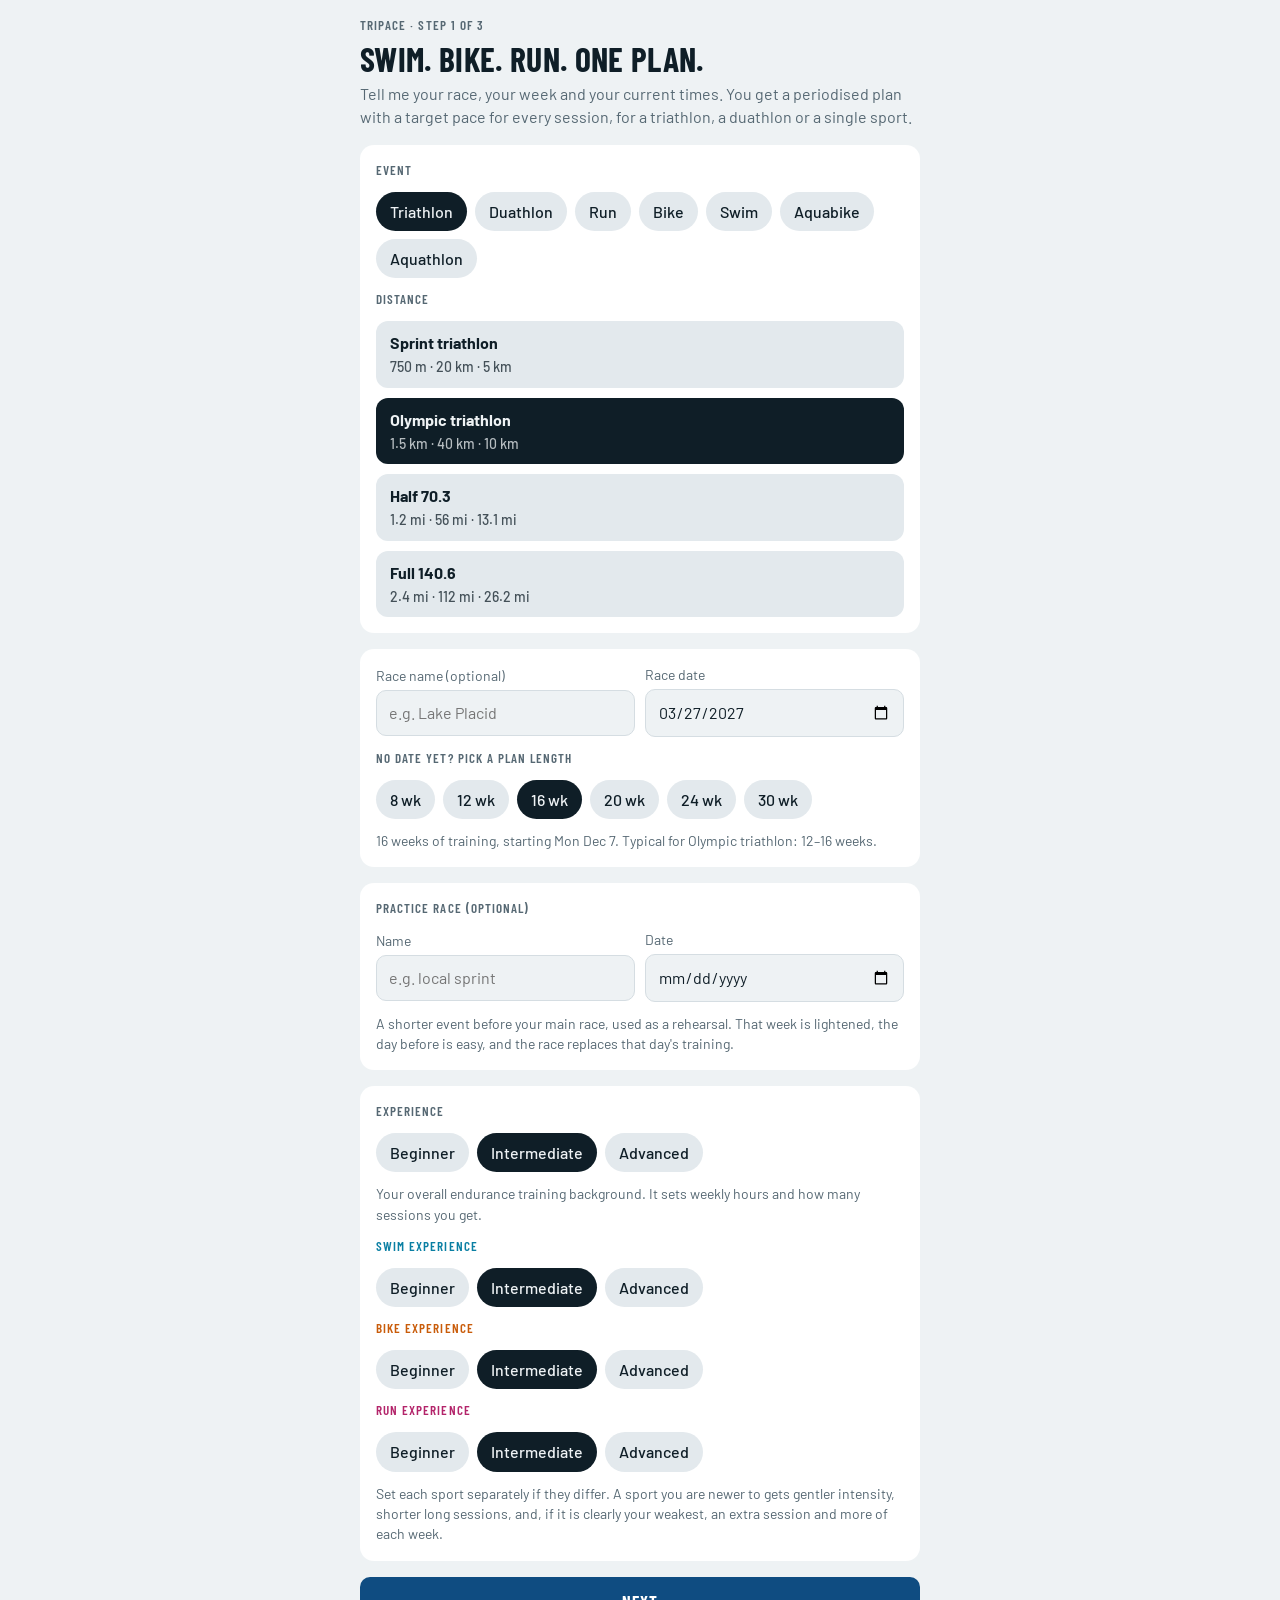
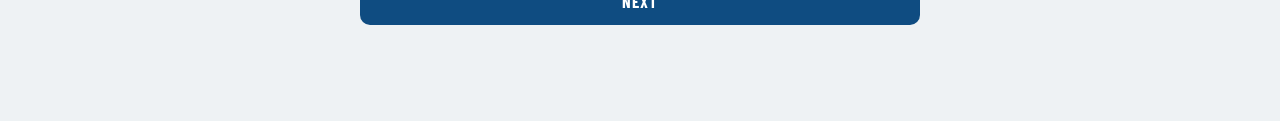
==== index.html @ f2000f36 "Publish 202611152118" ====
<!doctype html><html><head><meta charset="utf-8"><meta name="viewport" content="width=device-width,initial-scale=1,viewport-fit=cover"><style>body{margin:0}img{max-width:100%}[hidden]{display:none!important}</style></head><body><title>Tripace</title>
<meta name="claude:viewport-fit-sides" content="cover">
<link rel="stylesheet" href="https://fonts.googleapis.com/css2?family=Barlow:wght@400;500;600&family=Barlow+Condensed:wght@500;600;700&display=swap">
<style>
/* Layout: single phone-width column, day-first; race-bib numerals in condensed type; one colour per discipline carries all meaning. */
:root{
  --bg:#EEF2F4;--surface:#FFFFFF;--ink:#0F1E27;--muted:#566873;--line:#D5DDE2;--chip:#E3E9ED;
  --accent:#0F4C81;--on-accent:#FFFFFF;
  --swim:#0A7FA3;--bike:#C95C0A;--run:#B3246A;--str:#5A50C4;--ok:#1B8553;--warn:#9C6410;
  --display:"Barlow Condensed","Arial Narrow",Arial,sans-serif;--body:"Barlow",system-ui,"Segoe UI",Roboto,sans-serif;
}
@media (prefers-color-scheme: dark){:root:not([data-theme="light"]){
  --bg:#0C1317;--surface:#151F26;--ink:#E9EFF2;--muted:#93A3AD;--line:#27353E;--chip:#1E2B33;
  --accent:#6DB3F2;--on-accent:#06131C;
  --swim:#3DB9DC;--bike:#F2913F;--run:#EC5F9F;--str:#9C94F5;--ok:#4CC38A;--warn:#E0A84A;color-scheme:dark}}
:root[data-theme="dark"]{
  --bg:#0C1317;--surface:#151F26;--ink:#E9EFF2;--muted:#93A3AD;--line:#27353E;--chip:#1E2B33;
  --accent:#6DB3F2;--on-accent:#06131C;
  --swim:#3DB9DC;--bike:#F2913F;--run:#EC5F9F;--str:#9C94F5;--ok:#4CC38A;--warn:#E0A84A;color-scheme:dark}
*{box-sizing:border-box}
body{background:var(--bg);color:var(--ink);font-family:var(--body);font-size:16px;line-height:1.45;
  padding-left:max(16px,env(safe-area-inset-left,0px));padding-right:max(16px,env(safe-area-inset-right,0px));padding-block:16px 96px}
#app{max-width:560px;margin:0 auto;display:flex;flex-direction:column;gap:16px}
h1,h2,h3{font-family:var(--display);font-weight:700;margin:0;text-wrap:balance;line-height:1.05;letter-spacing:.01em}
h1{font-size:2.1rem;text-transform:uppercase}h2{font-size:1.45rem;text-transform:uppercase}h3{font-size:1.2rem}
p{margin:0}
.muted{color:var(--muted)}.small{font-size:.875rem}
.label{font-family:var(--display);font-weight:600;text-transform:uppercase;letter-spacing:.08em;font-size:.82rem;color:var(--muted)}
.num{font-family:var(--display);font-weight:700;font-variant-numeric:tabular-nums}
.panel{background:var(--surface);border-radius:14px;padding:16px;display:flex;flex-direction:column;gap:12px}
.row{display:flex;gap:10px;align-items:center;flex-wrap:wrap}.row>.grow{flex:1;min-width:0}
.stack{display:flex;flex-direction:column;gap:10px}
button{font:inherit;color:inherit;cursor:pointer;border:0;background:none}
button:focus-visible,input:focus-visible,select:focus-visible,textarea:focus-visible{outline:2px solid var(--accent);outline-offset:2px}
.btn{background:var(--accent);color:var(--on-accent);font-family:var(--display);font-weight:700;text-transform:uppercase;letter-spacing:.06em;font-size:1.05rem;padding:12px 18px;border-radius:10px;min-height:46px}
.btn.ghost{background:var(--chip);color:var(--ink)}
.btn.line{background:none;border:1.5px solid var(--line);color:var(--ink)}
.btn.block{width:100%}
.chips{display:flex;flex-wrap:wrap;gap:8px}
.chip{background:var(--chip);border-radius:999px;padding:8px 14px;font-weight:500;min-height:38px}
.chip[aria-pressed="true"]{background:var(--ink);color:var(--bg)}
input[type=text],input[type=date],input[type=number],select,textarea{font:inherit;color:var(--ink);background:var(--bg);border:1.5px solid var(--line);border-radius:10px;padding:10px 12px;width:100%;min-height:44px}
.field{display:flex;flex-direction:column;gap:4px;flex:1;min-width:130px}
.field>span{font-size:.875rem;color:var(--muted)}
.err{color:var(--run);font-weight:500}
/* header bib */
.bib{background:var(--ink);color:var(--bg);border-radius:14px;padding:16px;display:flex;gap:14px;align-items:flex-end;justify-content:space-between}
.bib .big{font-size:3.4rem;line-height:.85}
.bib .label{color:inherit;opacity:.7}
.pill{display:inline-block;font-family:var(--display);font-weight:600;text-transform:uppercase;letter-spacing:.07em;font-size:.82rem;padding:3px 9px;border-radius:999px;background:var(--chip);color:var(--ink)}
/* week strip */
.strip{display:grid;grid-template-columns:repeat(7,1fr);gap:4px}
.day{display:flex;flex-direction:column;align-items:center;gap:4px;padding:8px 0;border-radius:10px;min-height:70px}
.day[aria-pressed="true"]{background:var(--chip)}
.day.today .dn{background:var(--accent);color:var(--on-accent)}
.dn{font-family:var(--display);font-weight:700;font-size:1.1rem;width:30px;height:30px;border-radius:50%;display:grid;place-items:center}
.dots{display:flex;gap:3px;flex-wrap:wrap;justify-content:center}
.dot{width:8px;height:8px;border-radius:50%;border:2px solid var(--c);background:none}
.dot.done{background:var(--c)}.dot.skip{opacity:.35}
.c-swim{--c:var(--swim)}.c-bike{--c:var(--bike)}.c-run{--c:var(--run)}.c-strength{--c:var(--str)}.c-brick{--c:var(--bike)}.c-race{--c:var(--ink)}
/* workout card */
.wo{display:flex;gap:12px;align-items:stretch;background:var(--surface);border-radius:14px;padding:14px;text-align:left;width:100%}
.wo .bar{width:6px;border-radius:3px;background:var(--c);flex:none}
.c-brick .bar,.bar.c-brick{background:linear-gradient(var(--bike) 60%,var(--run) 60%)}
.wo .body{flex:1;min-width:0;display:flex;flex-direction:column;gap:2px}
.wo .sp{font-family:var(--display);font-weight:700;text-transform:uppercase;letter-spacing:.08em;font-size:.85rem;color:var(--c)}
.wo.c-brick .sp{color:var(--bike)}
.wo .tick{align-self:center;font-family:var(--display);font-weight:700;font-size:.85rem;text-transform:uppercase;letter-spacing:.06em}
.tick.done{color:var(--ok)}.tick.skip{color:var(--muted)}
.wo.is-skip{opacity:.6}
/* meters */
.meter{height:8px;border-radius:4px;background:var(--chip);overflow:hidden}
.meter>i{display:block;height:100%;background:var(--c);border-radius:4px}
.mrow{display:grid;grid-template-columns:64px 1fr auto;gap:10px;align-items:center}
/* volume chart */
.chart{display:flex;align-items:flex-end;gap:2px;height:130px;border-bottom:1.5px solid var(--line);position:relative}
.col{flex:1;min-width:0;display:flex;flex-direction:column-reverse;border-radius:3px 3px 0 0;overflow:hidden;opacity:.55}
.col.cur{opacity:1;outline:2px solid var(--ink);outline-offset:1px}.col.past{opacity:.85}
.col>i{display:block;background:var(--c)}
.phases{display:flex;gap:2px}.phases>span{font-family:var(--display);font-weight:600;text-transform:uppercase;letter-spacing:.06em;font-size:.72rem;color:var(--muted);border-top:3px solid var(--line);padding-top:3px;overflow:hidden;white-space:nowrap;min-width:0}
.legend{display:flex;gap:14px;flex-wrap:wrap}.legend span{display:flex;gap:6px;align-items:center;font-size:.875rem}.legend i{width:10px;height:10px;border-radius:2px;background:var(--c)}
/* week list */
.wk{background:var(--surface);border-radius:14px;overflow:hidden}
.wk>button{width:100%;display:flex;gap:10px;align-items:center;padding:14px;text-align:left}
.wk .wn{font-family:var(--display);font-weight:700;font-size:1.5rem;width:34px;font-variant-numeric:tabular-nums}
.wk .inner{padding:0 14px 14px;display:flex;flex-direction:column;gap:6px}
.wk .dayrow{display:grid;grid-template-columns:44px 1fr;gap:8px;align-items:start;padding-top:8px;border-top:1px solid var(--line)}
.mini{display:flex;gap:8px;align-items:center;text-align:left;padding:5px 0;width:100%}
.mini i{width:10px;height:10px;border-radius:50%;background:var(--c);flex:none}.mini.c-brick i{background:linear-gradient(90deg,var(--bike) 50%,var(--run) 50%)}
.mini .grow{flex:1;min-width:0}
/* tables */
table{width:100%;border-collapse:collapse;font-variant-numeric:tabular-nums}
td,th{padding:8px 4px;text-align:left;border-top:1px solid var(--line);vertical-align:top}
th{font-family:var(--display);text-transform:uppercase;letter-spacing:.07em;font-size:.8rem;color:var(--muted);border-top:0;font-weight:600}
td.r,th.r{text-align:right;white-space:nowrap}
/* steps */
.steps{display:flex;flex-direction:column;gap:8px}
.step{display:grid;grid-template-columns:1fr auto;gap:2px 12px;padding:10px 12px;border-radius:10px;background:var(--bg)}
.step .t{font-weight:600}.step .q{font-family:var(--display);font-weight:700;font-size:1.1rem;font-variant-numeric:tabular-nums;text-align:right}
.step .z{grid-column:1/-1;color:var(--muted);font-size:.9rem}
.repbox{border-left:4px solid var(--c);padding-left:10px;display:flex;flex-direction:column;gap:6px}
.repbox>.x{font-family:var(--display);font-weight:700;font-size:1.15rem}
/* nav */
#nav{position:fixed;left:0;right:0;bottom:0;background:var(--surface);border-top:1px solid var(--line);z-index:5;
  padding-bottom:env(safe-area-inset-bottom,0px);padding-left:max(16px,env(safe-area-inset-left,0px));padding-right:max(16px,env(safe-area-inset-right,0px))}
#nav>div{max-width:560px;margin:0 auto;display:flex}
#nav button{flex:1;padding:16px 2px 14px;font-family:var(--display);font-weight:600;text-transform:uppercase;letter-spacing:.07em;font-size:.92rem;color:var(--muted);border-top:3px solid transparent;margin-top:-1px}
#nav button[aria-current="page"]{color:var(--ink);border-top-color:var(--accent)}
/* sheet */
#sheet{position:fixed;inset:0;z-index:20;background:rgba(0,0,0,.5);display:flex;align-items:flex-end;justify-content:center}
#sheet>.card{background:var(--surface);width:100%;max-width:560px;max-height:92%;overflow:auto;border-radius:18px 18px 0 0;display:flex;flex-direction:column;gap:14px;
  padding:18px max(16px,env(safe-area-inset-right,0px)) calc(20px + env(safe-area-inset-bottom,0px)) max(16px,env(safe-area-inset-left,0px))}
#updbar{position:fixed;left:12px;right:12px;top:calc(10px + env(safe-area-inset-top,0px));display:flex;gap:8px;align-items:center;background:var(--ink);color:var(--bg);padding:8px 8px 8px 16px;border-radius:14px;z-index:31;font-weight:500}
#updbar span{flex:1}#updbar button{font:inherit;border:0;border-radius:999px;padding:8px 14px;background:var(--bg);color:var(--ink);cursor:pointer}#updbar button+button{background:transparent;color:var(--bg)}
#updbar[hidden]{display:none}
#toast{position:fixed;left:50%;transform:translateX(-50%);bottom:calc(84px + env(safe-area-inset-bottom,0px));background:var(--ink);color:var(--bg);padding:10px 16px;border-radius:999px;z-index:30;font-weight:500;max-width:90%}
#live{position:fixed;inset:0;z-index:40;background:var(--bg);overflow:auto}
.lv{min-height:100%;max-width:560px;margin:0 auto;display:flex;flex-direction:column;gap:18px;
  padding:calc(24px + env(safe-area-inset-top,0px)) max(16px,env(safe-area-inset-right,0px)) calc(20px + env(safe-area-inset-bottom,0px)) max(16px,env(safe-area-inset-left,0px))}
.lvbig{display:grid;grid-template-columns:1fr 1fr;gap:10px}.lvbig>div{background:var(--surface);border-radius:14px;padding:14px;display:flex;flex-direction:column;gap:4px;align-items:flex-start}
.lvbig .num{font-size:3.2rem;line-height:1}
.tri{display:grid;grid-template-columns:repeat(7,1fr);gap:4px}
.tri button{border-radius:10px;padding:8px 0;background:var(--chip);display:flex;flex-direction:column;align-items:center;gap:2px;min-height:62px;opacity:.55}
.tri button[data-s="1"]{opacity:1}.tri button[data-s="2"]{opacity:1;background:var(--ink);color:var(--bg)}
.tri b{font-family:var(--display);font-size:1.05rem}.tri span{font-size:.72rem;text-transform:uppercase;letter-spacing:.05em}
.splits{display:grid;grid-template-columns:repeat(5,auto);gap:4px 10px;justify-content:space-between}
.splits div{display:flex;flex-direction:column}
.stats{display:grid;grid-template-columns:repeat(3,1fr);gap:8px}.stats div{background:var(--bg);border-radius:10px;padding:10px}
.stats .num{font-size:1.9rem;line-height:1}
@media (prefers-reduced-motion:no-preference){#sheet>.card{animation:up .18s ease-out}@keyframes up{from{transform:translateY(24px)}to{transform:none}}}
/* route map: a plain drawn line first, street tiles fade in over it when they load */
.route{position:relative;height:220px;flex-shrink:0;border-radius:12px;overflow:hidden;background:var(--chip)}
.route>svg{width:100%;height:100%;display:block}
.rmap{position:absolute;inset:0;z-index:1;opacity:0;transition:opacity .25s;background:var(--chip)}.rmap.on{opacity:1}.route:has(.rmap.on)>svg{visibility:hidden}
.rmap.dark .leaflet-control-attribution{background:rgba(0,0,0,.6);color:#bbb}.rmap.dark .leaflet-control-attribution a{color:#6DB3F2}
.rmap>.m{position:absolute;inset:0}.rmap.dark .leaflet-tile-pane{filter:invert(1) hue-rotate(180deg) brightness(.85) contrast(.9)}
.rmap>.chip{position:absolute;top:10px;right:10px;z-index:1000;box-shadow:0 1px 4px rgba(0,0,0,.25);background:var(--surface)}
#mapfull{position:fixed;inset:0;z-index:25;background:var(--chip)}#mapfull[hidden]{display:none}
#mapfull .rmap>.chip{top:calc(12px + env(safe-area-inset-top,0px));right:max(12px,env(safe-area-inset-right,0px))}
.rkey{display:flex;gap:16px;margin-top:-6px}.rkey i{display:inline-block;width:10px;height:10px;border-radius:50%;margin-right:6px;vertical-align:-1px}
/* the parts of Leaflet's stylesheet this map uses */
.leaflet-pane,.leaflet-tile,.leaflet-marker-icon,.leaflet-tile-container,.leaflet-pane>svg,.leaflet-pane>canvas,.leaflet-zoom-box,.leaflet-layer{position:absolute;left:0;top:0}
.leaflet-container{overflow:hidden;-webkit-tap-highlight-color:transparent;outline:0;font:11px/1.4 var(--body)}
.leaflet-tile{user-select:none;-webkit-user-drag:none;visibility:hidden}.leaflet-tile-loaded{visibility:inherit}
.leaflet-container img.leaflet-tile{max-width:none!important;max-height:none!important;width:auto;padding:0}
.leaflet-container .leaflet-overlay-pane svg{max-width:none!important;max-height:none!important}
.leaflet-pane{z-index:400}.leaflet-tile-pane{z-index:200}.leaflet-overlay-pane{z-index:400}.leaflet-marker-pane{z-index:600}
.leaflet-zoom-box{z-index:800}.leaflet-zoom-hide{visibility:hidden}
.leaflet-zoom-animated{transform-origin:0 0}
.leaflet-zoom-anim .leaflet-zoom-animated{transition:transform .25s cubic-bezier(0,0,.25,1)}
.leaflet-zoom-anim .leaflet-tile,.leaflet-pan-anim .leaflet-tile{transition:none}
.leaflet-container.leaflet-touch-zoom{touch-action:pan-x pan-y}
.leaflet-container.leaflet-touch-drag,.leaflet-container.leaflet-touch-drag.leaflet-touch-zoom{touch-action:none}
.leaflet-control-container .leaflet-bottom{position:absolute;bottom:0;z-index:1000;pointer-events:none}.leaflet-right{right:0}
.leaflet-control{position:relative;pointer-events:auto;float:right;clear:both}
.leaflet-control-attribution{background:rgba(255,255,255,.75);color:#333;padding:0 5px;font-size:10px}.leaflet-control-attribution a{color:#0F4C81}
</style>

<div id="app"></div>
<nav id="nav" hidden></nav>
<div id="sheet" hidden></div>
<div id="live" hidden></div>
<div id="toast" hidden></div>
<div id="updbar" hidden><span>Update downloaded</span><button data-act="updReload">Restart</button><button data-act="updHide" aria-label="Later">Later</button></div>

<script>
"use strict";
/* ---------- helpers ---------- */
const $=s=>document.querySelector(s);
const esc=s=>String(s??'').replace(/[&<>"']/g,c=>({'&':'&amp;','<':'&lt;','>':'&gt;','"':'&quot;',"'":'&#39;'}[c]));
const pad=n=>String(n).padStart(2,'0');
const iso=d=>d.getFullYear()+'-'+pad(d.getMonth()+1)+'-'+pad(d.getDate());
const pd=s=>{const a=s.split('-').map(Number);return new Date(a[0],a[1]-1,a[2],12)};
const addDays=(s,n)=>{const d=pd(s);d.setDate(d.getDate()+n);return iso(d)};
const dow=s=>(pd(s).getDay()+6)%7;
const monday=s=>addDays(s,-dow(s));
const dayDiff=(a,b)=>Math.round((pd(b)-pd(a))/864e5);
const today=()=>iso(new Date());
const DN=['Mon','Tue','Wed','Thu','Fri','Sat','Sun'];
const MN=['Jan','Feb','Mar','Apr','May','Jun','Jul','Aug','Sep','Oct','Nov','Dec'];
const fmtDate=s=>{const d=pd(s);return DN[dow(s)]+' '+MN[d.getMonth()]+' '+d.getDate()};
const r5=m=>Math.max(5,Math.round(m/5)*5);
const clamp=(x,a,b)=>Math.min(b,Math.max(a,x));
/* n training days with the given long days fixed; the rest spread as evenly as possible, keeping the day after a long day off when it can. */
function pickDays(n,longs,allowed){n=Math.max(0,Math.min(7,n));longs=longs.slice(0,n);const free=[0,1,2,3,4,5,6].filter(d=>!longs.includes(d)&&(!allowed||allowed[d])),k=Math.min(free.length,n-longs.length);let best=null,bs=1e9;
  const combo=(st,pick)=>{if(pick.length===k){const on=longs.concat(pick).sort((a,b)=>a-b);let sc=0;
      on.forEach((d,i)=>{const g=(i+1<on.length?on[i+1]:on[0]+7)-d;sc+=g*g*10});
      longs.forEach(l=>{const a=(l+1)%7;if(pick.includes(a))sc+=3});pick.forEach(d=>sc+=d*.01);
      if(sc<bs){bs=sc;best=pick.slice()}return}
    for(let i=st;i<free.length;i++){pick.push(free[i]);combo(i+1,pick);pick.pop()}};
  combo(0,[]);const out=[0,0,0,0,0,0,0];(best||[]).forEach(d=>out[d]=1);longs.forEach(d=>out[d]=2);return out}
/* Availability: avail[d] the athlete can train that day, longOK[d] it has time for a long session.
   Older profiles only have days[] (0 off, 1 train, 2 long), which then doubles as availability. */
const AVL=(p,d)=>p.avail?!!p.avail[d]:p.days[d]>0, LOK=(p,d)=>p.longOK?!!p.longOK[d]:p.days[d]===2;
/* The usual week for the goal: multisport plans with a bike and a run need two long days, others one. */
function weekPattern(p){const av=[0,1,2,3,4,5,6].map(d=>AVL(p,d)),na=av.filter(Boolean).length;
  const n=Math.min(p.nDays||p.days.filter(Boolean).length,na),sp=SPORTS(p),need=sp.includes('bike')&&sp.includes('run')?2:1;
  const lc=[5,6,4,0,1,2,3].filter(d=>av[d]&&LOK(p,d)).slice(0,Math.min(need,n));
  return pickDays(n,lc,av).map((v,d)=>v&&LOK(p,d)?2:v)}
/* Number keypads have no colon: digits fill in like a stopwatch (20800 -> 2:08:00); a typed . , or space counts as a colon. */
function fmtTimeInput(t){let v=t.value;if(!v.trim()){delete t.dataset.manual;return}
  if(/[.,\s]/.test(v)){t.dataset.manual='1';v=v.replace(/[.,\s]/g,':')}
  if(t.dataset.manual){t.value=v.replace(/[^\d:]/g,'');return}
  const d=v.replace(/\D/g,'').replace(/^0+(?=\d)/,'').slice(0,6);let o=d;
  if(d.length>2){const s=d.slice(-2),r=d.slice(0,-2);o=r.length<=2?r+':'+s:r.slice(0,-2)+':'+r.slice(-2)+':'+s}
  t.value=o}
function parseT(str){if(str==null||str==='')return 0;const p=String(str).trim().replace(/[.,]/g,':').split(':').map(Number);if(!p.length||p.some(x=>isNaN(x)))return 0;if(p.length===1)return p[0]*60;return p.reduce((a,b)=>a*60+b,0)}
function fmtT(sec){sec=Math.round(sec);const h=Math.floor(sec/3600),m=Math.floor(sec%3600/60),s=sec%60;return h?h+':'+pad(m)+':'+pad(s):m+':'+pad(s)}
function fmtDur(min){min=Math.round(min);const h=Math.floor(min/60),m=min%60;return h?(h+'h'+(m?' '+m+'m':'')):m+'m'}
function fmtStep(min){return min<1?Math.round(min*60)+'s':(Number.isInteger(min)?min:min.toFixed(1))+' min'}
function setPath(o,path,v){const k=path.split('.');while(k.length>1)o=o[k.shift()];o[k[0]]=v}

/* ---------- sport science ---------- */
/* Every event is a list of legs (swim in metres, bike and run in km). `tier` sets race intensity: how long the effort lasts. */
const sw=d=>({sp:'swim',d}),bk=d=>({sp:'bike',d}),rn=d=>({sp:'run',d});
const RACES={
  sprint:{g:'tri',name:'Sprint triathlon',sub:'750 m · 20 km · 5 km',tier:'sprint',legs:[sw(750),bk(20),rn(5)],taper:1,peakH:[5,7,9],longRun:70,longRide:120,weeks:'8–12'},
  olympic:{g:'tri',name:'Olympic triathlon',sub:'1.5 km · 40 km · 10 km',tier:'olympic',legs:[sw(1500),bk(40),rn(10)],taper:1,peakH:[7,9.5,12],longRun:100,longRide:180,weeks:'12–16'},
  half:{g:'tri',name:'Half 70.3',sub:'1.2 mi · 56 mi · 13.1 mi',tier:'half',legs:[sw(1900),bk(90),rn(21.0975)],taper:2,peakH:[9,12,15],longRun:135,longRide:240,weeks:'16–20'},
  full:{g:'tri',name:'Full 140.6',sub:'2.4 mi · 112 mi · 26.2 mi',tier:'full',legs:[sw(3800),bk(180.2),rn(42.195)],taper:3,peakH:[12,15,18],longRun:160,longRide:360,weeks:'20–30'},
  du_sprint:{g:'du',name:'Sprint duathlon',sub:'5 km run · 20 km bike · 2.5 km run',tier:'sprint',legs:[rn(5),bk(20),rn(2.5)],taper:1,peakH:[4.5,6,8],longRun:70,longRide:120,weeks:'8–12'},
  du_std:{g:'du',name:'Standard duathlon',sub:'10 km run · 40 km bike · 5 km run',tier:'olympic',legs:[rn(10),bk(40),rn(5)],taper:1,peakH:[6,8,10.5],longRun:100,longRide:180,weeks:'10–16'},
  du_mid:{g:'du',name:'Middle-distance duathlon',sub:'10 km run · 60 km bike · 10 km run',tier:'half',legs:[rn(10),bk(60),rn(10)],taper:2,peakH:[7.5,10,13],longRun:120,longRide:210,weeks:'12–18'},
  run_5k:{g:'run',name:'5K run',sub:'3.1 miles',tier:'sprint',legs:[rn(5)],taper:1,peakH:[3,4.5,6],longRun:75,weeks:'6–10'},
  run_10k:{g:'run',name:'10K run',sub:'6.2 miles',tier:'olympic',legs:[rn(10)],taper:1,peakH:[3.5,5,7],longRun:100,weeks:'8–12'},
  run_half:{g:'run',name:'Half marathon',sub:'13.1 miles',tier:'half',legs:[rn(21.0975)],taper:2,peakH:[4.5,6.5,8.5],longRun:135,weeks:'10–16'},
  run_mar:{g:'run',name:'Marathon',sub:'26.2 miles',tier:'full',legs:[rn(42.195)],taper:3,peakH:[5.5,8,10.5],longRun:190,weeks:'16–20'},
  bike_40:{g:'bike',name:'40 km time trial',sub:'About an hour, flat out',tier:'sprint',legs:[bk(40)],taper:1,peakH:[4,6,8],longRide:150,weeks:'8–12'},
  bike_100k:{g:'bike',name:'100 km ride',sub:'Metric century, 62 miles',tier:'half',legs:[bk(100)],taper:1,peakH:[5,7,10],longRide:240,weeks:'10–16'},
  bike_100mi:{g:'bike',name:'100 mile ride',sub:'Century or gran fondo',tier:'full',legs:[bk(160.9)],taper:2,peakH:[7,10,13],longRide:360,weeks:'12–20'},
  swim_1500:{g:'swim',name:'1500 m swim',sub:'Pool mile or open water',tier:'olympic',legs:[sw(1500)],taper:1,peakH:[2.5,3.5,5],swimCap:75,weeks:'8–12'},
  swim_5k:{g:'swim',name:'5 km open water',sub:'3.1 miles',tier:'half',legs:[sw(5000)],taper:1,peakH:[4,5.5,7],swimCap:105,weeks:'12–16'},
  swim_10k:{g:'swim',name:'10 km marathon swim',sub:'6.2 miles',tier:'full',legs:[sw(10000)],taper:2,peakH:[5.5,7.5,9.5],swimCap:150,weeks:'16–24'},
  ab_half:{g:'ab',name:'Aquabike, half',sub:'1.9 km swim · 90 km bike',tier:'half',legs:[sw(1900),bk(90)],taper:2,peakH:[6.5,9,11.5],longRide:240,weeks:'12–18'},
  ab_full:{g:'ab',name:'Aquabike, full',sub:'3.8 km swim · 180 km bike',tier:'full',legs:[sw(3800),bk(180.2)],taper:2,peakH:[9.5,12,14.5],longRide:360,weeks:'18–26'},
  aq:{g:'aq',name:'Aquathlon',sub:'1 km swim · 5 km run',tier:'sprint',legs:[sw(1000),rn(5)],taper:1,peakH:[3.5,5,7],longRun:70,weeks:'8–12'}};
const GROUPS=[['tri','Triathlon'],['du','Duathlon'],['run','Run'],['bike','Bike'],['swim','Swim'],['ab','Aquabike'],['aq','Aquathlon']];
const SPORTS=p=>[...new Set(RACES[p.race].legs.map(l=>l.sp))];
const TIER=p=>RACES[p.race].tier;
const SPN={swim:'Swim',bike:'Bike',run:'Run'};
const LEVELS=['beginner','intermediate','advanced'];
const LV=p=>Math.max(0,LEVELS.indexOf(p.level));
/* experience in one sport; falls back to the overall level */
const SL=(p,sp)=>{const i=LEVELS.indexOf(p.lv&&p.lv[sp]);return i<0?LV(p):i};
const PHASE={base:'Base',build:'Build',peak:'Peak',taper:'Taper',race:'Race week'};
const PHASE_NOTE={
  base:'Build aerobic durability and technique. Most of the work is easy, and that is the point.',
  build:'Race-specific intensity arrives. Protect the key sessions and keep easy days easy.',
  peak:'Your biggest, most race-like weeks. Practise fueling and pacing exactly as you will on race day.',
  taper:'Volume drops, sharpness stays. The goal is to arrive fresh.',
  race:'Short openers only. Sleep, hydrate and check your kit.'};
function vdot(m,sec){const t=sec/60,v=m/t;return(-4.6+0.182258*v+0.000104*v*v)/(0.8+0.1894393*Math.exp(-0.012778*t)+0.2989558*Math.exp(-0.1932605*t))}
function vAt(vd,f){return(-0.182258+Math.sqrt(0.182258**2+4*0.000104*(f*vd+4.6)))/(2*0.000104)}
function predict(vd,m){let lo=m/600*60,hi=m/40*60;for(let i=0;i<50;i++){const mid=(lo+hi)/2;if(vdot(m,mid)>vd)lo=mid;else hi=mid}return(lo+hi)/2}
const SWIM_FAC={100:1.17,200:1.10,400:1.05,500:1.04,1000:1.015,1500:1,1650:1};
function derive(p){const f=p.fit;p.est={};if(!RACES[p.race])p.race='olympic';
  let rt=parseT(f.runT);if(rt>0&&+f.runD/rt>6.5)rt*=60; /* "2:08" for a half means h:mm, not m:ss */
  p.vdot=rt>0?clamp(vdot(+f.runD,rt),18,85):[30,38,48][SL(p,'run')];p.est.run=!(rt>0);p.vdot=clamp(p.vdot+(p.vAdj||0),18,85);
  let st=parseT(f.swimT);if(st>0&&st/(+f.swimD/100)<40)st*=60;
  p.css=st>0?clamp(st/(+f.swimD/100)*(SWIM_FAC[f.swimD]||1.04),55,300):[140,115,95][SL(p,'swim')];p.est.swim=!(st>0);p.css=clamp(p.css+(p.cssAdj||0),55,300);
  const sp=parseFloat(f.bikeSpd);p.kph=sp>0?clamp(sp*(p.units==='mi'?1.609344:1),12,55):[22,27,32][SL(p,'bike')];p.est.bike=!(sp>0);
  p.ftp=parseFloat(f.ftp)||0;
  // threshold heart rate: run and bike differ (running sits about 5 bpm higher); a max HR gives an estimate of both
  const mx=parseFloat(f.maxhr)||0,rl=parseFloat(f.rlthr)||0,bl=parseFloat(f.lthr)||0;
  p.rlthr=rl||(bl?bl+5:mx?Math.round(mx*.89):0);p.lthr=bl||(rl?rl-5:mx?Math.round(mx*.85):0);p.hrEst=!rl||!bl;return p}
const KM=p=>p.units==='mi'?1.609344:1;
const fmtDist=(km,p)=>(km/KM(p)).toFixed(km/KM(p)<10?1:0)+' '+p.units;
/* run step lengths: metres under 1.5 km (track-style reps), otherwise miles or km to two decimals at most */
const trim2=x=>String(+x.toFixed(2));
const fmtRun=(km,p)=>km<1.605?Math.round(km*1000)+' m':trim2(km/KM(p))+' '+p.units;
const sayRun=(km,p)=>{if(km<1.605)return Math.round(km*1000)+' metres';const x=trim2(km/KM(p));return x+' '+(p.units==='mi'?(x==='1'?'mile':'miles'):(x==='1'?'kilometre':'kilometres'))};
const RZ={'r.easy':['Easy',.62,.72],'r.steady':['Steady',.76,.82],'r.thr':['Threshold',.86,.89],'r.int':['Interval',.96,1.0],'r.rep':['Fast strides',1.05,1.10]};
const RUN_FAT={sprint:1.04,olympic:1.06,half:1.10,full:1.18};
const BZ={'b.rec':['Recovery',.40,.55,65,80,'RPE 2, very easy'],'b.end':['Endurance Z2',.56,.75,81,89,'RPE 3–4, can talk'],'b.tempo':['Tempo Z3',.76,.87,90,93,'RPE 5–6'],
  'b.ss':['Sweet spot',.88,.94,92,96,'RPE 6–7'],'b.thr':['Threshold Z4',.95,1.05,96,102,'RPE 7–8'],'b.vo2':['VO2 max Z5',1.06,1.20,102,106,'RPE 9, very hard']};
const BRACE={sprint:[.90,1.0,96,102,'RPE 8'],olympic:[.85,.92,93,98,'RPE 7'],half:[.76,.83,87,92,'RPE 5–6'],full:[.66,.74,80,86,'RPE 4']};
const SZ={'s.easy':['Easy',12,18],'s.steady':['Steady',5,9],'s.css':['CSS threshold',0,0],'s.fast':['Fast',-5,-3]};
const SRACE={sprint:1,olympic:3,half:5,full:8};
/* flat-road speed for a fraction of FTP: power rises with roughly the cube of speed; the steady 1-hour ride sits near 70% */
const bikeMs=(p,f)=>p.kph/3.6*Math.cbrt(f/.7);
const bzone=(z,p)=>z==='b.race'?['Race effort',...BRACE[TIER(p)]]:BZ[z];
/* race run pace: total run distance of the event, slowed by bike fatigue only when a bike leg comes first */
function runSecPerKm(p,z){if(z==='r.race'){const R=RACES[p.race],km=R.legs.filter(l=>l.sp==='run').reduce((a,l)=>a+l.d,0)||5;
    return predict(p.vdot,km*1000)*(R.legs.some(l=>l.sp==='bike')?RUN_FAT[R.tier]:1)/km}
  if(z==='r.tt')return 1000/vAt(p.vdot,.98)*60;const a=RZ[z]||RZ['r.easy'];return 1000/vAt(p.vdot,(a[1]+a[2])/2)*60}
/* Heart-rate zones as fractions of threshold HR (run: Friel-style; bike: the BZ table's own % columns). */
const RHZ={'r.easy':[.80,.89],'r.steady':[.90,.94],'r.thr':[.95,.99],'r.int':[1.0,1.04]};
const RHRACE={sprint:[.97,1.02],olympic:[.93,.98],half:[.88,.93],full:[.83,.88]};
const EASYZ=new Set(['r.easy','r.steady','b.rec','b.end']);
/* A step is run by heart rate in Heart rate mode, or in Mixed mode when it is easy or steady. Strides and all-out tests never are. */
function useHr(z,p){if(!z||z==='r.tt'||z==='b.tt'||z==='r.rep'||(z[0]!=='r'&&z[0]!=='b'))return false;
  const m=z[0]==='r'?p.runMode:p.bikeMode;if(!(z[0]==='r'?p.rlthr:p.lthr))return false;return m==='hr'||(m==='mix'&&EASYZ.has(z))}
function hrRange(z,p){if(z[0]==='r'){const a=z==='r.race'?RHRACE[TIER(p)]:RHZ[z];return a?[Math.round(a[0]*p.rlthr),Math.round(a[1]*p.rlthr)]:null}
  const a=bzone(z,p);return a?[Math.round(a[3]*p.lthr/100),Math.round(a[4]*p.lthr/100)]:null}
function target(z,p){
  if(!z)return null;
  if(useHr(z,p)){const r=hrRange(z,p);if(r)return{name:z[0]==='r'?(z==='r.race'?'Race effort':RZ[z][0]):bzone(z,p)[0],text:r[0]+'–'+r[1]+' bpm'}}
  if(z[0]==='r'&&p.runMode==='rpe'&&z!=='r.tt'){const e={'r.easy':'RPE 3–4, conversational','r.steady':'RPE 5, steady','r.thr':'RPE 7, comfortably hard','r.int':'RPE 8–9, hard','r.rep':'RPE 9, fast and relaxed',
      'r.race':{sprint:'RPE 8',olympic:'RPE 7–8',half:'RPE 6–7',full:'RPE 5–6'}[TIER(p)]};return{name:z==='r.race'?'Race pace':RZ[z][0],text:e[z]}}
  if(z[0]==='r'){const u=KM(p),un='/'+p.units;
    if(z==='r.race'){const s=runSecPerKm(p,z)*u;return{name:'Race pace',text:fmtT(s*.985)+'–'+fmtT(s*1.015)+' '+un}}
    if(z==='r.tt')return{name:'All out',text:'Even effort, finish empty'};
    const a=RZ[z];return{name:a[0],text:fmtT(1000/vAt(p.vdot,a[2])*60*u)+'–'+fmtT(1000/vAt(p.vdot,a[1])*60*u)+' '+un}}
  if(z[0]==='b'){let a;if(z==='b.race'){const r=BRACE[TIER(p)];a=['Race effort',...r]}else if(z==='b.tt')return{name:'All out',text:'Highest power you can hold evenly'};else a=BZ[z];
    let mode=p.bikeMode;if(mode==='mix')mode=p.ftp?'power':'speed';if(mode==='power'&&!p.ftp)mode='rpe';if(mode==='hr'&&!p.lthr)mode='rpe';
    const text=mode==='power'?Math.round(a[1]*p.ftp)+'–'+Math.round(a[2]*p.ftp)+' W':mode==='hr'?Math.round(a[3]*p.lthr/100)+'–'+Math.round(a[4]*p.lthr/100)+' bpm':mode==='speed'?(bikeMs(p,a[1])*3.6/KM(p)).toFixed(1)+'–'+(bikeMs(p,a[2])*3.6/KM(p)).toFixed(1)+' '+p.units+'/h':a[5];
    return{name:a[0],text}}
  if(z[0]==='s'){const un='/100'+p.pool;
    if(z==='s.race'){const s=p.css+SRACE[TIER(p)];return{name:'Race pace',text:fmtT(s)+' '+un}}
    if(z==='s.tt')return{name:'All out',text:'Even pace, strong finish'};
    const a=SZ[z];return{name:a[0],text:a[1]===a[2]?fmtT(p.css)+' '+un:fmtT(p.css+a[1])+'–'+fmtT(p.css+a[2])+' '+un}}
  return null}
/* predicted time for each leg and transition of the event, in race order */
function racePred(p){const R=RACES[p.race],k=R.tier,legs=[];let total=0;
  const cssM=p.css/(p.pool==='yd'?0.9144:1),tr={sprint:150,olympic:180,half:240,full:360}[k];
  const kph=bikeMs(p,(BRACE[k][0]+BRACE[k][1])/2)*3.6*.97,runPace=runSecPerKm(p,'r.race');
  R.legs.forEach((l,i)=>{if(i>0){const t=Math.round(tr*(i===1?1:.75));legs.push({label:'T'+i,t});total+=t}
    const t=l.sp==='swim'?l.d/100*(cssM+{sprint:2,olympic:4,half:6,full:9}[k]):l.sp==='bike'?l.d/kph*3600:l.d*runPace;
    legs.push({label:SPN[l.sp],sp:l.sp,d:l.d,t});total+=t});
  return{legs,total,kph,runPace,swim100:(cssM+{sprint:2,olympic:4,half:6,full:9}[k])*(p.pool==='yd'?0.9144:1)}}

/* ---------- plan engine ---------- */
function buildPlan(p){
  const start=p.startDate,R=RACES[p.race],L=LV(p);
  const n=Math.max(1,Math.floor(dayDiff(start,monday(p.raceDate))/7)+1);
  const taper=Math.max(1,Math.min(R.taper,Math.floor(n/4)||1)),peak=n>=10?2:n>=6?1:0;
  const rest=Math.max(0,n-taper-peak),base=Math.round(rest*.45);
  const avail=[0,1,2,3,4,5,6].filter(d=>p.days[d]>0),longs=avail.filter(d=>p.days[d]===2);
  // every day the athlete could train; the usual pattern (avail) is a subset, and a week may swap days within this
  const AV=[0,1,2,3,4,5,6].filter(d=>AVL(p,d)||p.days[d]>0),LO=d=>LOK(p,d)||p.days[d]===2;
  const pref=(list,order)=>order.find(d=>list.includes(d));
  const circ=(a,b)=>Math.min(Math.abs(a-b),7-Math.abs(a-b));
  let rideDay=pref(longs,[5,6,4,0,1,2,3]);if(rideDay==null)rideDay=pref(avail,[5,6,4,0,1,2,3]);
  let runDay=pref(longs.filter(d=>d!==rideDay),[6,5,0,4,3,2,1]);
  if(runDay==null)runDay=avail.filter(d=>d!==rideDay).sort((a,b)=>circ(b,rideDay)-circ(a,rideDay))[0];
  const sports=SPORTS(p),has=s=>sports.includes(s),single=sports.length===1;
  if(!has('bike'))runDay=rideDay; // no long ride: the long run takes the best long day
  // one session a day for single-sport plans; doubles only where there are sports to combine
  const N=avail.length,extra=!single&&p.doubles?Math.max(0,Math.min(Math.max(N-2,0),[1,2,3][L]-(sports.length===2?1:0))):0,count=Math.min(10,N+extra);
  let order;
  if(single)order={run:['long','q','easy','easy','q','easy','easy'],bike:['long','q','easy','q','easy','easy','easy'],swim:['key','end','tech','key','end','tech','end']}[sports[0]].map(k=>[sports[0],k]);
  else{order=[['bike','long'],['run','long'],['swim','key'],['bike','q'],['run','q'],['swim','end'],['bike','easy'],['run','easy'],['swim','tech'],['run','easy']].filter(o=>has(o[0]));
    const fill=has('bike')&&has('run')?[['bike','easy'],['run','easy']]:has('bike')?[['swim','end'],['bike','easy']]:[['swim','end'],['run','easy']];
    while(order.length<10)order.push(fill[order.length%2])}
  // the sport with the least experience gets its extra session earlier and a larger share of the week
  const lvls=sports.map(s=>SL(p,s)),minL=Math.min(...lvls),weak=!single&&lvls.filter(x=>x===minL).length===1?sports[lvls.indexOf(minL)]:null;
  if(weak&&sports.length===3){const third={swim:8,bike:6,run:7}[weak];order.splice(5,0,order.splice(third,1)[0])}
  const base0={swim:.2,bike:.47,run:.33},share={};let tsum=0;sports.forEach(s=>tsum+=base0[s]);sports.forEach(s=>share[s]=base0[s]/tsum);
  if(weak){sports.forEach(s=>share[s]-=.075/sports.length);share[weak]+=.075}
  // start from what the athlete does now, so week 1 is not a jump in load
  const f0=parseFloat(p.curH)>0?clamp(parseFloat(p.curH)*1.1/p.peakH,.35,.85):.6;
  const testSports=['swim','run'].concat(p.bikeMode==='power'?['bike']:[]).filter(has);
  const weeks=[];let recCount=0;
  for(let i=0;i<n;i++){
    const last=i===n-1;let ph,f,rec=false;
    if(i<rest){ph=i<base?'base':'build';const ramp=f0+(1-f0)*(rest>1?i/(rest-1):1);rec=i%4===3&&i<rest-1;f=rec?ramp*.7:ramp}
    else if(i<rest+peak){ph='peak';f=[1,.92][i-rest]}
    else{ph='taper';f=[.4,.6,.78][n-1-i]??.78}
    if(last)ph='race';
    // a practice race in this week: lighter week, easy day before, the race replaces that day's training
    const wsI=addDays(start,7*i),pk=p.prac&&p.prac.date&&!last&&dayDiff(wsI,p.prac.date)>=0&&dayDiff(wsI,p.prac.date)<7?dow(p.prac.date):-1;
    const tot=p.peakH*60*f*(pk>=0?.8:1);let ss=[];
    if(last){
      // race week: the available days closest before the race, as many as a normal week less the race day
      const rd=dow(p.raceDate),pre=AV.filter(d=>d<rd).reverse().slice(0,Math.max(1,N-1));
      const seq=[['run','open',20],['bike','open',40],['swim','open',30],['run','easy',30],['bike','easy',45],['swim','tech',30]].filter(o=>has(o[0]));
      pre.forEach((d,j)=>{if(seq[j])ss.push({sp:seq[j][0],k:seq[j][1],min:seq[j][2],d})});
      ss.push({sp:'race',k:'race',min:Math.round(racePred(p).total/60),d:rd});
    }else{
      ss=order.slice(0,count).map(([sp,k],j)=>({sp,k,vo:order.slice(0,j).some(o=>o[0]===sp&&o[1]===k)?1:0}));
      // a second hard session in one sport is for athletes with experience in it
      ss.forEach(s=>{if(s.vo&&SL(p,s.sp)===0){if(s.k==='q')s.k='easy';if(s.k==='key')s.k='tech'}});
      if(rec){ss.forEach(s=>{if(s.k==='q')s.k='easy';if(s.k==='key')s.k='tech'});
        if(testSports.length){const ts=testSports[recCount%testSports.length];recCount++;
          const cand=ss.find(s=>s.sp===ts&&s.k!=='long');if(cand){cand.k='test';cand.min={swim:45,run:45,bike:60}[ts]}}}
      // new runners build durability first: no hard running until the build phase
      if(SL(p,'run')===0&&ph==='base')ss.forEach(s=>{if(s.sp==='run'&&s.k==='q')s.k='easy'});
      // new swimmers spend more of the base phase on technique
      if(SL(p,'swim')===0&&ph==='base'&&i%2===1)ss.forEach(s=>{if(s.sp==='swim'&&s.k==='key')s.k='tech'});
      // brick off the long ride
      const lr=has('run')?ss.find(s=>s.sp==='bike'&&s.k==='long'):null;
      const big=R.tier==='half'||R.tier==='full';
      if(lr&&!rec&&(ph==='build'||ph==='peak'||ph==='taper'||(ph==='base'&&i%2===1))){lr.sp='brick';lr.x=ph==='base'?10:ph==='build'?(big?20:15):ph==='peak'?(big?30:20):10}
      // strength
      if(p.strength){const ns=ph==='base'?(N>=4&&!rec?2:1):ph==='build'?1:0;for(let j=0;j<ns;j++)ss.push({sp:'strength',k:'str',min:30})}
      if(p.mobility)for(let j=0;j<2;j++)ss.push({sp:'strength',k:'mob',min:15});
      // placement
      const hard=s=>s.k==='q'||s.k==='key'||s.k==='test';const sportOf=s=>s.sp==='brick'?'bike':s.sp;
      const byDay=d=>ss.filter(s=>s.d===d);
      // places the week's sessions on the given days and scores the result (lower is better)
      const place=days=>{let score=0;ss.forEach(s=>{delete s.d});
      ss.forEach(s=>{if(s.k==='long'){s.d=sportOf(s)==='bike'?rideDay:runDay}});
      const queue=ss.filter(s=>s.d==null).sort((a,b)=>(hard(b)?2:b.sp==='strength'?0:1)-(hard(a)?2:a.sp==='strength'?0:1));
      queue.forEach(s=>{let best=null,bs=1e9;
        days.forEach(d=>{const on=byDay(d),cnt=on.filter(o=>o.sp!=='strength').length;let sc=0;
          const adj=[(d+6)%7,(d+1)%7].flatMap(byDay);
          if(s.sp==='strength'){sc=on.length*20+(LO(d)?30:0)+(on.some(o=>o.k==='long')?40:0)+(on.some(o=>o.sp==='strength')?200:0)+(adj.some(o=>o.sp==='strength')?30:0)+(on.length>=2?500:0)}
          else{if(cnt>=2)sc+=1000;if(cnt>=1&&!p.doubles)sc+=1000;sc+=cnt*20;
            if(on.some(o=>sportOf(o)===s.sp))sc+=60;
            if(s.sp==='run'&&on.some(o=>o.sp==='brick'))sc+=60; // the brick already includes a run
            if(hard(s)){if(on.some(hard))sc+=40;if(adj.some(hard))sc+=10;if(on.some(o=>o.k==='long'))sc+=25;if(s.sp==='run'&&(d+1)%7===runDay)sc+=15}
            if(s.sp==='swim'&&cnt>0)sc-=8;
            if(adj.some(o=>sportOf(o)===s.sp))sc+=6}
          if(sc<bs){bs=sc;best=d}});
        s.d=best});
        return rate(days)};
      // rates a finished week (lower is better), independent of the order sessions were placed in
      const rate=days=>{let sc=0;const tough=o=>hard(o)||o.k==='long';
        days.forEach(d=>{const on=byDay(d),tr=on.filter(o=>o.sp!=='strength'),prev=byDay((d+6)%7);
          if(tr.length>2)sc+=1000;if(tr.length>1&&!p.doubles)sc+=1000;sc+=Math.max(0,tr.length-1)*15;
          const nh=tr.filter(hard).length;if(nh>1)sc+=40*(nh-1);if(nh&&tr.some(o=>o.k==='long'))sc+=40;
          if(tr.some(tough)&&prev.some(tough))sc+=12;
          const sp=tr.map(sportOf);if(new Set(sp).size<sp.length)sc+=60;
          if(tr.some(o=>o.sp==='brick')&&tr.some(o=>o.sp==='run'))sc+=60;
          if(tr.some(o=>o.sp==='run'&&o.k==='q')&&(d+1)%7===runDay)sc+=15;
          if(tr.some(o=>o.k==='test')&&prev.some(tough))sc+=25;
          const stn=on.filter(o=>o.sp==='strength'&&o.k==='str').length;if(stn>1)sc+=200;
          if(stn){if(tr.some(o=>o.k==='long'))sc+=15;if(nh)sc+=10;if(prev.some(o=>o.k==='str'))sc+=30}});
        // spread: rest days between sessions rather than bunched together
        const on=days.slice().sort((a,b)=>a-b);on.forEach((d,j)=>{const g=(j+1<on.length?on[j+1]:on[0]+7)-d;sc+=g*g*3});
        return sc};
      // try the usual days first, then every other set of the same size from the available days that keeps
      // the long days (and a practice race day); a different set must earn its place by a clearly better week
      const must=[...new Set([rideDay,runDay].concat(pk>=0&&AV.includes(pk)?[pk]:[]))];
      const cands=must.every(d=>avail.includes(d))?[avail]:[];
      if(AV.length>N){const free=AV.filter(d=>!must.includes(d)),k=N-must.length;
        const rc=(st,pick)=>{if(pick.length===k){const c=must.concat(pick).sort((a,b)=>a-b);if(c.join()!==avail.join())cands.push(c);return}
          for(let j=st;j<free.length;j++){pick.push(free[j]);rc(j+1,pick);pick.pop()}};
        if(k>=0)rc(0,[])}
      if(!cands.length)cands.push(avail);
      let bestSet=cands[0],bestSc=1e9;
      cands.forEach(c=>{const sc=place(c)+c.filter(d=>!avail.includes(d)).length*20;if(sc<bestSc){bestSc=sc;bestSet=c}});
      place(bestSet);
      // durations
      const W={long:{bike:2.4,run:1.7},q:1,easy:.85,key:1,end:1.1,tech:.9};
      // swim-only plans have no "long" session type, so swims on long days carry the distance
      const wt=s=>s.k==='long'?W.long[sportOf(s)]:(W[s.k]||1)*(single&&s.sp==='swim'&&LO(s.d)?2.2:1);
      // long sessions follow their own progression toward the race-specific longest ride and run;
      // the other sessions of that sport split what is left of the sport's weekly time
      const prog=i<rest?(rest>1?i/(rest-1):1):1;
      const lf=ph==='peak'?[1,.9][i-rest]:ph==='taper'?([.45,.6,.75][n-1-i]??.75):(.5+.5*prog)*(rec?.75:1);
      sports.forEach(sp=>{const list=ss.filter(s=>sportOf(s)===sp&&s.k!=='test');let pool=tot*share[sp];
        const lg=list.find(s=>s.k==='long'),others=list.filter(s=>s!==lg);
        if(lg){const capL=sp==='bike'?R.longRide*[.85,.95,1][SL(p,'bike')]:R.longRun*[.9,1,1][SL(p,'run')];
          let m=Math.min(capL*lf,tot*(sp==='bike'?(single?.5:.45):single?.35:sports.length===2?.3:.25));
          if(!LO(lg.d))m=Math.min(m,p.wkMax);lg.min=r5(Math.max(m,sp==='bike'?45:30));pool-=lg.min}
        const sumW=others.reduce((a,s)=>a+wt(s),0);
        others.forEach(s=>{const onLong=LO(s.d),min=(s.k==='q'?{swim:30,bike:40,run:35}:{swim:25,bike:30,run:20})[sp];
          let cap=sp==='swim'?(R.swimCap||(R.tier==='full'?90:75)):sp==='run'?75:90;if(!onLong)cap=Math.min(cap,p.wkMax);
          s.min=r5(clamp(pool*wt(s)/sumW,min,cap))})});
      if(pk>=0){ss=ss.filter(s=>s.d!==pk);
        ss.forEach(s=>{if(s.sp==='strength')return;const before=pk>0&&s.d===pk-1,after=pk<6&&s.d===pk+1;if(!before&&!after)return;
          if(s.sp==='brick'){s.sp='bike';s.x=0}s.k=s.sp==='swim'?'tech':'easy';s.min=Math.min(s.min,before?30:s.sp==='bike'?60:45)});
        ss.push({sp:'race',k:'prac',d:pk,min:60})}
    }
    ss.sort((a,b)=>a.d-b.d||(a.sp==='strength')-(b.sp==='strength'));
    weeks.push({ph,rec,w:ss.map((s,j)=>({id:i+'-'+j,d:s.d,sp:s.sp,k:s.k,min:s.min,x:s.x||0,v:i+(s.vo||0)}))});
  }
  return{start,weeks,rideDay,runDay};
}

/* ---------- workout descriptions ---------- */
const st=(n,min,z,note)=>({n,min,z,note});
function intervals(min,wu,cd,work,rec,zW,zE,name){const main=Math.max(work+rec,min-wu-cd);const reps=clamp(Math.floor(main/(work+rec)),2,10);const extra=Math.max(0,main-reps*(work+rec));
  return[st('Warm up',wu,zE,'Finish with 3 short pick-ups'),{rep:reps,of:[st(name,work,zW),st('Easy recovery',rec,zE)]},st('Cool down',cd+extra,zE)]}
function swimSet(w,ph,p){const pace=p.css+20;let T=clamp(Math.floor(w.min*60/pace)*100,600,5000);
  const WU=T>=2000?400:T>=1000?300:200,CD=T>=1500?200:100,DR=T>=1200?200:100;const M=Math.max(200,T-WU-CD-DR);
  const s=(n,reps,dist,z,rest,note)=>({n,reps,dist,z,rest,note});
  const out=[s('Warm up',1,WU,'s.easy',0,'Mix freestyle with a little backstroke or kick')];
  const fill=(used)=>{const rem=M-used;if(rem>=50)out.push(s('Easy aerobic',1,Math.round(rem/50)*50,'s.easy',0,'Pull buoy optional'))};
  if(w.k==='tech'){out.push(s('Drills',DR/50*2>8?8:DR/50*2,50,'s.easy',15,'Odd: catch-up or fingertip drag. Even: swim, holding the feel'));
    const n=Math.max(2,Math.floor((M-(Math.min(8,DR/50*2)*50-DR))/100));out.push(s('Smooth 100s',n,100,'s.steady',15,'Count strokes and keep the count steady'))}
  else if(w.k==='open'){out.push(s('Race-pace 50s',4,50,'s.race',20));out.push(s('Easy swim',1,Math.max(100,M-200),'s.easy',0))}
  else if(w.k==='test'){out.length=0;out.push(s('Warm up',1,400,'s.easy',0));out.push(s('Build 50s',4,50,'s.steady',20,'Each one a little faster'));out.push(s('400 time trial',1,400,'s.tt',0,'Record your time when you log this workout'));out.push(s('Cool down',1,200,'s.easy',0))}
  else{out.push(s('Drills',DR/50,50,'s.easy',15,'Catch-up, single-arm or sculling'));
    if(w.k==='key'){
      if(ph==='base'){const n=Math.floor(M/100);out.push(s('CSS 100s',n,100,'s.css',15,'Hold the same time on every rep'));fill(n*100)}
      else if(ph==='build'&&w.v%2){const half=Math.floor(M/2/100);out.push(s('CSS 100s',half,100,'s.css',15));const f=Math.min(12,Math.floor((M-half*100)/50));out.push(s('Fast 50s',f,50,'s.fast',20,'Faster than threshold, full control'));fill(half*100+f*50)}
      else if(ph==='build'){const n=Math.max(2,Math.floor(M/200));out.push(s('CSS 200s',n,200,'s.css',20,'Even split, first and second 100 the same'));fill(n*200)}
      else{const size=M>=1600?400:300,n=Math.max(2,Math.floor(M/size));out.push(s('Race-pace '+size+'s',n,size,'s.race',30,'Sight every 6–8 strokes as you would in open water'));fill(n*size)}}
    else{ // endurance
      if((ph==='peak'||ph==='taper')&&M>=800){out.push(s('Continuous swim',1,Math.floor(M/100)*100,'s.race',0,'Open water if you can. No wall rests, sight regularly'))}
      else{const size=M>=2400?800:M>=1200?400:200,n=Math.max(2,Math.floor(M/size));out.push(s('Steady '+size+'s',n,size,'s.steady',size>=400?30:20,'Long strokes, relaxed breathing'));fill(n*size)}}}
  out.push(s('Cool down',1,CD,'s.easy',0));return out}
const STRENGTH={
  base:[['Goblet squat','3 × 10'],['Single-leg Romanian deadlift','3 × 8 each side'],['Split squat','3 × 8 each side'],['Bent-over row or band pull','3 × 10'],['Push-up','3 × 8–12'],['Plank','3 × 40 s'],['Side plank','2 × 30 s each side'],['Calf raise','3 × 12']],
  build:[['Single-leg squat to box','2 × 8 each side'],['Hip thrust','2 × 10'],['Pull-up or lat pull-down','2 × 8'],['Dead bug','2 × 10 each side'],['Side plank with leg lift','2 × 8 each side'],['Calf raise, slow lowering','2 × 12']]};
const BODY={
  base:[['Bodyweight squat','3 × 15'],['Single-leg hip hinge','3 × 8 each side'],['Reverse lunge','3 × 10 each side'],['Push-up','3 × 8–12'],['Glute bridge, single leg','3 × 10 each side'],['Plank','3 × 40 s'],['Side plank','2 × 30 s each side'],['Calf raise on a step','3 × 15']],
  build:[['Split squat, slow lowering','2 × 8 each side'],['Single-leg glute bridge','2 × 12 each side'],['Push-up','2 × 10'],['Dead bug','2 × 10 each side'],['Side plank with leg lift','2 × 8 each side'],['Single-leg calf raise','2 × 12 each side']]};
/* a hot day slows run targets for that one workout */
const heatP=w=>w.heat?Object.assign({},S.profile,{vdot:S.profile.vdot*(1-w.heat)}):S.profile;
function describe(w,wk,p){
  if(w.q){const r=quickPlan(w.q,p);return{title:r.title||'Workout',why:r.why||'',steps:r.steps||[]}}
  const ph=wk.ph==='race'?'taper':wk.ph,v=w.v||0,R=RACES[p.race],big=R.tier==='half'||R.tier==='full',runOnly=R.g==='run',m=w.min;let title='',why='',steps=[];
  if(w.sp==='run'){
    if(w.k==='easy'){title='Easy run';why='Aerobic mileage that lets you absorb the harder days. Keep it conversational the whole way.';
      if(ph!=='base'&&v%2===0&&m>=30)steps=[st('Easy run',m-4,'r.easy'),{rep:4,of:[st('Stride',1/3,'r.rep','Fast but relaxed'),st('Walk or jog',2/3,'r.easy')]}];else steps=[st('Easy run',m,'r.easy')]}
    else if(w.k==='long'){title='Long run';
      if(ph==='base'||v%2===0||wk.rec||SL(p,'run')===0){why='The long run builds the durability the back half of your race depends on. Easy pace throughout.';steps=[st('Easy run',m,'r.easy','Take fluids, and carbs if over 75 min')]}
      else{const a=r5(m*.7);why='Finishing at race pace on tired legs teaches the pacing and control you need late in the race.';steps=[st('Easy run',a,'r.easy'),st('Race-pace finish',Math.max(5,m-a),big?'r.race':'r.steady')]}}
    else if(w.k==='q'){const wu=m<40?10:12,cd=m<40?5:8;
      if(ph==='base'&&v%2){title='Hill repeats';why='Short hills build strength and running economy with less impact than flat speed work.';steps=intervals(m,wu,cd,1.5,2,'r.int','r.easy','Uphill, strong')}
      else if(ph==='build'&&v%2){title='VO2 intervals';why='Three-minute efforts raise your aerobic ceiling, so race pace becomes a smaller fraction of your max.';steps=intervals(m,wu,cd,3,2.5,'r.int','r.easy','Hard interval')}
      else if((ph==='peak'||ph==='taper')&&v%2===0){title='Race-pace run';why='Locks in the feel of goal pace so it is automatic on race day.';steps=intervals(m,wu,cd,big?10:5,2,big||runOnly?'r.race':'r.thr','r.easy','Race pace')}
      else{title='Tempo intervals';why='Threshold running is the best single predictor of endurance race performance. Comfortably hard, never a sprint.';steps=intervals(m,wu,cd,8,2,'r.thr','r.easy','Threshold')}}
    else if(w.k==='open'){title='Run openers';why='Wakes the legs up without adding fatigue.';steps=[st('Easy run',Math.max(10,m-5),'r.easy'),{rep:4,of:[st('Stride',1/3,'r.rep'),st('Walk',2/3,'r.easy')]}]}
    else if(w.k==='test'){title='5K time trial';why='A fresh benchmark so your run paces match your current fitness. Your zones update when you log the result.';steps=[st('Warm up',15,'r.easy','Include 4 strides'),{n:'5K time trial',z:'r.tt',note:'Flat course or track. Record your time when you log this workout',km:5},st('Cool down',10,'r.easy')]}
  }else if(w.sp==='bike'||w.sp==='brick'){
    if(w.k==='easy'){title='Endurance ride';why='Steady Z2 riding builds the aerobic engine that carries the whole race.';steps=[st('Steady ride',m,'b.end','Cadence 85–95 rpm')]}
    else if(w.k==='long'){title=w.sp==='brick'?'Long ride + brick run':'Long ride';
      if(ph==='base'||wk.rec){why='Time in the saddle at an easy effort. Practise eating and drinking on the bike.';steps=[st('Steady ride',m,'b.end','60–90 g carbs per hour once rides pass 90 min')]}
      else{const reps=clamp(Math.floor(m*.4/25),1,5),wu=20,work=reps*25;why='Race-effort blocks inside a long ride rehearse your pacing and fueling for the bike leg.';
        steps=[st('Warm up',wu,'b.end'),{rep:reps,of:[st('Race effort',20,'b.race','In your race position'),st('Easy spin',5,'b.end')]}];if(m-wu-work>0)steps.push(st('Steady ride',m-wu-work,'b.end'))}
      if(w.sp==='brick'){steps.push({n:'Transition',note:'Rack the bike, shoes on, out the door in under 3 minutes'});steps.push(st('Run off the bike',w.x,ph==='base'?'r.easy':'r.race','Short quick steps for the first 5 minutes'));
        why+=' The run straight off the bike trains your legs for the change of sport.'}}
    else if(w.k==='q'){const wu=12,cd=8;
      if(ph==='base'&&v%2){title='Tempo ride';why='Sustained Z3 builds muscular endurance for long, steady bike legs.';steps=intervals(m,wu,cd,12,4,'b.tempo','b.end','Tempo')}
      else if(ph==='base'){title='Sweet spot';why='Just under threshold gives a large fitness gain for a modest recovery cost.';steps=intervals(m,wu,cd,10,4,'b.ss','b.end','Sweet spot')}
      else if(ph==='build'&&v%2){title='VO2 max bike';why='Short, very hard efforts lift your top end so threshold and race power rise underneath it.';steps=intervals(m,wu,cd,3,3,'b.vo2','b.rec','VO2 effort')}
      else if((ph==='peak'||ph==='taper')&&v%2){title='Race-pace ride';why='Dial in race power and position so the effort feels familiar.';steps=intervals(m,wu,cd,12,3,R.tier==='full'?'b.tempo':'b.race','b.end','Race effort')}
      else{title='Threshold intervals';why='Raising threshold power lifts every pace below it, including race pace.';steps=intervals(m,wu,cd,8,4,'b.thr','b.end','Threshold')}}
    else if(w.k==='open'){title='Bike openers';why='A short spin with a few race-effort minutes. Also your final check of the bike.';steps=[st('Easy spin',Math.max(15,m-12),'b.end'),{rep:3,of:[st('Race effort',1,'b.race'),st('Easy spin',2,'b.rec')]},st('Easy spin',3,'b.rec')]}
    else if(w.k==='test'){title='FTP test';why='A 20-minute test to reset your power zones. FTP is set to 95% of your average power when you log it.';steps=[st('Warm up',20,'b.end','Include 3 × 1 min hard'),st('20-minute test',20,'b.tt','Record your average power when you log this workout'),st('Cool down',m-40>0?m-40:10,'b.rec')]}
  }else if(w.sp==='swim'){
    steps=swimSet(w,ph,p);
    const T={tech:['Technique swim','Efficiency is free speed. Slow down and make every stroke better.'],key:[ph==='base'?'CSS 100s':ph==='build'?'Threshold swim':'Race-pace swim','Threshold-pace repeats with short rest are the fastest way to a quicker swim split.'],
      end:['Endurance swim','Longer steady repeats build the stamina to exit the water fresh.'],open:['Swim openers','A short swim to stay loose and feel race pace.'],test:['400 time trial','A fresh benchmark so your swim paces match your current fitness.']}[w.k]||['Swim',''];
    title=T[0];why=T[1];
  }else if(w.k==='mob'){title='Mobility';why='Fifteen minutes that keep hips, ankles and shoulders moving freely, so your form holds as the training load rises.';
    steps=[['Cat-cow','10 slow reps'],['World\'s greatest stretch','5 each side'],['Hip flexor stretch','45 s each side'],['90/90 hip switches','8 each side'],['Thread the needle','8 each side'],['Ankle rocks against a wall','10 each side'],['Hamstring floss','10 each side'],['Child\'s pose with side reach','30 s each side']].map(e=>({n:e[0],note:e[1]}))
  }else if(w.sp==='strength'){title=ph==='base'?'Strength: foundation':'Strength: maintain';why='Stronger hips, core and shoulders hold your form late in the race and lower injury risk.';
    steps=[{n:'Warm up',note:'5 min easy movement and mobility'}].concat((p.equip==='body'?BODY:STRENGTH)[ph==='base'?'base':'build'].map(e=>({n:e[0],note:e[1]})))
  }else if(w.sp==='race'&&w.k==='prac'){title=(p.prac&&p.prac.name)||'Practice race';why='A rehearsal, not a peak. Race it honestly, but the real goal is to test your pacing, fueling and kit under race conditions while there is still time to fix what goes wrong.';
    steps=[{n:'Before the start',note:'Eat the breakfast you plan for race day, at the same time before the gun.'},{n:'Pacing',note:'Start at the effort you plan for your main race, then build only if it feels controlled.'},
      {n:'Fueling and kit',note:'Use the exact drinks, gels, shoes and clothing you intend to race in.'}].concat(SPORTS(p).length>1?[{n:'Transitions',note:'Time them. Lay your kit out the way you will on the day.'}]:[],[{n:'Afterwards',note:'Log it with notes on what worked and what did not. Take the next day easy.'}])
  }else if(w.sp==='race'){const r=racePred(p),u=KM(p);title=(p.raceName||R.name);why='Estimated from your current paces. Start easier than feels necessary; the race is decided in its final third.';
    steps=r.legs.map(l=>l.sp==='swim'?{n:'Swim '+l.d+' m',q:fmtT(l.t),note:fmtT(r.swim100)+' /100'+p.pool+'. Start controlled and settle into your stroke early.'}
      :l.sp==='bike'?{n:'Bike '+fmtDist(l.d,p),q:fmtT(l.t),note:(r.kph/u).toFixed(1)+' '+p.units+'/h. '+target('b.race',p).text+'. '+(big?'Take 60–90 g of carbs per hour and drink to a schedule.':'Sip sports drink; one gel late in the ride.')}
      :l.sp==='run'?{n:'Run '+fmtDist(l.d,p),q:fmtT(l.t),note:fmtT(r.runPace*u)+' /'+p.units+'. Hold back for the first '+(l.d>12?'5 km':'kilometre')+', then build.'}
      :{n:l.label,q:fmtT(l.t),note:'Quick and calm. Lay your kit out the same way you practised.'})}
  if(w.sp==='run'||w.sp==='brick')steps=runByDistance(steps,p);
  return{title,why,steps}}
/* Run steps go by distance: each length comes from the step's target pace, rounded to something you can run
   (100 m under 1.5 km, otherwise quarter miles or half kilometres). Strides and hill repeats stay timed:
   they are by feel, and hills differ in length. min is re-estimated from the rounded distance. */
function runByDistance(steps,p){
  const one=s=>{if(!s.min||!s.z||s.z[0]!=='r'||s.km||s.z==='r.rep')return s;
    const sec=runSecPerKm(p,s.z),raw=s.min*60/sec,u=p.units==='mi'?KM(p)/4:.5;
    const km=raw<1.5?Math.max(.1,Math.round(raw*10)/10):Math.max(u,Math.round(raw/u)*u);
    return Object.assign({},s,{km,min:km*sec/60})};
  return steps.map(s=>s.rep?(s.of.some(o=>o.z==='r.rep'||o.n.startsWith('Uphill'))?s:Object.assign({},s,{of:s.of.map(one)})):one(s))}

/* ---------- just do a workout: one session built from sport, type, and how far or how long ---------- */
const QK={run:[['easy','Easy'],['long','Long'],['tempo','Tempo'],['int','Intervals'],['hills','Hills'],['race','Race pace'],['rec','Recovery']],
  bike:[['end','Endurance'],['long','Long'],['rec','Recovery'],['tempo','Tempo'],['ss','Sweet spot'],['thr','Threshold'],['vo2','VO2 max'],['race','Race pace']],
  swim:[['easy','Easy'],['tech','Technique'],['end','Endurance'],['css','Threshold (CSS)'],['fast','Speed'],['race','Race pace']],
  strength:[['str','Strength'],['mob','Mobility']]};
const QT={run:{easy:'Easy run',long:'Long run',tempo:'Tempo run',int:'Intervals',hills:'Hill repeats',race:'Race-pace run',rec:'Recovery run'},
  bike:{end:'Endurance ride',long:'Long ride',rec:'Recovery ride',tempo:'Tempo ride',ss:'Sweet spot',thr:'Threshold intervals',vo2:'VO2 max bike',race:'Race-pace ride'},
  swim:{easy:'Easy swim',tech:'Technique swim',end:'Endurance swim',css:'Threshold swim',fast:'Speed swim',race:'Race-pace swim'},
  strength:{str:'Strength',mob:'Mobility'}};
const qByT=q=>q.by==='time'||q.sp==='strength';
function qDefault(sp,kind,by,p){const mi=p.units==='mi';
  if(by==='time'||sp==='strength')return kind==='mob'?15:sp==='strength'?30:kind==='long'?(sp==='bike'?150:90):sp==='bike'?60:45;
  if(sp==='swim')return p.pool==='yd'?2000:1800;
  if(sp==='bike')return kind==='long'?(mi?40:60):(mi?20:30);
  return kind==='long'?(mi?10:16):kind==='rec'?(mi?3:5):(mi?5:8)}
const qRepChoices=(q,p)=>q.kind==='int'?[200,300,400,600,800,1000,1200,1600]:p.units==='mi'?[1000,1609,2414,3219]:[1000,1500,2000,3000];
/* Distance runs: warm-up and cool-down in quarter miles (or half km), reps sized from what is left;
   whatever does not divide evenly goes on the cool-down. Hill reps stay timed because hills differ in length. */
function qRunDist(q,D,p){const u=p.units==='mi'?KM(p)/4:.5,ru=x=>Math.max(u,Math.round(x/u)*u),K=(n,km,z,note)=>({n,km,z,note,min:km*runSecPerKm(p,z)/60});
  if(['easy','long','rec'].includes(q.kind))return{steps:[K(QT.run[q.kind],D,'r.easy',{easy:'Conversational the whole way',long:'Take fluids, and carbs if over 75 min',rec:'Slower than feels necessary. Just loosen up'}[q.kind])]};
  if(D<3)return{err:'Structured runs need at least '+(p.units==='mi'?'2 mi':'3 km')+' to fit a warm-up and cool-down.'};
  const wu=ru(D>=10?2.4:D>=6?1.6:1.2),cd=ru(D>=8?1.6:1),main=D-wu-cd,W=K('Warm up',wu,'r.easy','Finish with 3 short pick-ups');
  if(q.kind==='hills'){const hk=90/runSecPerKm(p,'r.int')+120/runSecPerKm(p,'r.easy'),reps=q.reps||clamp(Math.floor(main/hk),4,12);
    return{reps,steps:[W,{rep:reps,of:[st('Uphill, strong',1.5,'r.int','Find a steady hill'),st('Jog back down',2,'r.easy')]},K('Cool down',ru(cd+Math.max(0,main-reps*hk)),'r.easy')]}}
  if(q.kind==='int'){const repM=q.repM||(main<3.5?400:main<6?800:1000),rec=Math.max(200,Math.round(repM/200)*100),reps=q.reps||clamp(Math.floor(main*1000/(repM+rec)),2,16);
    return{reps,repM,steps:[W,{rep:reps,of:[K('Hard interval',repM/1000,'r.int'),K('Easy recovery',rec/1000,'r.easy','Jog or walk')]},K('Cool down',ru(cd+Math.max(0,main-reps*(repM+rec)/1000)),'r.easy')]}}
  // tempo and race pace: longer reps with a short jog, or one continuous block when the run is short
  const z=q.kind==='race'?'r.race':'r.thr',name=q.kind==='race'?'Race pace':'Tempo',note=q.kind==='race'?'Settle into goal pace early':'Comfortably hard, never a sprint';
  const mi=p.units==='mi',def=main<6.5?(mi?1609:1500):(mi?3219:3000),recK=.4;
  if(!q.reps&&!q.repM&&main<def*1.8/1000){const k=ru(main);return{reps:1,repM:Math.round(k*1000),steps:[W,K(name,k,z,note),K('Cool down',ru(cd+main-k),'r.easy')]}}
  const repM=q.repM||def,repK=repM/1000,reps=q.reps||clamp(Math.floor((main+recK)/(repK+recK)),1,10);
  const mid=reps>1?{rep:reps,of:[K(name,repK,z,note),K('Easy jog',recK,'r.easy')]}:K(name,repK,z,note);
  return{reps,repM,steps:[W,mid,K('Cool down',ru(cd+Math.max(0,main-reps*(repK+recK))),'r.easy')]}}
function qRunTime(q,T,p){const wu=T<40?10:12,cd=T<40?5:8;
  switch(q.kind){case'tempo':return intervals(T,wu,cd,8,2,'r.thr','r.easy','Threshold');
    case'int':return intervals(T,wu,cd,3,2.5,'r.int','r.easy','Hard interval');
    case'hills':return intervals(T,wu,cd,1.5,2,'r.int','r.easy','Uphill, strong');
    case'race':return intervals(T,wu,cd,RACES[p.race].tier==='full'||RACES[p.race].tier==='half'?10:5,2,'r.race','r.easy','Race pace');
    case'long':return[st('Long run',T,'r.easy','Take fluids, and carbs if over 75 min')];
    case'rec':return[st('Recovery run',T,'r.easy','Slower than feels necessary. Just loosen up')];
    default:return[st('Easy run',T,'r.easy','Conversational the whole way')]}}
/* Rides: steady rides can end on distance; structured rides are built on time (from your usual speed when you give a distance) */
function qBike(q,A,byT,p){const D=A*KM(p),T=byT?A:Math.max(20,Math.round(D/(p.kph*.95)*60/5)*5);
  const steady={end:['Steady ride','b.end','Cadence 85–95 rpm'],long:['Steady ride','b.end','60–90 g carbs per hour once rides pass 90 min'],rec:['Easy spin','b.rec','Very light, high cadence']}[q.kind];
  if(steady){if(byT)return[st(steady[0],T,steady[1],steady[2])];const a=bzone(steady[1],p),v=bikeMs(p,(a[1]+a[2])/2);return[{n:steady[0],km:D,z:steady[1],note:steady[2],min:D*1000/v/60}]}
  const I={tempo:[12,4,'b.tempo','b.end','Tempo'],ss:[10,4,'b.ss','b.end','Sweet spot'],thr:[8,4,'b.thr','b.end','Threshold'],vo2:[3,3,'b.vo2','b.rec','VO2 effort'],race:[12,3,RACES[p.race].tier==='full'?'b.tempo':'b.race','b.end','Race effort']}[q.kind];
  return intervals(T,12,8,I[0],I[1],I[2],I[3],I[4])}
function qSwim(q,A,byT,p){const pace=p.css+20,min=byT?A:(A/100+.01)*pace/60;
  if(q.kind==='easy'){const T=clamp(Math.floor(min*60/pace)*100,300,10000),WU=T>=2000?400:T>=1000?300:200,CD=T>=1500?200:100,s=(n,dist,note)=>({n,reps:1,dist,z:'s.easy',rest:0,note});
    return{min,steps:[s('Warm up',WU,'Mix freestyle with a little backstroke or kick'),s('Easy swim',Math.max(100,T-WU-CD),'Relaxed, long strokes. Pull buoy optional'),s('Cool down',CD)]}}
  const m={tech:['tech','base',0],end:['end','build',0],css:['key','base',0],fast:['key','build',1],race:['key','peak',0]}[q.kind];
  return{min,steps:swimSet({min,k:m[0],v:m[2]},m[1],p)}}
function quickPlan(q,p){const A=parseFloat(String(q.amt).replace(',','.')),byT=qByT(q),title=(QT[q.sp]||{})[q.kind]||'Workout',why='Your own workout, set up just for this day.';
  const unit=byT?'minutes':q.sp==='swim'?p.pool:p.units;
  if(!(A>0))return{title,err:'Enter how '+(byT?'long':'far')+'.'};
  const lim=byT?[5,600]:q.sp==='swim'?[200,10000]:q.sp==='bike'?[1,250]:[.5,60];
  if(A<lim[0]||A>lim[1])return{title,err:'Choose between '+lim[0]+' and '+lim[1]+' '+unit+'.'};
  let steps,min=0,extra={};
  if(q.sp==='run'){if(byT)steps=qRunTime(q,A,p);else{const r=qRunDist(q,A*KM(p),p);if(r.err)return{title,err:r.err};steps=r.steps;extra={reps:r.reps,repM:r.repM}}}
  else if(q.sp==='bike')steps=qBike(q,A,byT,p);
  else if(q.sp==='swim'){const r=qSwim(q,A,byT,p);steps=r.steps;min=r.min}
  else{steps=describe({sp:'strength',k:q.kind==='mob'?'mob':'str',min:A},{ph:'base'},p).steps;min=A}
  if(!min){const walk=(s,k)=>s.rep?s.of.reduce((a,o)=>a+walk(o,s.rep),0):(s.min||0)*k;min=steps.reduce((a,s)=>a+walk(s,1),0)}
  return Object.assign({title,why,steps,min},extra)}
function estDist(w,d,p){
  if(w.sp==='strength'||w.sp==='race')return'';
  if(w.sp==='swim')return d.steps.reduce((a,s)=>a+(s.dist||0)*(s.reps||1),0)+' '+p.pool;
  let rk=0,bm=0,bk=0;const walk=(s,mult)=>{if(s.rep)return s.of.forEach(o=>walk(o,s.rep));if(s.km){if(s.z&&s.z[0]==='b')bk+=s.km*mult;else rk+=s.km*mult;return}if(!s.min||!s.z)return;if(s.z[0]==='r')rk+=s.min*mult*60/runSecPerKm(p,s.z);else bm+=s.min*mult};
  d.steps.forEach(s=>walk(s,1));const parts=[];if(bm||bk)parts.push(fmtDist(bk+bm/60*p.kph*.95,p)+(rk?' ride':''));if(rk)parts.push(fmtDist(rk,p)+(bm?' run':''));return parts.length?'≈ '+parts.join(' + '):''}

/* ---------- state ---------- */
const KEY='tripace.v1';let S={v:1,profile:null,plan:null,log:{},updatedAt:0};
try{const raw=localStorage.getItem(KEY);if(raw){const o=JSON.parse(raw);if(o&&o.v===1)S=o}}catch(e){}
const ui={tab:'today',day:null,draft:null,wiz:0,wizMode:null,sheet:null,logging:null,openWeek:null,confirm:false,err:''};
let syncState='local',dbDoc=null,saving=false,dirty=false,pushTimer=0;
function save(){S.updatedAt=Date.now();try{localStorage.setItem(KEY,JSON.stringify(S))}catch(e){}if(dbDoc){dirty=true;clearTimeout(pushTimer);pushTimer=setTimeout(flush,1200)}}
async function flush(){if(saving||!dirty||!dbDoc)return;saving=true;dirty=false;try{await dbDoc.set({json:JSON.stringify(S),updatedAt:S.updatedAt});syncState='synced'}catch(e){syncState='local'}saving=false;if(dirty)flush()}
async function initSync(){try{if(!window.claude||!window.claude.use)return;const[db,user]=await Promise.all([window.claude.use('db'),window.claude.use('user')]);if(!db||!user)return;const id=await user.id();if(!id)return;
  const ref=db.doc('data/users/'+id+'/state');const snap=await ref.get();dbDoc=ref;syncState='synced';
  if(snap.exists){const r=snap.data();if(r.json&&(r.updatedAt||0)>(S.updatedAt||0)){const o=JSON.parse(r.json);if(o&&o.v===1){S=o;try{localStorage.setItem(KEY,r.json)}catch(e){}if(S.profile){ui.draft=null}}}else if((S.updatedAt||0)>(r.updatedAt||0)){dirty=true;flush()}}
  else if(S.profile){dirty=true;flush()}
  render()}catch(e){syncState='local'}}
function toast(t){const el=$('#toast');el.textContent=t;el.hidden=false;clearTimeout(toast.t);toast.t=setTimeout(()=>el.hidden=true,2400)}
const curWeek=()=>S.plan?Math.floor(dayDiff(S.plan.start,today())/7):0;
const wkStart=i=>addDays(S.plan.start,7*i);
/* workouts set up for a day outside the plan (before it starts, after race day) live in S.solo with their own date */
const SOLO_WK={ph:'base',solo:true};
function findW(id){if(id[0]==='s'){const L=S.solo||[];return{wk:Object.assign({w:L},SOLO_WK),i:-1,w:L.find(x=>x.id===id)}}
  const i=+id.split('-')[0];const wk=S.plan.weeks[i];return{wk,i,w:wk.w.find(x=>x.id===id)}}
function sportMins(wk,doneOnly){const o={swim:0,bike:0,run:0,strength:0};wk.w.forEach(w=>{if(w.sp==='race')return;const lg=S.log[w.id];if(doneOnly&&!(lg&&lg.s==='done'))return;const m=doneOnly&&lg.min?+lg.min:w.min+(w.x||0);
  if(w.sp==='brick'){const tot=w.min+w.x;o.bike+=m*w.min/tot;o.run+=m*w.x/tot}else o[w.sp]+=m});return o}
const sum=o=>Object.values(o).reduce((a,b)=>a+b,0);
function newDraft(){const t=today(),start=dow(t)===0?t:addDays(monday(t),7);
  return{race:'olympic',raceName:'',raceDate:addDays(start,7*15+5),level:'intermediate',startDate:start,days:[1,1,1,1,0,2,2],avail:[true,true,true,true,true,true,true],longOK:[false,false,false,false,false,true,true],nDays:5,wkMax:60,doubles:true,strength:true,peakH:9.5,peakAuto:true,curH:'',lv:{},prac:{date:'',name:''},
    units:'mi',pool:'yd',bikeMode:'power',fit:{runD:'5000',runT:'',swimD:'400',swimT:'',bikeSpd:'',ftp:'',lthr:'',rlthr:'',maxhr:''}}}

/* ---------- views ---------- */
const chip=(label,act,attrs,on)=>`<button class="chip" data-act="${act}" ${attrs} aria-pressed="${on}">${label}</button>`;
function woCard(w,wk){const p=S.profile,d=describe(w,wk,p),lg=S.log[w.id],dist=estDist(w,d,p);
  const label=w.sp==='brick'?'Brick':w.sp==='race'?(w.k==='prac'?'Practice race':'Race day'):w.sp[0].toUpperCase()+w.sp.slice(1);
  return`<button class="wo c-${w.sp}${lg&&lg.s==='skip'?' is-skip':''}" data-act="open" data-id="${w.id}"><span class="bar c-${w.sp}"></span><span class="body"><span class="sp">${label} · ${fmtDur(w.min+(w.x||0))}${dist?' · '+dist:''}</span><h3>${esc(d.title)}</h3><span class="muted small">${esc(summary(d,p))}</span></span>${lg?`<span class="tick ${lg.s}">${lg.s==='done'?'Done':'Skipped'}</span>`:''}</button>`}
function summary(d,p){const rep=d.steps.find(s=>s.rep);if(rep){const a=rep.of[0],t=target(a.z,p);return rep.rep+' × '+(a.km?fmtRun(a.km,p):fmtStep(a.min))+' '+a.n.toLowerCase()+(t?' @ '+t.text:'')}
  const main=d.steps.find(s=>s.reps>1&&s.z&&s.z!=='s.easy')||d.steps.find(s=>s.z&&s.n!=='Warm up')||d.steps[1]||d.steps[0];if(!main)return'';
  if(main.dist){const t=target(main.z,p);return(main.reps>1?main.reps+' × ':'')+main.dist+' '+p.pool+(t?' @ '+t.text:'')}
  const t=target(main.z,p);return t?t.name+' · '+t.text:(main.note||'')}
function viewToday(){const p=S.profile,pl=S.plan,n=pl.weeks.length,t=today();let cw=curWeek();
  const toRace=dayDiff(t,p.raceDate),R=RACES[p.race];
  // always open on the real today, even before the plan starts or after race day, so a workout can be added for it
  const day=ui.day||t;const wi=clamp(Math.floor(dayDiff(pl.start,day)/7),0,n-1),wk=pl.weeks[wi],ws=wkStart(wi);
  const dd=dayDiff(ws,day);const list=wk.w.filter(w=>w.d===dd),solo=(S.solo||[]).filter(w=>w.date===day);
  const bigNum=toRace<0?'Done':toRace===0?'Go':toRace<21?toRace:Math.ceil(toRace/7),bigLab=toRace<0?'Race complete':toRace===0?'Race day':toRace<21?'days to race':'weeks to race';
  let h=`<div class="bib"><div class="stack" style="gap:4px;min-width:0"><span class="label">${esc(R.name)} · ${fmtDate(p.raceDate)}</span><h1>${esc(p.raceName||R.name)}</h1><span class="small" style="opacity:.8">Week ${clamp(cw+1,1,n)} of ${n} · ${PHASE[pl.weeks[clamp(cw,0,n-1)].ph]}${pl.weeks[clamp(cw,0,n-1)].rec?' · recovery':''}</span></div><div style="text-align:right"><div class="num big">${bigNum}</div><span class="label">${bigLab}</span></div></div>`;
  const miss=missed();
  if(miss.length>=3)h+=`<div class="panel" style="border:2px solid var(--warn)"><h3>You have missed ${miss.length} workouts this week</h3><p class="muted">Do not try to make them up. Ease back in turns the next five days into easy sessions so you rejoin the plan safely. Carry on leaves the plan as it is.</p><div class="row"><button class="btn grow" data-act="realign" data-v="ease">Ease back in</button><button class="btn ghost grow" data-act="realign" data-v="carry">Carry on</button></div></div>`;
  if(cw<0)h+=`<div class="panel"><p><strong>Your plan starts ${fmtDate(pl.start)}.</strong> Here is your first week. Tap any workout to see the full session.</p></div>`;
  h+=`<div class="panel"><div class="row"><button class="chip" data-act="week" data-n="-1" aria-label="Previous week">‹</button><span class="grow label" style="text-align:center">Week ${wi+1} · ${PHASE[wk.ph]}${wk.rec?' · recovery':''}</span><button class="chip" data-act="week" data-n="1" aria-label="Next week">›</button></div><div class="strip">`;
  for(let d=0;d<7;d++){const ds=addDays(ws,d);h+=`<button class="day${ds===t?' today':''}" data-act="day" data-d="${ds}" aria-pressed="${ds===day}"><span class="label">${DN[d][0]}</span><span class="dn">${pd(ds).getDate()}</span><span class="dots">${wk.w.filter(w=>w.d===d).map(w=>`<i class="dot c-${w.sp} ${S.log[w.id]?S.log[w.id].s:''}"></i>`).join('')}</span></button>`}
  h+=`</div></div>`;
  h+=`<div class="stack"><div class="row"><h2 class="grow">${day===t?'Today':fmtDate(day)}</h2>${day!==t?`<button class="chip" data-act="day" data-d="${t}">Back to today</button>`:''}</div>`;
  h+=list.length||solo.length?list.map(w=>woCard(w,wk)).join('')+solo.map(w=>woCard(w,SOLO_WK)).join(''):`<div class="panel"><h3>Rest day</h3><p class="muted">No training planned. Recovery is when the fitness is built: sleep well, eat well, move a little.</p></div>`;
  h+=`</div>`;
  h+=ui.quick?viewQuick():`<button class="btn line block" data-act="qOpen" data-d="${day}">Workout</button>`;
  const pm=sportMins(wk),dm=sportMins(wk,true);
  h+=`<div class="panel"><div class="row"><h2 class="grow">This week</h2><span class="num" style="font-size:1.3rem">${fmtDur(sum(dm))} / ${fmtDur(sum(pm))}</span></div><p class="muted small">${wk.rec?'Recovery week: about 30% less load so the last three weeks can sink in. ':''}${PHASE_NOTE[wk.ph]}</p>`;
  [['swim','Swim'],['bike','Bike'],['run','Run'],['strength','Strength']].forEach(([k,l])=>{if(pm[k])h+=`<div class="mrow c-${k}"><span class="label">${l}</span><div class="meter"><i style="width:${Math.min(100,dm[k]/pm[k]*100)}%"></i></div><span class="small num">${fmtDur(dm[k])} / ${fmtDur(pm[k])}</span></div>`});
  return h+`</div>`}
/* planned workouts on a day that a quick workout could replace */
function qPlanned(day){const pl=S.plan,wi=Math.floor(dayDiff(pl.start,day)/7);if(wi<0||wi>=pl.weeks.length)return[];
  const wk=pl.weeks[wi],dd=dayDiff(wkStart(wi),day);return wk.w.filter(w=>w.d===dd&&!S.log[w.id]&&w.sp!=='race'&&!w.q)}
function viewQuick(){const Q=ui.quick,p=S.profile,byT=qByT(Q),plan=qPlanned(Q.day);
  let h=`<div class="panel" id="quick"><div class="row"><h3 class="grow">Workout · ${Q.day===today()?'today':fmtDate(Q.day)}</h3><button class="chip" data-act="qCancel" aria-label="Close">✕</button></div>
    <span class="label">Sport</span><div class="chips">${['run','bike','swim','strength'].map(s=>chip(s==='strength'?'Strength':SPN[s],'qSet','data-k="sp" data-v="'+s+'"',Q.sp===s)).join('')}</div>
    <span class="label">Type</span><div class="chips">${QK[Q.sp].map(([k,l])=>chip(l,'qSet','data-k="kind" data-v="'+k+'"',Q.kind===k)).join('')}</div>
    ${Q.sp==='strength'?'':`<div class="chips">${chip('How far','qSet','data-k="by" data-v="dist"',!byT)}${chip('How long','qSet','data-k="by" data-v="time"',byT)}</div>`}
    <label class="field"><span>${byT?'Minutes':'Distance in '+(Q.sp==='swim'?(p.pool==='yd'?'yards':'metres'):p.units==='mi'?'miles':'km')}</span><input type="text" inputmode="decimal" id="q-amt" data-q="amt" value="${esc(Q.amt)}"></label>
    <div id="q-prev" class="stack">${quickPrev()}</div>`;
  if(plan.length)h+=`<span class="label">Already planned that day</span><div class="chips">${plan.map(w=>chip('Replace '+esc(describe(w,findW(w.id).wk,p).title.toLowerCase()),'qSet','data-k="rep" data-v="'+w.id+'"',Q.rep===w.id)).join('')}${chip('Do both','qSet','data-k="rep" data-v="none"',Q.rep==='none')}</div><span class="muted small">Replace takes the planned workout off that day. Remove this workout later and the planned one comes back.</span>`;
  return h+`${Q.err?`<p class="err">${esc(Q.err)}</p>`:''}<div class="row"><button class="btn ghost" data-act="qCancel">Cancel</button><button class="btn grow" data-act="qGo">Set it up</button></div></div>`}
function quickPrev(){const Q=ui.quick,p=S.profile,r=quickPlan(Q,p);if(r.err)return`<p class="muted small">${esc(r.err)}</p>`;
  const dist=estDist({sp:Q.sp},{steps:r.steps},p);
  let h=`<div class="row"><strong class="grow">${esc(r.title)}</strong><span class="muted small">≈ ${fmtDur(Math.max(5,Math.round(r.min)))}${dist?' · '+dist.replace('≈ ',''):''}</span></div><div class="steps">${r.steps.map(s=>stepHtml(s,p,Q.sp)).join('')}</div>`;
  if(r.reps&&Q.kind!=='easy'){h+=`<div class="row"><span class="label grow">Reps</span><button class="chip" data-act="qReps" data-n="-1" aria-label="Fewer reps">−</button><span class="num" style="min-width:2ch;text-align:center">${r.reps}</span><button class="chip" data-act="qReps" data-n="1" aria-label="More reps">+</button></div>`;
    if(Q.kind!=='hills')h+=`<span class="label">Rep distance</span><div class="chips">${qRepChoices(Q,p).map(m=>chip(fmtRun(m/1000,p),'qSet','data-k="repM" data-v="'+m+'"',r.repM===m)).join('')}${Q.reps||Q.repM?chip('Auto','qSet','data-k="auto" data-v="1"',false):''}</div>`}
  return h}
function viewPlan(){const p=S.profile,pl=S.plan,n=pl.weeks.length,cw=curWeek();const mins=pl.weeks.map(w=>sportMins(w)),max=Math.max(...mins.map(sum));
  let h=`<div class="panel"><div class="row"><h2 class="grow">Training load</h2><span class="label">Peak ${fmtDur(max)} / week</span></div><div class="chart">`;
  mins.forEach((m,i)=>{h+=`<div class="col${i===cw?' cur':i<cw?' past':''}" style="height:${Math.max(4,sum(m)/max*100)}%" title="Week ${i+1}: ${fmtDur(sum(m))}">${['swim','bike','run','strength'].map(k=>m[k]?`<i class="c-${k}" style="flex:${m[k]}"></i>`:'').join('')}</div>`});
  h+=`</div><div class="phases">`;let i=0;while(i<n){let j=i;while(j<n&&pl.weeks[j].ph===pl.weeks[i].ph)j++;h+=`<span style="flex:${j-i}">${PHASE[pl.weeks[i].ph].split(' ')[0]}</span>`;i=j}
  h+=`</div><div class="legend">${[['swim','Swim'],['bike','Bike'],['run','Run'],['strength','Strength']].map(([k,l])=>`<span class="c-${k}"><i></i>${l}</span>`).join('')}</div><p class="muted small">Three building weeks, then a lighter recovery week. Volume peaks two to three weeks out, then tapers into race day.</p></div>`;
  const open=ui.openWeek??clamp(cw,0,n-1);
  pl.weeks.forEach((wk,i)=>{const m=sum(mins[i]),done=wk.w.filter(w=>S.log[w.id]&&S.log[w.id].s==='done').length;
    h+=`<div class="wk"><button data-act="toggleWeek" data-i="${i}" aria-expanded="${open===i}"><span class="wn">${i+1}</span><span class="grow" style="min-width:0"><strong>${fmtDate(wkStart(i)).slice(4)} – ${fmtDate(addDays(wkStart(i),6)).slice(4)}</strong>${i===cw?' <span class="pill">Now</span>':''}<br><span class="muted small">${PHASE[wk.ph]}${wk.rec?' · recovery':''} · ${fmtDur(m)} · ${done}/${wk.w.length} done</span></span><span class="muted">${open===i?'–':'+'}</span></button>`;
    if(open===i){h+=`<div class="inner">`;for(let d=0;d<7;d++){const l=wk.w.filter(w=>w.d===d);if(!l.length)continue;h+=`<div class="dayrow"><span class="label" style="padding-top:7px">${DN[d]}</span><div>${l.map(w=>{const ds=describe(w,wk,p),lg=S.log[w.id];return`<button class="mini c-${w.sp}" data-act="open" data-id="${w.id}"><i></i><span class="grow">${esc(ds.title)}</span><span class="muted small num">${lg?(lg.s==='done'?'✓ ':'– '):''}${fmtDur(w.min+(w.x||0))}</span></button>`}).join('')}</div></div>`}h+=`</div>`}
    h+=`</div>`});
  return h}
function viewPaces(){const p=S.profile,u=KM(p),R=RACES[p.race],r=racePred(p);
  let h=`<div class="panel"><div class="row"><h2 class="grow">Race prediction</h2><span class="num" style="font-size:2rem">${fmtT(r.total)}</span></div>${r.legs.length>1?`<div class="splits">${r.legs.map(l=>`<div><span class="label" style="color:${l.sp?`var(--${l.sp})`:''}">${l.label}</span><span class="num" style="font-size:1.2rem">${fmtT(l.t)}</span></div>`).join('')}</div>`:''}<p class="muted small">${esc(R.name)} estimate from your current paces on a flat course in mild conditions. It moves as your fitness updates.</p></div>`;
  const SP=SPORTS(p);
  if(SP.includes('swim'))h+=`<div class="panel"><div class="row"><h2 class="grow" style="color:var(--swim)">Swim</h2>${p.est.swim?'<span class="pill">Estimated from level</span>':''}</div><table><tr><th>Zone</th><th class="r">Pace /100 ${p.pool}</th></tr>${['s.easy','s.steady','s.css','s.fast','s.race'].map(z=>{const t=target(z,p);return`<tr><td>${t.name}</td><td class="r">${t.text.replace(/ \/.*/,'')}</td></tr>`}).join('')}</table>
    <p class="muted small">Equivalent times: ${[100,400,p.pool==='yd'?1650:1500].map(d=>d+' '+p.pool+' '+fmtT(p.css/(SWIM_FAC[d])*d/100)).join(' · ')}</p></div>`;
  let mode=p.bikeMode;const note=mode==='power'&&!p.ftp?'Add your FTP to see watt targets. Showing effort for now.':(mode==='hr'||mode==='mix')&&!p.lthr?'Add your threshold or max heart rate to see bpm targets. Showing '+(mode==='mix'?'effort for easy rides':'effort')+' for now.':mode==='speed'?'Flat-road speeds in calm air, scaled from your steady 1-hour speed. On hills or in wind, hold the effort, not the number.':'';
  if(SP.includes('bike'))h+=`<div class="panel"><div class="row"><h2 class="grow" style="color:var(--bike)">Bike</h2>${p.est.bike?'<span class="pill">Speed estimated</span>':''}</div><div class="chips">${chip('Power','mode','data-v="power"',mode==='power')}${chip('Heart rate','mode','data-v="hr"',mode==='hr')}${chip('Speed','mode','data-v="speed"',mode==='speed')}${chip('Mixed','mode','data-v="mix"',mode==='mix')}${chip('Feel','mode','data-v="rpe"',mode==='rpe')}</div>${mode==='mix'?`<p class="muted small">Recovery and endurance rides by heart rate; tempo and harder by ${p.ftp?'power':'speed'}.</p>`:''}${note?`<p class="small" style="color:var(--warn)">${note}</p>`:''}<table><tr><th>Zone</th><th class="r">Target</th></tr>${['b.rec','b.end','b.tempo','b.ss','b.thr','b.vo2','b.race'].map(z=>{const t=target(z,p);return`<tr><td>${t.name}</td><td class="r">${t.text}</td></tr>`}).join('')}</table>
    <p class="muted small">${p.ftp?'FTP '+p.ftp+' W · ':''}${p.lthr?'Threshold HR '+p.lthr+' bpm · ':''}Steady speed ${(p.kph/u).toFixed(1)} ${p.units}/h</p></div>`;
  if(SP.includes('run'))h+=`<div class="panel"><div class="row"><h2 class="grow" style="color:var(--run)">Run</h2>${p.est.run?'<span class="pill">Estimated from level</span>':''}</div><table><tr><th>Zone</th><th class="r">${p.runMode==='hr'||p.runMode==='mix'?'Target':'Pace /'+p.units}</th></tr>${['r.easy','r.steady','r.thr','r.int','r.race'].map(z=>{const t=target(z,p);return`<tr><td>${t.name}${z==='r.race'&&SP.includes('bike')?' (off the bike)':''}</td><td class="r">${t.text.replace(/ \/.*/,'')}</td></tr>`}).join('')}</table>
    <p class="muted small">Stand-alone race equivalents: ${[[1609.344,'1 mile'],[5000,'5K'],[10000,'10K'],[21097.5,'Half'],[42195,'Marathon']].map(a=>a[1]+' '+fmtT(predict(p.vdot,a[0]))).join(' · ')}</p></div>`;
  if(SP.includes('run')){const pi=paceInsight();
    h+=`<div class="panel"><h2>Pace insights</h2><p><strong>${pi.title}</strong><br><span class="muted">${pi.text}</span></p>${pi.adj?`<button class="btn block" data-act="piAccept">Update my run paces</button>`:''}${p.vAdjPrev!=null?`<button class="btn line block" data-act="piRevert">Undo the last pace change</button>`:''}
      <span class="label">Fine-tune by hand</span><div class="row"><span class="grow">Run paces</span><button class="chip" data-act="tune" data-k="run" data-n="-0.5">Slower</button><button class="chip" data-act="tune" data-k="run" data-n="0.5">Faster</button></div>${SP.includes('swim')?`<div class="row"><span class="grow">Swim paces</span><button class="chip" data-act="tune" data-k="swim" data-n="1">Slower</button><button class="chip" data-act="tune" data-k="swim" data-n="-1">Faster</button></div>`:''}</div>`}
  h+=`<button class="btn block" data-act="editFit">Update my fitness</button><p class="muted small">Enter a new race result or test at any time. Every future workout re-targets instantly. Recovery weeks also include a time trial that updates these for you.</p>`;
  return h}
function viewProgress(){const pl=S.plan,cw=curWeek(),n=pl.weeks.length,t=today();let due=0,done=0,skip=0,mins=0;const by={swim:0,bike:0,run:0,strength:0},plan={swim:0,bike:0,run:0,strength:0};
  pl.weeks.forEach((wk,i)=>{const ws=wkStart(i);wk.w.forEach(w=>{const lg=S.log[w.id],isDue=addDays(ws,w.d)<=t;if(isDue||lg)due++;if(lg&&lg.s==='done')done++;if(lg&&lg.s==='skip')skip++});
    const d=sportMins(wk,true);for(const k in by)by[k]+=d[k];mins+=sum(d);if(i<=cw){const pm=sportMins(wk);for(const k in plan)plan[k]+=pm[k]}});
  let h=`<div class="panel"><h2>Progress</h2><div class="stats"><div><div class="num">${done}</div><span class="label">Workouts done</span></div><div><div class="num">${(mins/60).toFixed(1)}</div><span class="label">Hours trained</span></div><div><div class="num">${due?Math.round(done/due*100):0}%</div><span class="label">Completion</span></div></div>`;
  if(!done)h+=`<p class="muted">Nothing logged yet. Open a workout and tap <strong>Mark done</strong> to start filling this in.</p>`;
  h+=`</div><div class="panel"><h2>By discipline, plan to date</h2>${[['swim','Swim'],['bike','Bike'],['run','Run'],['strength','Strength']].map(([k,l])=>plan[k]?`<div class="mrow c-${k}"><span class="label">${l}</span><div class="meter"><i style="width:${Math.min(100,by[k]/plan[k]*100)}%"></i></div><span class="small num">${fmtDur(by[k])} / ${fmtDur(plan[k])}</span></div>`:'').join('')}</div>`;
  h+=`<div class="panel"><h2>Week by week</h2>`;const upto=clamp(cw,0,n-1);
  for(let i=upto;i>=Math.max(0,upto-7);i--){const wk=pl.weeks[i],pm=sum(sportMins(wk)),dm=sum(sportMins(wk,true));h+=`<div class="mrow" style="--c:var(--accent)"><span class="label">Wk ${i+1}</span><div class="meter"><i style="width:${pm?Math.min(100,dm/pm*100):0}%"></i></div><span class="small num">${fmtDur(dm)} / ${fmtDur(pm)}</span></div>`}
  if(skip)h+=`<p class="muted small">${skip} skipped. One missed session never matters; do not try to make it up. If you miss a week or more, rebuild the plan from Settings.</p>`;
  h+=`</div>`;
  const hist=Object.entries(S.log).filter(e=>e[1].s==='done').sort((a,b)=>(b[1].at||'').localeCompare(a[1].at||'')).slice(0,20);
  if(hist.length)h+=`<div class="panel"><h2>History</h2>${hist.map(([id,l])=>{const f=findW(id);if(!f.w)return'';return`<button class="mini c-${f.w.sp}" data-act="open" data-id="${id}"><i></i><span class="grow">${esc(describe(f.w,f.wk,S.profile).title)}<br><span class="muted small">${l.at?fmtDate(l.at):''}${l.dist?' · '+esc(l.dist):''}${l.rpe?' · effort '+l.rpe+'/10':''}</span></span><span class="muted small num">${l.min?fmtDur(l.min):''}</span></button>`}).join('')}</div>`;
  return h}
/* Over-the-air updates (Android app only): the native side fetches new versions of this page from the update site. */
function appVer(){try{return window.Android&&Android.version?JSON.parse(Android.version()):null}catch(e){return null}}
function fmtVer(v){v=String(v);if(v.length!==12)return v;const d=new Date(Date.UTC(+v.slice(0,4),+v.slice(4,6)-1,+v.slice(6,8),+v.slice(8,10),+v.slice(10)));
  return d.toLocaleDateString(undefined,{month:'short',day:'numeric',year:'numeric'})+', '+d.toLocaleTimeString(undefined,{hour:'numeric',minute:'2-digit'})}
window.onAppUpdate=(state,v)=>{
  if(state==='ready'){ui.updReady=true;ui.upd='A new version ('+fmtVer(v)+') is downloaded.';if(!ui.live){const b=$('#updbar');if(b)b.hidden=false}}
  else if(state==='apk'){ui.updApk=true;ui.upd='A new version needs the app itself reinstalled. Download it, open it, and tap Update. Your plan is kept.';if(ui.manual)toast('App reinstall needed: see Settings')}
  else if(state==='none'){ui.upd=ui.manual?'You have the latest version.':ui.upd}
  else if(state==='error'){ui.upd=ui.manual?'Could not reach the update site. Check your connection.':ui.upd}
  ui.manual=false;if(ui.tab==='settings'&&!ui.sheet&&!ui.live&&!ui.draft)render()};
function viewSettings(){const p=S.profile,pl=S.plan;
  let h=`<div class="panel"><h2>Your plan</h2><p>${esc(RACES[p.race].name)} on ${fmtDate(p.raceDate)} · ${pl.weeks.length} weeks · peak ${p.peakH} h/week<br><span class="muted small">${p.avail&&p.avail.filter(Boolean).length>p.days.filter(Boolean).length?'Usually training':'Training'} ${p.days.map((d,i)=>d?DN[i]+(d===2?' (long)':''):null).filter(Boolean).join(', ')}.${SPORTS(p).includes('bike')?' Long ride '+DN[pl.rideDay]+'.':''}${SPORTS(p).includes('run')?' Long run '+DN[pl.runDay]+'.':''}</span></p>
    <button class="btn block" data-act="editPlan">Change race, days or hours</button><p class="muted small">Rebuilds from next week onward. Completed weeks and your log are kept.</p></div>`;
  h+=`<div class="panel"><h2>Units</h2><div class="stack"><span class="label">Run and bike</span><div class="chips">${chip('Miles','unit','data-k="units" data-v="mi"',p.units==='mi')}${chip('Kilometres','unit','data-k="units" data-v="km"',p.units==='km')}</div><span class="label">Pool</span><div class="chips">${chip('Yards','unit','data-k="pool" data-v="yd"',p.pool==='yd')}${chip('Metres','unit','data-k="pool" data-v="m"',p.pool==='m')}</div><span class="label">Bike targets</span><div class="chips">${chip('Power','mode','data-v="power"',p.bikeMode==='power')}${chip('Heart rate','mode','data-v="hr"',p.bikeMode==='hr')}${chip('Speed','mode','data-v="speed"',p.bikeMode==='speed')}${chip('Mixed','mode','data-v="mix"',p.bikeMode==='mix')}${chip('Feel','mode','data-v="rpe"',p.bikeMode==='rpe')}</div></div></div>`;
  const A=ui.adapt||(ui.adapt={days:7,mode:'pause',ask:false});
  h+=`<div class="panel"><h2>Unwell, injured or away</h2><p class="muted small">Adjusts the plan from today, then eases you back in over the following days. Logged workouts and your race are left alone.</p>
    <span class="label">For how long</span><div class="chips">${[3,5,7,10,14].map(n=>chip(n+' days','adaptSet','data-k="days" data-v="'+n+'"',A.days===n)).join('')}</div>
    <span class="label">What to do</span><div class="chips">${chip('Pause training','adaptSet','data-k="mode" data-v="pause"',A.mode==='pause')}${chip('Easy sessions only','adaptSet','data-k="mode" data-v="easy"',A.mode==='easy')}${chip('Short easy only','adaptSet','data-k="mode" data-v="short"',A.mode==='short')}</div>
    ${A.ask?`<p class="err">This changes your plan for the next ${A.days} days and cannot be undone, except by rebuilding the plan.</p><div class="row"><button class="btn grow" data-act="adaptApply">Adjust my plan</button><button class="btn ghost grow" data-act="adaptSet" data-k="ask" data-v="">Cancel</button></div>`:`<button class="btn line block" data-act="adaptSet" data-k="ask" data-v="1">Adjust my plan</button>`}</div>`;
  const V=appVer();if(V)h+=`<div class="panel"><h2>App updates</h2><p class="small">Version ${esc(fmtVer(V.v))}${V.src==='update'?' (updated over the air)':''}</p><p class="muted small">The app checks for updates each time it opens. New screens and plan changes download by themselves; you just restart the app to use them.</p>
    ${ui.upd?`<p class="small">${esc(ui.upd)}</p>`:''}${ui.updApk?`<button class="btn block" data-act="updApk">Download the new app</button>`:''}${ui.updReady?`<button class="btn block" data-act="updReload">Restart to update</button>`:`<button class="btn line block" data-act="updCheck">Check for updates</button>`}</div>`;
  const rm=p.runMode||'pace',noHr='Add your threshold or max heart rate under Paces → Update my fitness to see bpm targets.';
  if(SPORTS(p).includes('run'))h+=`<div class="panel"><h2>Run targets</h2><div class="chips">${chip('Pace','runMode','data-v="pace"',rm==='pace')}${chip('Heart rate','runMode','data-v="hr"',rm==='hr')}${chip('Mixed','runMode','data-v="mix"',rm==='mix')}${chip('Effort (RPE)','runMode','data-v="rpe"',rm==='rpe')}</div>
    <p class="muted small">${{pace:'Pace zones from your recent race or test.',hr:'Every run by heart-rate zone. Strides and time trials stay by feel.',mix:'Easy, steady and long runs by heart rate; tempo, intervals and race pace by pace.',rpe:'Effort suits trails, hills and treadmills, where pace means less.'}[rm]}</p>
    ${(rm==='hr'||rm==='mix')&&!p.rlthr?`<p class="small" style="color:var(--warn)">${noHr}</p>`:''}</div>`;
  if(NATIVE){const dev=(()=>{try{return Android.hrDevice?Android.hrDevice():''}catch(e){return''}})();
    h+=`<div class="panel"><h2>Heart rate</h2><span class="label">During workouts</span><div class="chips">${chip('Connect my watch or strap','hrm','data-v="1"',!!cfg.hrm)}${chip('Off','hrm','data-v="0"',!cfg.hrm)}</div>
    ${cfg.hrm?`<p class="muted small"><strong>Garmin watch:</strong> turn on <em>Broadcast Heart Rate</em> before you start (in the watch's controls menu or heart-rate settings; the name varies a little by model).<br><strong>Whoop:</strong> in the Whoop app, open your device settings and turn on <em>Heart Rate Broadcast</em>.<br>Then start the workout here. The app finds it within a few seconds and remembers it for next time.</p>`:''}
    <p class="small">${p.rlthr||p.lthr?`Threshold heart rate: ${SPORTS(p).includes('run')&&p.rlthr?'run '+p.rlthr+' bpm':''}${SPORTS(p).includes('run')&&SPORTS(p).includes('bike')&&p.rlthr&&p.lthr?' · ':''}${SPORTS(p).includes('bike')&&p.lthr?'bike '+p.lthr+' bpm':''}${p.hrEst?' (partly estimated)':''}`:'<span style="color:var(--warn)">No threshold or max heart rate yet. Add one under Paces → Update my fitness.</span>'}</p>
    ${dev?`<div class="row"><span class="grow small">Remembered: ${esc(dev)}</span><button class="chip" data-act="hrForget">Forget</button></div>`:''}</div>`}
  if(NATIVE)h+=`<div class="panel"><h2>GPS workouts</h2><span class="label">Prompts during a run or ride</span><div class="chips">${chip('Voice and vibration','voice','data-v="1"',cfg.voice)}${chip('Vibration only','voice','data-v="0"',!cfg.voice)}</div></div>
    <div class="panel"><h2>Coach: your own LLM</h2><p class="muted small">Any OpenAI-compatible server works: Ollama, LM Studio, vLLM, llama.cpp. Your phone must be able to reach the address.</p>
    <label class="field"><span>Server address</span><input type="text" id="c-url" data-c="url" value="${esc(cfg.url)}" placeholder="http://192.168.1.20:11434/v1" autocapitalize="off"></label>
    <label class="field"><span>Model name</span><input type="text" id="c-model" data-c="model" value="${esc(cfg.model)}" placeholder="llama3.1" autocapitalize="off"></label>
    <label class="field"><span>API key (only if your server needs one)</span><input type="password" id="c-key" data-c="key" value="${esc(cfg.key)}"></label></div>`;
  h+=`<div class="panel"><h2>Your data</h2><p class="muted">${syncState==='synced'?'Saved to your Claude account, so your plan follows you between phone and computer.':'Saved in this browser on this device.'}</p>${ui.confirm?`<p class="err">Delete your plan, log and paces? This cannot be undone.</p><div class="row"><button class="btn grow" style="background:var(--run);color:#fff" data-act="resetYes">Delete everything</button><button class="btn ghost grow" data-act="resetNo">Keep my plan</button></div>`:`<button class="btn line block" data-act="reset">Start over</button>`}</div>`;
  return h}

/* ---------- wizard ---------- */
function viewWizard(){const D=ui.draft,R=RACES[D.race],mode=ui.wizMode,step=ui.wiz;let h='';
  const weeks=Math.max(0,Math.floor(dayDiff(D.startDate,monday(D.raceDate))/7)+1);
  if(step===0){
    h+=`<div class="stack" style="gap:6px"><span class="label">Tripace · step 1 of 3</span><h1>${mode==='edit'?'Your race':'Swim. Bike. Run. One plan.'}</h1>${mode==='edit'?'':'<p class="muted">Tell me your race, your week and your current times. You get a periodised plan with a target pace for every session, for a triathlon, a duathlon or a single sport.</p>'}</div>`;
    h+=`<div class="panel"><span class="label">Event</span><div class="chips">${GROUPS.map(([g,l])=>chip(l,'group','data-v="'+g+'"',R.g===g)).join('')}</div><span class="label">Distance</span><div class="stack">${Object.entries(RACES).filter(e=>e[1].g===R.g).map(([k,r])=>`<button class="chip" style="border-radius:12px;text-align:left;padding:10px 14px" data-act="set" data-k="race" data-v="${k}" aria-pressed="${D.race===k}"><strong>${r.name}</strong><br><span class="small" style="opacity:.75">${r.sub}</span></button>`).join('')}</div></div>`;
    h+=`<div class="panel"><div class="row"><label class="field"><span>Race name (optional)</span><input type="text" id="f-name" data-f="raceName" value="${esc(D.raceName)}" placeholder="e.g. Lake Placid"></label><label class="field"><span>Race date</span><input type="date" id="f-date" data-f="raceDate" data-re="1" value="${D.raceDate}"></label></div>
      <span class="label">No date yet? Pick a plan length</span><div class="chips">${[8,12,16,20,24,30].map(w=>chip(w+' wk','weeks','data-v="'+w+'"',weeks===w)).join('')}</div>
      <p class="small ${weeks<4?'err':'muted'}">${weeks} weeks of training, starting ${fmtDate(D.startDate)}. Typical for ${R.name}: ${R.weeks} weeks.</p></div>`;
    if(!D.prac)D.prac={date:'',name:''};
    h+=`<div class="panel"><span class="label">Practice race (optional)</span><div class="row"><label class="field"><span>Name</span><input type="text" id="f-pname" data-f="prac.name" value="${esc(D.prac.name)}" placeholder="e.g. local sprint"></label><label class="field"><span>Date</span><input type="date" id="f-pdate" data-f="prac.date" value="${esc(D.prac.date)}"></label></div><p class="muted small">A shorter event before your main race, used as a rehearsal. That week is lightened, the day before is easy, and the race replaces that day's training.</p></div>`;
    h+=`<div class="panel"><span class="label">Experience</span><div class="chips">${chip('Beginner','set','data-k="level" data-v="beginner"',D.level==='beginner')}${chip('Intermediate','set','data-k="level" data-v="intermediate"',D.level==='intermediate')}${chip('Advanced','set','data-k="level" data-v="advanced"',D.level==='advanced')}</div><p class="muted small">Your overall endurance training background. It sets weekly hours and how many sessions you get.</p>
      ${SPORTS(D).length>1?SPORTS(D).map(s=>`<span class="label" style="color:var(--${s})">${SPN[s]} experience</span><div class="chips">${LEVELS.map((l,i)=>chip(['Beginner','Intermediate','Advanced'][i],'setlv','data-k="'+s+'" data-v="'+l+'"',SL(D,s)===i)).join('')}</div>`).join('')+'<p class="muted small">Set each sport separately if they differ. A sport you are newer to gets gentler intensity, shorter long sessions, and, if it is clearly your weakest, an extra session and more of each week.</p>':''}</div>`;
  }else if(step===1){
    if(!D.avail){D.avail=D.days.map(x=>x>0);D.longOK=D.days.map(x=>x===2);D.nDays=D.days.filter(Boolean).length}
    D.days=weekPattern(D);const N=D.nDays,NA=D.avail.filter(Boolean).length,usual=D.days.map((s,i)=>s?DN[i]+(s===2?' (long)':''):null).filter(Boolean);
    h+=`<div class="stack" style="gap:6px"><span class="label">Step 2 of 3</span><h1>Your week</h1><p class="muted">Tell me how often you want to train and when you can. I choose the best days for your goal, and move them in weeks that need it.</p></div>`;
    h+=`<div class="panel"><span class="label">Days a week</span><div class="chips">${[3,4,5,6,7].map(n=>chip(String(n),'nDays','data-v="'+n+'"',N===n)).join('')}</div>
      <span class="label">Days you can train</span><div class="chips">${DN.map((d,i)=>chip(d,'availTog','data-d="'+i+'"',!!D.avail[i])).join('')}</div>
      <span class="label">Days with time for a long session</span><div class="chips">${DN.map((d,i)=>D.avail[i]?chip(d,'longTog','data-d="'+i+'"',!!D.longOK[i]):'').join('')}</div>
      <p class="muted small">Long days get your long ride and long run, usually the weekend.</p></div>`;
    h+=`<div class="panel"><span class="label">Your usual week</span><p style="margin:4px 0"><strong>${usual.join(', ')||'No days yet'}</strong></p>
      ${NA<N?`<p class="small err">You can train on ${NA} day${NA===1?'':'s'} but asked for ${N}. Mark more days or train fewer.</p>`:NA>N?`<p class="muted small">Some weeks use a different ${NA-N===1?'day':'mix'} of your ${NA} available days: race week, a practice race, or a week whose workouts fit better that way, so hard sessions don't land back to back.</p>`:'<p class="muted small">Mark more days you could train and I can move sessions around in weeks that need it.</p>'}
      ${D.days.some(d=>d===2)?'':'<p class="muted small">No long days set, so long sessions are capped at your weekday limit.</p>'}</div>`;
    h+=`<div class="panel"><span class="label">Longest session on a normal day</span><div class="chips">${[45,60,75,90].map(m=>chip(m+' min','setn','data-k="wkMax" data-v="'+m+'"',D.wkMax===m)).join('')}</div>
      <span class="label">Two sessions on some days</span><div class="chips">${chip('Yes, when needed','setb','data-k="doubles" data-v="1"',D.doubles)}${chip('One a day only','setb','data-k="doubles" data-v="0"',!D.doubles)}</div>
      <span class="label">Strength work</span><div class="chips">${chip('Include it','setb','data-k="strength" data-v="1"',D.strength)}${chip('Leave it out','setb','data-k="strength" data-v="0"',!D.strength)}</div>
      ${D.strength?`<span class="label">Strength equipment</span><div class="chips">${chip('Gym or weights','set','data-k="equip" data-v="gym"',D.equip!=='body')}${chip('Bodyweight only','set','data-k="equip" data-v="body"',D.equip==='body')}</div>`:''}
      <span class="label">Mobility</span><div class="chips">${chip('Two 15-minute sessions a week','setb','data-k="mobility" data-v="1"',!!D.mobility)}${chip('None','setb','data-k="mobility" data-v="0"',!D.mobility)}</div></div>`;
    h+=`<div class="panel"><span class="label">Biggest training week</span><div class="row"><button class="btn ghost" data-act="hours" data-n="-0.5" aria-label="Fewer hours">−</button><span class="num grow" style="font-size:2rem;text-align:center">${D.peakH} h</span><button class="btn ghost" data-act="hours" data-n="0.5" aria-label="More hours">+</button></div><p class="muted small">Suggested for a ${D.level} ${R.name} athlete: ${R.peakH[LV(D)]} h.</p>
      <label class="field"><span>Hours you train in a typical week now (optional)</span><input type="text" inputmode="decimal" id="f-cur" data-f="curH" value="${esc(D.curH||'')}" placeholder="e.g. 5"></label><p class="muted small">Week 1 starts just above what you do now, so the load never jumps. Left blank, it starts at ${(D.peakH*.6).toFixed(1)} h.</p></div>`;
  }else{
    const pu=D.pool,du=D.units;
    h+=`<div class="stack" style="gap:6px"><span class="label">${mode==='fit'?'Update fitness':'Step 3 of 3'}</span><h1>Current fitness</h1><p class="muted">Use a recent race or hard solo effort for each sport. Leave anything blank and I will estimate from your experience level until you test.</p></div>`;
    if(mode!=='fit')h+=`<div class="panel"><span class="label">Units</span><div class="chips">${chip('Miles','set','data-k="units" data-v="mi"',du==='mi')}${chip('Kilometres','set','data-k="units" data-v="km"',du==='km')}<span style="width:8px"></span>${chip('Yard pool','set','data-k="pool" data-v="yd"',pu==='yd')}${chip('Metre pool','set','data-k="pool" data-v="m"',pu==='m')}</div></div>`;
    const SPD=SPORTS(D);
    if(SPD.includes('swim'))h+=`<div class="panel"><h2 style="color:var(--swim)">Swim</h2><div class="row"><label class="field"><span>Distance (${pu})</span><select id="f-swimD" data-f="fit.swimD">${[100,200,400,500,1000,pu==='yd'?1650:1500].map(d=>`<option value="${d}"${+D.fit.swimD===d?' selected':''}>${d} ${pu}</option>`).join('')}</select></label><label class="field"><span>Best recent time</span><input type="text" inputmode="numeric" id="f-swimT" data-time="1" data-f="fit.swimT" value="${esc(D.fit.swimT)}" placeholder="e.g. 7:20"></label></div></div>`;
    if(SPD.includes('bike'))h+=`<div class="panel"><h2 style="color:var(--bike)">Bike</h2><span class="label">How you measure effort</span><div class="chips">${chip('Power','set','data-k="bikeMode" data-v="power"',D.bikeMode==='power')}${chip('Heart rate','set','data-k="bikeMode" data-v="hr"',D.bikeMode==='hr')}${chip('Speed','set','data-k="bikeMode" data-v="speed"',D.bikeMode==='speed')}${chip('Mixed','set','data-k="bikeMode" data-v="mix"',D.bikeMode==='mix')}${chip('Feel','set','data-k="bikeMode" data-v="rpe"',D.bikeMode==='rpe')}</div><div class="row"><label class="field"><span>Avg speed, steady 1-hour ride (${du}/h)</span><input type="text" inputmode="decimal" id="f-spd" data-f="fit.bikeSpd" value="${esc(D.fit.bikeSpd)}" placeholder="e.g. ${du==='mi'?'17.5':'28'}"></label>
      ${D.bikeMode==='power'?`<label class="field"><span>FTP (watts)</span><input type="text" inputmode="numeric" id="f-ftp" data-f="fit.ftp" value="${esc(D.fit.ftp)}" placeholder="e.g. 220"></label>`:''}</div>${D.bikeMode==='power'?'<p class="muted small">No FTP yet? Leave it blank. Rides use effort level until your first FTP test, which the plan schedules for you.</p>':''}</div>`;
    if(SPD.includes('run'))h+=`<div class="panel"><h2 style="color:var(--run)">Run</h2><div class="row"><label class="field"><span>Distance</span><select id="f-runD" data-f="fit.runD">${[[1609.344,'1 mile'],[5000,'5K'],[10000,'10K'],[21097.5,'Half marathon'],[42195,'Marathon']].map(a=>`<option value="${a[0]}"${+D.fit.runD===a[0]?' selected':''}>${a[1]}</option>`).join('')}</select></label><label class="field"><span>Best recent time</span><input type="text" inputmode="numeric" id="f-runT" data-time="1" data-f="fit.runT" value="${esc(D.fit.runT)}" placeholder="25:30 or 2:08:00"></label></div><p class="muted small">Type the digits only and the colons fill in: 2 0 8 0 0 becomes 2:08:00.</p></div>`;
    if(SPD.includes('run')||SPD.includes('bike')){const hf=(id,k,l,ph)=>`<label class="field"><span>${l}</span><input type="text" inputmode="numeric" id="${id}" data-f="fit.${k}" value="${esc(D.fit[k]||'')}" placeholder="${ph}"></label>`;
      h+=`<div class="panel"><h2>Heart rate (optional)</h2><div class="row">${SPD.includes('run')?hf('f-rlthr','rlthr','Run threshold HR','e.g. 168'):''}${SPD.includes('bike')?hf('f-lthr','lthr','Bike threshold HR','e.g. 162'):''}</div>${hf('f-maxhr','maxhr',"Max heart rate, if you don't know your thresholds",'e.g. 188')}
      <p class="muted small">Threshold HR is about your average over the last 20 minutes of a hard 30-minute solo effort. Garmin and Whoop show an estimate of it, or of your max, in their apps. Used when you choose heart-rate targets.</p></div>`}
  }
  if(ui.err)h+=`<p class="err">${esc(ui.err)}</p>`;
  const lastStep=step===2;
  h+=`<div class="row">${(step>0&&mode!=='fit')||mode?`<button class="btn ghost" data-act="${step>0&&mode!=='fit'?'wizBack':'wizCancel'}">${step>0&&mode!=='fit'?'Back':'Cancel'}</button>`:''}<button class="btn grow" data-act="wizNext">${lastStep?(mode==='fit'?'Save paces':mode==='edit'?'Rebuild plan':'Build my plan'):'Next'}</button></div>`;
  return h}

/* ---------- sheet ---------- */
function stepHtml(s,p,sp){
  if(s.rep)return`<div class="repbox c-${sp==='brick'?'bike':sp}"><span class="x">${s.rep} ×</span>${s.of.map(o=>stepHtml(o,p,sp)).join('')}</div>`;
  const t=target(s.z,p);let q=s.q||'';if(s.dist)q=(s.reps>1?s.reps+' × ':'')+s.dist+' '+p.pool;else if(s.km)q=s.z==='r.tt'?'5K':fmtRun(s.km,p)+(s.min?' · ≈ '+fmtStep(Math.round(s.min)||1):'');else if(s.min)q=fmtStep(s.min);
  const z=[t?`${t.name}: ${t.text}`:'',s.rest?s.rest+'s rest':'',s.note||''].filter(Boolean).join(' · ');
  return`<div class="step"><span class="t">${esc(s.n)}</span><span class="q">${esc(q)}</span>${z?`<span class="z">${esc(z)}</span>`:''}</div>`}
function viewSheet(){const{wk,i,w}=findW(ui.sheet),p=heatP(w),d=describe(w,wk,p),lg=S.log[w.id],date=w.date||addDays(wkStart(i),w.d),dist=estDist(w,d,p);
  const route=(ui.logging&&ui.logging.route)||(lg&&lg.route)||null;curRoute=route;
  const label=w.sp==='brick'?'Brick':w.sp==='race'?(w.k==='prac'?'Practice race':'Race day'):w.sp[0].toUpperCase()+w.sp.slice(1);
  let h=`<div class="card c-${w.sp}"><div class="row"><div class="grow stack" style="gap:2px"><span class="label" style="color:var(--c)">${label} · ${fmtDate(date)}${w.date?'':' · Week '+(i+1)}</span><h2>${esc(d.title)}</h2></div><button class="chip" data-act="close" aria-label="Close">✕</button></div>
    <div class="row"><span class="num" style="font-size:1.6rem">${w.k==='prac'?'Rehearsal':w.sp==='race'?fmtT(racePred(p).total):fmtDur(w.min+(w.x||0))}</span>${dist?`<span class="muted">${dist}</span>`:''}${lg?`<span class="pill">${lg.s==='done'?'Done':'Skipped'}</span>`:''}</div>${route?routeBlock(route):''}<p class="muted">${esc(d.why)}</p><div class="steps">${d.steps.map(s=>stepHtml(s,p,w.sp)).join('')}</div>`;
  if(ui.logging){const L=ui.logging,test=w.k==='test';
    h+=`<div class="stack" style="border-top:1px solid var(--line);padding-top:14px"><h3>Log this workout</h3>${test?`<label class="field"><span>${w.sp==='swim'?'400 time (m:ss)':w.sp==='run'?'5K time (m:ss)':'20-minute average power (watts)'}</span><input type="text" inputmode="numeric" ${w.sp!=='bike'?'data-time="1"':''} id="l-res" data-l="result" value="${esc(L.result)}" placeholder="${w.sp==='bike'?'e.g. 232':'e.g. '+(w.sp==='swim'?'7:10':'24:50')}"></label>`:''}
      <div class="row"><label class="field"><span>Minutes</span><input type="text" inputmode="numeric" id="l-min" data-l="min" value="${esc(L.min)}"></label><label class="field"><span>Distance (optional)</span><input type="text" id="l-dist" data-l="dist" value="${esc(L.dist)}" placeholder="${w.sp==='swim'?'2000 '+p.pool:'6.2 '+p.units}"></label></div>
      <span class="label">How hard did it feel? (1 easy – 10 max)</span><div class="chips">${[1,2,3,4,5,6,7,8,9,10].map(n=>chip(n,'rpe','data-v="'+n+'"',L.rpe===n)).join('')}</div>
      <label class="field"><span>Notes</span><textarea id="l-note" data-l="note" rows="2">${esc(L.note)}</textarea></label>
      <div class="row"><button class="btn ghost" data-act="logCancel">Cancel</button><button class="btn grow" data-act="logSave">Save</button></div></div>`}
  else{
    if(lg&&lg.s==='done')h+=`<p class="small muted">Logged ${lg.min?lg.min+' min':''}${lg.dist?' · '+esc(lg.dist):''}${lg.rpe?' · effort '+lg.rpe+'/10':''}${lg.note?' · '+esc(lg.note):''}</p>`;
    const hasRun=(w.sp==='run'||w.sp==='brick')&&!(lg&&lg.s==='done');
    if(hasRun&&p.runMode!=='rpe')h+=`<div class="stack"><span class="label">Conditions today</span><div class="chips">${chip('Normal','heat','data-v="0"',!w.heat)}${chip(p.units==='mi'?'Warm, 75–84°F':'Warm, 24–29°C','heat','data-v="0.03"',w.heat===0.03)}${chip(p.units==='mi'?'Hot, 85°F+':'Hot, 30°C+','heat','data-v="0.06"',w.heat===0.06)}</div>${w.heat?'<span class="muted small">Run pace targets above are slowed for the heat. Drink early and often.</span>':''}</div>`;
    if(NATIVE&&['run','bike','brick'].includes(w.sp)&&!(lg&&lg.s==='done'))h+=w.sp==='run'?`<button class="btn block" data-act="liveStart">Start with GPS</button><button class="btn line block" data-act="liveStartIndoor">Start indoors, timer only</button>`
      :`<div class="stack"><span class="label">Where are you riding?</span><div class="row"><button class="btn grow" data-act="liveStart">Outdoors</button><button class="btn grow" data-act="liveStartTrainer">On the trainer</button></div><span class="muted small">Outdoors tracks with GPS. On the trainer connects to your smart trainer over Bluetooth and sets its resistance to each step's target watts${S.profile.ftp?'':'. Add your FTP under Paces first, or the trainer is read but not controlled'}.</span></div>`;
    if(w.extra&&!lg)h+=`<button class="btn line block" data-act="delExtra">${w.was?'Remove this and bring back '+esc(describe(w.was,wk,p).title.toLowerCase()):w.q?'Remove this workout':'Remove this extra workout'}</button>`;
    h+=`<div class="row"><button class="btn ${NATIVE&&['run','bike','brick'].includes(w.sp)&&!(lg&&lg.s==='done')?'ghost ':''}grow" data-act="logStart">${lg&&lg.s==='done'?'Edit log':'Mark done'}</button>${lg?`<button class="btn ghost" data-act="unlog">Clear</button>`:`<button class="btn ghost" data-act="skip">Skip</button>`}</div>`;
    if(w.sp!=='race'&&!w.date&&!(lg&&lg.s==='done'))h+=`<div class="stack"><span class="label">Move to another day this week</span><div class="chips">${DN.map((n,dI)=>chip(n,'move','data-d="'+dI+'"',w.d===dI)).join('')}</div></div>`}
  return h+`</div>`}

/* ---------- render + events ---------- */
function render(){const app=$('#app'),nav=$('#nav'),sheet=$('#sheet');
  const wiz=!S.profile||ui.draft;
  if(wiz){if(!ui.draft){ui.draft=newDraft();ui.wiz=0;ui.wizMode=null}app.innerHTML=viewWizard();nav.hidden=true;sheet.hidden=true;return}
  const tabs=[['today','Today'],['plan','Plan'],['paces','Paces']].concat(NATIVE?[['coach','Coach']]:[],[['progress',NATIVE?'Stats':'Progress'],['settings','Settings']]);
  nav.hidden=false;nav.innerHTML='<div>'+tabs.map(([k,l])=>`<button data-act="tab" data-v="${k}" ${NATIVE?'style="font-size:.84rem"':''} ${ui.tab===k?'aria-current="page"':''}>${l}</button>`).join('')+'</div>';
  app.innerHTML={today:viewToday,plan:viewPlan,paces:viewPaces,progress:viewProgress,settings:viewSettings,coach:viewCoach}[ui.tab]();
  if(ui.tab==='today'||ui.tab==='settings'){const V=appVer();app.insertAdjacentHTML('beforeend',`<p class="muted small" style="text-align:center;margin:20px 0 4px">Tripace ${V?'version '+esc(fmtVer(V.v))+(V.src==='update'?' · updated over the air':''):'web version'}</p>`)}
  if(ui.sheet){sheet.innerHTML=viewSheet();sheet.hidden=false}else{sheet.hidden=true;curRoute=null}
  mountRoute();renderLive()}
function finishWizard(){const D=ui.draft,mode=ui.wizMode;delete D.peakAuto;
  if(mode==='fit'){const o=S.profile;if(D.fit.runT!==o.fit.runT||D.fit.runD!==o.fit.runD){o.vAdj=0;o.vAdjPrev=null}if(D.fit.swimT!==o.fit.swimT||D.fit.swimD!==o.fit.swimD)o.cssAdj=0;S.profile.fit=D.fit;S.profile.bikeMode=D.bikeMode;derive(S.profile);ui.draft=null;save();toast('Paces updated');ui.tab='paces';return}
  const p=derive(JSON.parse(JSON.stringify(D)));
  if(mode==='edit'&&S.plan){p.startDate=S.plan.start;const np=buildPlan(p),cw=curWeek();
    for(let i=0;i<=cw&&i<np.weeks.length&&i<S.plan.weeks.length;i++)np.weeks[i]=S.plan.weeks[i];
    Object.keys(S.log).forEach(id=>{if(+id.split('-')[0]>cw)delete S.log[id]});S.profile=p;S.plan=np;toast('Plan rebuilt from next week')}
  else{S.profile=p;S.plan=buildPlan(p);S.log={};toast('Plan built')}
  ui.draft=null;ui.tab='today';ui.day=null;ui.openWeek=null;save()}
function act(a,el){const D=ui.draft,v=el.dataset.v;
  switch(a){
    case'tab':ui.tab=v;ui.day=null;ui.confirm=false;window.scrollTo(0,0);break;
    case'day':ui.day=el.dataset.d;break;
    case'week':{const n=S.plan.weeks.length,cur=ui.day||today(),nd=addDays(cur,7*+el.dataset.n);if(dayDiff(S.plan.start,nd)>=0&&dayDiff(S.plan.start,nd)<n*7)ui.day=nd;break}
    case'toggleWeek':{const i=+el.dataset.i,open=ui.openWeek??clamp(curWeek(),0,S.plan.weeks.length-1);ui.openWeek=open===i?-1:i;break}
    case'open':ui.sheet=el.dataset.id;ui.logging=null;break;
    case'close':ui.sheet=null;ui.logging=null;break;
    case'logStart':{const{w}=findW(ui.sheet),lg=S.log[w.id]||{};ui.logging={min:lg.min||String(w.min+(w.x||0)),dist:lg.dist||'',rpe:lg.rpe||0,note:lg.note||'',result:lg.result||'',route:lg.route};break}
    case'logCancel':ui.logging=null;break;
    case'rpe':ui.logging.rpe=+v;break;
    case'logSave':{const{w}=findW(ui.sheet),L=ui.logging;S.log[w.id]={s:'done',min:parseFloat(L.min)||w.min,dist:L.dist,rpe:L.rpe,note:L.note,result:L.result,at:today()};if(L.pr)S.log[w.id].pr=L.pr;if(L.route)S.log[w.id].route=L.route;
      let msg='Workout logged';
      if(w.k==='test'&&L.result){const f=S.profile.fit;if(w.sp==='swim'&&parseT(L.result)){f.swimD='400';f.swimT=L.result;S.profile.cssAdj=0;msg='Swim paces updated'}if(w.sp==='run'&&parseT(L.result)){f.runD='5000';f.runT=L.result;S.profile.vAdj=0;S.profile.vAdjPrev=null;msg='Run paces updated'}if(w.sp==='bike'&&parseFloat(L.result)){f.ftp=String(Math.round(parseFloat(L.result)*.95));msg='FTP set to '+f.ftp+' W'}derive(S.profile)}
      ui.logging=null;save();toast(msg);break}
    case'skip':S.log[ui.sheet]={s:'skip',at:today()};save();break;
    case'unlog':delete S.log[ui.sheet];save();break;
    case'move':{const{wk,w}=findW(ui.sheet);w.d=+el.dataset.d;wk.w.sort((x,y)=>x.d-y.d);save();toast('Moved to '+DN[w.d]);break}
    case'mode':S.profile.bikeMode=v;save();break;
    case'liveStart':startLive(false);break;
    case'liveStartIndoor':startLive('indoor');break;
    case'liveStartTrainer':startLive('trainer');break;
    case'liveBias':try{Android.bias(el.dataset.n)}catch(e){}break;
    case'adaptSet':{const k=el.dataset.k;ui.adapt[k]=k==='days'?+v:k==='ask'?!!v:v;break}
    case'adaptApply':applyAdapt();break;
    case'realign':{const ids=missed();ids.forEach(id=>S.log[id]={s:'skip',at:today()});if(v==='ease')eachPlanned(today(),addDays(today(),4),w=>{soften(w,60,.7)});save();toast(v==='ease'?'Next five days eased':'Missed workouts cleared');break}
    case'qOpen':ui.quick={sp:'run',kind:'easy',by:'dist',amt:String(qDefault('run','easy','dist',S.profile)),auto:true,day:el.dataset.d||today(),rep:null,reps:null,repM:null,err:''};break;
    case'qCancel':ui.quick=null;break;
    case'qSet':{const Q=ui.quick,k=el.dataset.k;Q.err='';
      if(k==='sp'){Q.sp=v;Q.kind=QK[v][0][0];Q.reps=Q.repM=null;Q.auto=true}
      else if(k==='kind'){Q.kind=v;Q.reps=Q.repM=null}
      else if(k==='by'){Q.by=v;Q.reps=Q.repM=null;Q.auto=true}
      else if(k==='repM'){Q.repM=+v}
      else if(k==='auto'){Q.reps=Q.repM=null}
      else if(k==='rep'){Q.rep=v}
      if(Q.auto&&k!=='rep')Q.amt=String(qDefault(Q.sp,Q.kind,Q.by,S.profile));break}
    case'qReps':{const Q=ui.quick,r=quickPlan(Q,S.profile);if(r.reps)Q.reps=clamp(r.reps+ +el.dataset.n,1,20);break}
    case'qGo':{const Q=ui.quick,p=S.profile,pl=S.plan,dy=Q.day,wi=Math.floor(dayDiff(pl.start,dy)/7),r=quickPlan(Q,p);
      if(r.err){Q.err=r.err;break}
      if(qPlanned(dy).length&&!Q.rep){Q.err='Choose whether to replace the planned workout or do both.';break}
      const q={sp:Q.sp,kind:Q.kind,by:qByT(Q)?'time':'dist',amt:Q.amt,reps:Q.reps||null,repM:Q.repM||null};
      // a day outside the plan (before it starts or after race day) gets a dated workout of its own
      if(wi<0||wi>=pl.weeks.length){const w={id:'s-'+Date.now().toString(36),date:dy,d:dow(dy),sp:Q.sp,k:'quick',min:Math.max(5,Math.round(r.min)),x:0,v:0,extra:true,q};
        S.solo=(S.solo||[]).concat(w);ui.quick=null;ui.sheet=w.id;ui.logging=null;save();toast('Workout ready');break}
      const wk=pl.weeks[wi];
      const w={id:wi+'-q'+Date.now().toString(36),d:dayDiff(wkStart(wi),dy),sp:Q.sp,k:'quick',min:Math.max(5,Math.round(r.min)),x:0,v:wi,extra:true,q};
      if(Q.rep&&Q.rep!=='none'){const old=wk.w.find(x=>x.id===Q.rep);if(old){wk.w=wk.w.filter(x=>x!==old);w.was=old}}
      wk.w.push(w);wk.w.sort((a,b)=>a.d-b.d);ui.quick=null;ui.sheet=w.id;ui.logging=null;save();toast('Workout ready');break}
    case'delExtra':{const{wk,w}=findW(ui.sheet);if(w.date){S.solo=(S.solo||[]).filter(x=>x!==w);delete S.log[w.id];ui.sheet=null;save();break}wk.w=wk.w.filter(x=>x!==w);if(w.was){wk.w.push(w.was);wk.w.sort((a,b)=>a.d-b.d)}ui.sheet=null;save();if(w.was)toast('Planned workout is back');break}
    case'heat':{const{w}=findW(ui.sheet);w.heat=+v||0;save();break}
    case'tune':{const p=S.profile;if(el.dataset.k==='run')p.vAdj=Math.round(((p.vAdj||0)+ +el.dataset.n)*10)/10;else p.cssAdj=(p.cssAdj||0)+ +el.dataset.n;derive(p);save();break}
    case'piAccept':{const p=S.profile,pi=paceInsight();if(pi.adj){p.vAdjPrev=p.vAdj||0;p.vAdj=Math.round(((p.vAdj||0)+pi.adj)*10)/10;Object.values(S.log).forEach(l=>{if(l.pr)l.prUsed=true});derive(p);save();toast('Run paces updated')}break}
    case'piRevert':{const p=S.profile;p.vAdj=p.vAdjPrev||0;p.vAdjPrev=null;derive(p);save();toast('Pace change undone');break}
    case'runMode':S.profile.runMode=v;save();break;
    case'livePause':Android.pause();break;
    case'liveSkip':Android.skip();break;
    case'mapFull':ui.mapFull=true;break;
    case'mapClose':ui.mapFull=false;break;
    case'liveFinish':ui.live.confirm=true;break;
    case'liveFinishNo':ui.live.confirm=false;break;
    case'liveFinishYes':finishLive();break;
    case'voice':cfg.voice=v==='1';lsSet('tripace.coach',cfg);break;
    case'hrm':cfg.hrm=v==='1';lsSet('tripace.coach',cfg);break;
    case'hrForget':try{Android.hrForget()}catch(e){}toast('Forgotten. The next workout connects to whichever monitor is broadcasting.');break;
    case'chatSend':chatSend();break;
    case'chatClear':chat=[];lsSet('tripace.chat',chat);break;
    case'unit':{const p=S.profile,k=el.dataset.k;if(p[k]!==v){if(k==='units'&&parseFloat(p.fit.bikeSpd))p.fit.bikeSpd=(parseFloat(p.fit.bikeSpd)*(v==='km'?1.609344:1/1.609344)).toFixed(1);p[k]=v;derive(p);save()}break}
    case'editFit':ui.draft=JSON.parse(JSON.stringify(S.profile));ui.wiz=2;ui.wizMode='fit';ui.err='';window.scrollTo(0,0);break;
    case'editPlan':ui.draft=JSON.parse(JSON.stringify(S.profile));ui.wiz=0;ui.wizMode='edit';ui.err='';window.scrollTo(0,0);break;
    case'reset':ui.confirm=true;break;case'resetNo':ui.confirm=false;break;
    case'resetYes':S={v:1,profile:null,plan:null,log:{},updatedAt:0};ui.confirm=false;ui.draft=null;ui.tab='today';save();break;
    case'set':{const k=el.dataset.k;if(k==='units'&&D.units!==v&&parseFloat(D.fit.bikeSpd))D.fit.bikeSpd=(parseFloat(D.fit.bikeSpd)*(v==='km'?1.609344:1/1.609344)).toFixed(1);D[k]=v;if((k==='race'||k==='level')&&D.peakAuto)D.peakH=RACES[D.race].peakH[LV(D)];break}
    case'group':if(RACES[D.race].g!==v){D.race=Object.keys(RACES).find(k=>RACES[k].g===v);if(D.peakAuto)D.peakH=RACES[D.race].peakH[LV(D)]}break;
    case'setlv':D.lv=D.lv||{};D.lv[el.dataset.k]=v;break;
    case'setn':D[el.dataset.k]=+v;break;case'setb':D[el.dataset.k]=v==='1';break;
    case'weeks':D.raceDate=addDays(D.startDate,7*(+v-1)+5);break;
    case'nDays':D.nDays=+v;D.days=weekPattern(D);break;
    case'availTog':{const i=+el.dataset.d;D.avail[i]=!D.avail[i];if(!D.avail[i])D.longOK[i]=false;D.days=weekPattern(D);break}
    case'longTog':{const i=+el.dataset.d;D.longOK[i]=!D.longOK[i];D.days=weekPattern(D);break}
    case'updCheck':ui.manual=true;ui.upd='Checking…';try{Android.checkUpdate()}catch(e){ui.upd='Could not check for updates.'}break;
    case'updReload':try{Android.reload()}catch(e){}return;
    case'updHide':$('#updbar').hidden=true;return;
    case'updApk':try{Android.openApk()}catch(e){}return;
    case'dayCycle':{const i=+el.dataset.d;D.days[i]=(D.days[i]+1)%3;break}
    case'hours':D.peakH=clamp(Math.round((D.peakH+ +el.dataset.n)*2)/2,3,25);D.peakAuto=false;break;
    case'wizBack':ui.wiz--;ui.err='';window.scrollTo(0,0);break;
    case'wizCancel':ui.draft=null;ui.err='';break;
    case'wizNext':{ui.err='';
      if(ui.wiz===0){const wks=Math.floor(dayDiff(D.startDate,monday(D.raceDate||'1970-01-01'))/7)+1;if(!D.raceDate||wks<2){ui.err='Pick a race date at least two weeks after your start date.';break}}
      if(ui.wiz===1&&D.avail&&D.avail.filter(Boolean).length<D.nDays){ui.err='Mark at least '+D.nDays+' days you can train, or choose fewer days a week.';break}
      if(ui.wiz===1&&D.days.filter(Boolean).length<3){ui.err='Choose at least 3 training days.';break}
      if(ui.wiz===2){finishWizard();window.scrollTo(0,0);break}
      ui.wiz++;window.scrollTo(0,0);break}
  }
  render()}
document.addEventListener('click',e=>{const el=e.target.closest('[data-act]');if(el){act(el.dataset.act,el);return}if(e.target.id==='sheet'){ui.sheet=null;ui.logging=null;render()}});
document.addEventListener('input',e=>{const t=e.target;
  // quick workout amount: refresh only the preview so the keyboard stays open
  if(t.dataset.q&&ui.quick){const Q=ui.quick;Q.amt=t.value;Q.auto=false;Q.reps=null;Q.err='';const pv=$('#q-prev');if(pv)pv.innerHTML=quickPrev();return}
  if(t.dataset.time)fmtTimeInput(t);if(t.dataset.c){cfg[t.dataset.c]=t.value.trim();lsSet('tripace.coach',cfg);return}if(t.dataset.f&&ui.draft){setPath(ui.draft,t.dataset.f,t.value);if(t.dataset.re&&t.value)render()}else if(t.dataset.l&&ui.logging)ui.logging[t.dataset.l]=t.value});
/* ---------- Android app only: GPS-guided workouts and a coach on your own LLM ---------- */
const NATIVE=!!window.Android;
const lsGet=(k,d)=>{try{const v=localStorage.getItem(k);return v?(JSON.parse(v)??d):d}catch(e){return d}};
const lsSet=(k,v)=>{try{localStorage.setItem(k,JSON.stringify(v))}catch(e){}};
const cfg=Object.assign({url:'',model:'',key:'',voice:true},lsGet('tripace.coach',{}));
let chat=lsGet('tripace.chat',[]),chatBusy=false,pollT=0,liveKey='';
const speakDur=min=>{const s=Math.round(min*60);if(s<60)return s+' seconds';const h=Math.floor(s/3600),m=Math.round(s%3600/60);return((h?h+(h>1?' hours ':' hour '):'')+(m?m+(m>1?' minutes':' minute'):'')).trim()};
const speakTarget=t=>t.replace(/–/g,' to ').replace('/mi','per mile').replace('/km','per kilometre').replace('mi/h','miles per hour').replace('km/h','kilometres per hour').replace(' W',' watts').replace('RPE','effort');
/* indoors (treadmill, trainer) there is no GPS distance, so distance steps run on their estimated time instead */
function flatSteps(d,p,indoor){const out=[];
  const add=(s,i,n)=>{if(s.rep){for(let r=1;r<=s.rep;r++)s.of.forEach(o=>add(o,r,s.rep));return}
    if(!s.min&&!s.km){if(s.n==='Transition')out.push({name:'Transition',sp:'r',sec:180,m:0,lo:0,hi:0,target:s.note,say:'Transition. Rack the bike and get your run shoes on.'});return}
    const t=target(s.z,p),sp=s.z[0]==='r'?'r':'b';let lo=0,hi=0;
    if(s.z==='r.race'){const v=1000/runSecPerKm(p,s.z);lo=v*.985;hi=v*1.015}
    else if(RZ[s.z]){lo=vAt(p.vdot,RZ[s.z][1])/60;hi=vAt(p.vdot,RZ[s.z][2])/60;if(s.z==='r.easy')lo=0;if(s.z==='r.rep'){lo=0;hi=0}}
    else if(sp==='b'&&(p.bikeMode==='speed'||(p.bikeMode==='mix'&&!p.ftp))&&s.z!=='b.tt'){const a=bzone(s.z,p);lo=s.z==='b.rec'?0:bikeMs(p,a[1]);hi=bikeMs(p,a[2])}
    if(s.n.startsWith('Uphill')){lo=0;hi=0} // pace means little on a hill: run these by effort
    // heart-rate steps: alerts use bpm instead of pace or speed; easy steps have no lower bound
    // steps under 4 minutes (interval recoveries, short reps) are too short for heart rate to settle, so they get no bpm alerts
    let hrLo=0,hrHi=0;if(useHr(s.z,p)){const r=hrRange(s.z,p);if(r&&!(s.min&&s.min<4)){hrHi=r[1];hrLo=s.z==='r.easy'||s.z==='b.rec'||s.z==='b.end'?0:r[0]}if(r){lo=0;hi=0}}
    const nm=s.n+(n?' '+i+' of '+n:''),byM=s.km&&!indoor,sec=s.min?Math.round(s.min*60):s.km?Math.round(s.km*runSecPerKm(p,'r.tt')):0;
    const dsay=s.km?(s.z==='r.tt'?'5 kilometres':sayRun(s.km,p)):'';
    out.push({name:nm,sp,z:s.z,w:0,sec,m:byM?Math.round(s.km*1000):0,lo,hi,hrLo,hrHi,target:t?t.name+' · '+t.text:'',dsay:byM?dsay:'',
      say:nm+'. '+(byM?dsay:speakDur(sec/60))+'. '+(t?'Target '+speakTarget(t.text)+'.':'')})};
  d.steps.forEach(s=>add(s,0,0));return out}
function startLive(mode){const trainer=mode==='trainer',indoor=!!mode,{wk,w}=findW(ui.sheet),p=heatP(w),steps=flatSteps(describe(w,wk,p),p,indoor);let r='';
  if(indoor)steps.forEach(s=>{s.lo=0;s.hi=0});
  // on the trainer each bike step carries a watt target, the middle of its power zone; the FTP test is ridden freely
  if(trainer&&p.ftp)steps.forEach(s=>{if(s.sp!=='b'||!s.z||s.z==='b.tt')return;const a=bzone(s.z,p);s.w=Math.round(p.ftp*(a[1]+a[2])/2);
    s.target=a[0]+' · '+s.w+' W';s.say=s.name+'. '+speakDur(s.sec/60)+'. Target '+s.w+' watts.';s.hrLo=0;s.hrHi=0});
  const hrm=!!cfg.hrm;
  try{r=Android.start(JSON.stringify({id:w.id,unit:p.units,voice:cfg.voice,gps:!indoor,trainer,hrm,steps}))}catch(e){r='err'}
  if(r==='perm'){toast(trainer?'Allow Bluetooth access, then tap again':hrm?'Allow the permissions (Nearby devices is for heart rate), then tap Start again':'Allow location access, then tap Start again');return}
  if(r==='btoff'){toast('Turn on Bluetooth first');return}
  if(r==='gpsoff'){toast('Turn on Location in your phone settings first');return}
  if(r!=='ok'){toast('Could not start GPS tracking');return}
  ui.live={id:w.id,steps,st:null,confirm:false,indoor,trainer,hrm};lsSet('tripace.live',{id:w.id,steps,indoor,trainer,hrm});ui.sheet=null;startPoll()}
const hrMsg=st=>({btoff:'Heart rate: Bluetooth is off.',scanning:'Heart rate: searching. Turn on heart-rate broadcast on your Garmin or Whoop.',connecting:'Heart rate: connecting to '+st.hrn+'…',
  ready:'Heart rate: '+st.hrn+(st.hr>0?' connected':' connected, waiting for a reading'),error:'Heart rate: Bluetooth problem. Check that broadcast is on.'})[st.hrs]||'';
const trainerMsg=st=>({off:'Starting Bluetooth…',scanning:'Searching for your trainer. Pedal a few strokes to wake it.',connecting:'Connecting to '+st.tname+'…',
  ready:st.tname+' connected · '+(st.tw>0?'ERG mode, resistance is set for you':'free ride, no power target on this step'),readonly:st.tname+' connected, but it does not accept resistance control.',
  error:'Bluetooth problem. Check Bluetooth is on and that no other app (Wahoo, Zwift) is connected to the trainer.'})[st.trainer]||'Starting Bluetooth…';
/* ---------- plan adaptation, missed workouts, pace insights ---------- */
function eachPlanned(from,to,fn){S.plan.weeks.forEach((wk,i)=>{const ws=wkStart(i);wk.w=wk.w.filter(w=>{const dt=addDays(ws,w.d);if(dt<from||dt>to||S.log[w.id]||w.sp==='race')return true;return fn(w)!==false})})}
function soften(w,cap,longF){if(w.sp==='strength'||w.q)return;if(w.sp==='brick'){w.sp='bike';w.x=0}const wasLong=w.k==='long';w.k=w.sp==='swim'?'tech':'easy';w.min=r5(Math.min(wasLong?w.min*longF:w.min,cap))}
function applyAdapt(){const A=ui.adapt,t=today(),end=addDays(t,A.days-1);
  eachPlanned(t,end,w=>{if(A.mode==='pause')return false;if(A.mode==='short'&&w.sp==='strength')return false;soften(w,A.mode==='short'?30:60,.6)});
  eachPlanned(addDays(end,1),addDays(end,Math.min(7,Math.ceil(A.days/2)+2)),w=>{soften(w,75,.75)});A.ask=false;save();toast('Plan adjusted. Ease back in when you return.')}
function missed(){if(!S.plan)return[];const t=today(),from=addDays(t,-7),out=[];S.plan.weeks.forEach((wk,i)=>{const ws=wkStart(i);wk.w.forEach(w=>{const dt=addDays(ws,w.d);if(dt>=from&&dt<t&&!S.log[w.id]&&w.sp!=='race'&&w.k!=='mob')out.push(w.id)})});return out}
function paceInsight(){const p=S.profile,cut=addDays(today(),-28),rs=Object.values(S.log).filter(l=>l.pr&&!l.prUsed&&(l.at||'')>=cut).map(l=>l.pr);
  if(rs.length<2)return{title:'Collecting data',text:(NATIVE?'':'Pace insights use runs tracked with GPS in the Android app. ')+'After two GPS-tracked interval, tempo or race-pace runs, this compares the pace you held with your targets and suggests a change if they no longer fit.'};
  const m=rs.reduce((a,b)=>a+b,0)/rs.length,pct=Math.abs((m-1)*100).toFixed(1);
  if(Math.abs(m-1)<.02)return{title:'Pace on point',text:'Across your last '+rs.length+' hard runs you held your targets within '+pct+'%. No change needed.'};
  return m>1?{title:'You are ahead of your targets',text:'Across your last '+rs.length+' hard runs you ran '+pct+'% faster than the target pace. Updating moves every run zone to match.',adj:p.vdot*(m-1)*.8}
    :{title:'Your targets look too fast',text:'Across your last '+rs.length+' hard runs you ran '+pct+'% slower than the target pace. Easing the targets keeps hard days productive instead of draining.',adj:p.vdot*(m-1)*.8}}
function startPoll(){clearInterval(pollT);pollT=setInterval(()=>{if(!ui.live){clearInterval(pollT);return}let st;try{st=JSON.parse(Android.poll())}catch(e){return}
  if(!st.run){ui.live=null;lsSet('tripace.live',null);clearInterval(pollT);renderLive();return}ui.live.st=st;renderLive()},1000)}
/* ---------- route map ---------- */
// GPS track -> at most n points (Ramer–Douglas–Peucker, in metres), 5 decimals (about 1 m). Null when it never really went anywhere.
function simplifyRoute(pts,n=300){if(!Array.isArray(pts)||pts.length<2)return null;
  const kx=111320*Math.cos(pts[0][0]*Math.PI/180),ky=110540,xy=pts.map(q=>[q[1]*kx,q[0]*ky]),N=pts.length;
  const xs=xy.map(p=>p[0]),ys=xy.map(p=>p[1]);if(Math.hypot(Math.max(...xs)-Math.min(...xs),Math.max(...ys)-Math.min(...ys))<60)return null;
  const rdp=tol=>{const keep=new Uint8Array(N),st=[[0,N-1]];keep[0]=keep[N-1]=1;
    while(st.length){const[a,b]=st.pop(),[ax,ay]=xy[a],dx=xy[b][0]-ax,dy=xy[b][1]-ay,L2=dx*dx+dy*dy;let md=-1,mi=-1;
      for(let i=a+1;i<b;i++){const px=xy[i][0]-ax,py=xy[i][1]-ay,t=L2?clamp((px*dx+py*dy)/L2,0,1):0,ex=px-t*dx,ey=py-t*dy,dd=ex*ex+ey*ey;if(dd>md){md=dd;mi=i}}
      if(md>tol*tol){keep[mi]=1;st.push([a,mi],[mi,b])}}
    return pts.filter((_,i)=>keep[i])};
  let tol=3,out=rdp(tol);while(out.length>n){tol*=1.6;out=rdp(tol)}
  return out.map(q=>[+(+q[0]).toFixed(5),+(+q[1]).toFixed(5)])}
// The route as a plain drawing: shown at once, and all there is offline.
function routeSvg(r){const k=Math.cos(r[0][0]*Math.PI/180),xs=r.map(q=>q[1]*k),ys=r.map(q=>-q[0]),W=340,H=220,pad=18;
  const x0=Math.min(...xs),y0=Math.min(...ys),sw=Math.max(...xs)-x0||1e-9,sh=Math.max(...ys)-y0||1e-9,s=Math.min((W-2*pad)/sw,(H-2*pad)/sh),ox=(W-sw*s)/2,oy=(H-sh*s)/2;
  const P=r.map((q,i)=>[(xs[i]-x0)*s+ox,(ys[i]-y0)*s+oy]),d='M'+P.map(p=>p[0].toFixed(1)+' '+p[1].toFixed(1)).join('L'),a=P[0],b=P[P.length-1];
  return`<svg viewBox="0 0 ${W} ${H}" preserveAspectRatio="xMidYMid meet" role="img" aria-label="Route map"><path d="${d}" fill="none" stroke="var(--c)" stroke-width="4" stroke-linejoin="round" stroke-linecap="round"/>
    <circle cx="${b[0].toFixed(1)}" cy="${b[1].toFixed(1)}" r="6.5" fill="var(--ink)" stroke="var(--surface)" stroke-width="2.5"/><circle cx="${a[0].toFixed(1)}" cy="${a[1].toFixed(1)}" r="6.5" fill="var(--ok)" stroke="var(--surface)" stroke-width="2.5"/></svg>`}
function routeKey(r){return r.length+':'+r[0].join()+':'+r[r.length-1].join()}
function routeBlock(r){return`<div class="route" id="route-slot" data-key="${routeKey(r)}">${routeSvg(r)}</div>
  <div class="rkey small muted"><span><i style="background:var(--ok)"></i>Start</span><span><i style="background:var(--ink)"></i>Finish</span></div>`}
// Street tiles: Leaflet is fetched the first time a map is shown, so it costs nothing until then.
let curRoute=null,rmap=null,leafletP=null;
function loadLeaflet(){if(window.L&&L.map)return Promise.resolve(L);
  if(!leafletP)leafletP=new Promise((ok,no)=>{const s=document.createElement('script');s.src='https://cdnjs.cloudflare.com/ajax/libs/leaflet/1.9.4/leaflet.min.js';
    s.onload=()=>window.L&&L.map?ok(L):no();s.onerror=()=>{leafletP=null;s.remove();no()};document.head.appendChild(s)});return leafletP}
function mountRoute(){const slot=$('#route-slot');
  if(!slot||!curRoute){ui.mapFull=false;const f=$('#mapfull');if(f)f.hidden=true;return}
  const key=slot.dataset.key;if(rmap&&rmap.key!==key){if(rmap.map)rmap.map.remove();rmap=null}
  if(rmap){if(rmap.map)placeMap();return}
  if(navigator.onLine===false)return;
  rmap={key,loading:true};
  loadLeaflet().then(L=>{const s=$('#route-slot'),r=curRoute;if(!rmap||rmap.key!==key)return;if(!s||s.dataset.key!==key){rmap=null;return}
    const el=document.createElement('div');el.className='rmap';el.innerHTML='<div class="m"></div><button class="chip" data-act="mapFull">Expand</button>';s.appendChild(el);
    const css=getComputedStyle(s),col=css.getPropertyValue('--c').trim()||'#0F4C81',okc=css.getPropertyValue('--ok').trim()||'#1B8553',ink=css.getPropertyValue('--ink').trim()||'#0F1E27',dark=getComputedStyle(document.documentElement).colorScheme==='dark';
    if(dark)el.classList.add('dark');
    const map=L.map(el.firstChild,{zoomControl:false,dragging:false,boxZoom:false,keyboard:false,scrollWheelZoom:'center',zoomSnap:.25,zoomDelta:.5}),bounds=L.latLngBounds(r),
      fit=()=>map.fitBounds(bounds,{padding:[24,24],maxZoom:17,animate:false});
    fit(); // the view has to exist before the line is added, or the line is never drawn
    let got=0,bad=0;
    const drop=()=>{if(got||!rmap||rmap.map!==map)return;map.remove();el.remove();rmap={key,failed:true};ui.mapFull=false;const f=$('#mapfull');if(f)f.hidden=true};
    L.tileLayer('https://tile.openstreetmap.org/{z}/{x}/{y}.png',{maxZoom:19,attribution:'© <a href="https://www.openstreetmap.org/copyright">OpenStreetMap</a> contributors'})
      .on('tileload',()=>{got++;el.classList.add('on')}).on('tileerror',()=>{if(++bad>=4)drop()}).addTo(map);
    L.polyline(r,{color:dark?'#000':'#fff',weight:8,opacity:.6,interactive:false}).addTo(map);
    L.polyline(r,{color:col,weight:4.5,opacity:1,interactive:false}).addTo(map);
    L.circleMarker(r[r.length-1],{radius:7,color:'#fff',weight:2.5,fillColor:ink,fillOpacity:1,interactive:false}).addTo(map);
    L.circleMarker(r[0],{radius:7,color:'#fff',weight:2.5,fillColor:okc,fillOpacity:1,interactive:false}).addTo(map);
    rmap={key,el,map,full:false,fit};
    setTimeout(drop,10000);placeMap()}).catch(()=>{if(rmap&&rmap.key===key)rmap=null});}
// The same map moves between the sheet and full screen, so zoom and tiles survive every redraw of the sheet.
function placeMap(){const full=!!ui.mapFull;let host=$('#route-slot'),f=$('#mapfull');
  if(full){if(!f){f=document.createElement('div');f.id='mapfull';document.body.appendChild(f)}host=f}
  if(f)f.hidden=!full;if(!host)return;if(rmap.el.parentNode!==host)host.appendChild(rmap.el);
  const m=rmap.map,b=rmap.el.querySelector('button');full?m.dragging.enable():m.dragging.disable();
  b.dataset.act=full?'mapClose':'mapFull';b.textContent=full?'✕ Close':'Expand';
  requestAnimationFrame(()=>{m.invalidateSize();if(rmap&&rmap.full!==full){rmap.full=full;rmap.fit()}})}
function finishLive(){const p=S.profile,id=ui.live.id,LS=ui.live.steps,TR=ui.live.trainer;let st={};try{st=JSON.parse(Android.stop())}catch(e){}
  // how the pace actually held compares with the target, over the hard run steps only
  const rr=(st.steps||[]).map(a=>{const s=LS[a[0]];return s&&s.sp==='r'&&s.lo>0&&s.hi>0&&a[2]>=60&&a[1]>0?(a[1]/a[2])/((s.lo+s.hi)/2):0}).filter(x=>x>.7&&x<1.3),pr=rr.length?rr.reduce((a,b)=>a+b,0)/rr.length:0;
  clearInterval(pollT);ui.live=null;lsSet('tripace.live',null);const km=(st.dist||0)/1000,min=Math.max(1,Math.round((st.elapsed||0)/60));
  const{w}=findW(id);const avg=km>0.05?(w.sp==='run'?fmtT(st.elapsed/(km/KM(p)))+' /'+p.units:(km/KM(p)/(st.elapsed/3600)).toFixed(1)+' '+p.units+'/h'):'';
  ui.sheet=id;ui.logging={min:String(min),dist:km>0.05?(km/KM(p)).toFixed(2)+' '+p.units:'',rpe:0,note:avg?(TR?'Trainer':'GPS')+': average '+avg:'',result:'',pr};
  if(!TR){const r=simplifyRoute(st.route);if(r)ui.logging.route=r}
  if(TR){const ps=(st.steps||[]).filter(a=>a[3]>0&&LS[a[0]]&&LS[a[0]].sp==='b'),sec=ps.reduce((a,b)=>a+b[2],0);
    if(sec>0)ui.logging.note='Trainer: average '+Math.round(ps.reduce((a,b)=>a+b[3]*b[2],0)/sec)+' W'+(avg?', '+avg:'');
    const tt=ps.find(a=>LS[a[0]].name.startsWith('20-minute test'));if(tt&&w.k==='test')ui.logging.result=String(Math.round(tt[3]))}
  if(st.ahr>0)ui.logging.note=(ui.logging.note?ui.logging.note+' · ':'')+'average HR '+Math.round(st.ahr)+' bpm'}
function renderLive(){const el=$('#live');if(!ui.live){el.hidden=true;liveKey='';return}
  const L=ui.live,st=L.st||{},p=S.profile,um=KM(p)*1000,n=L.steps.length,i=clamp(st.idx||0,0,n-1),s=L.steps[i],nx=L.steps[i+1],isRun=s.sp==='r',fin=!!st.finished,v=st.speed||0;
  const tr=!!L.trainer&&!isRun,hrMain=!tr&&s.hrHi>0&&!fin,hrOn=!!L.hrm,key=[i,!!st.paused,fin,!!L.confirm].join();
  if(key!==liveKey){liveKey=key;el.hidden=false;el.innerHTML=`<div class="lv c-${isRun?'run':'bike'}">
    <div class="stack" style="gap:4px"><span class="label" style="color:var(--c)">${fin?'All steps done':'Step '+(i+1)+' of '+n}${st.paused?' · paused':''}</span><h1>${fin?'Workout complete':esc(s.name)}</h1><p class="muted">${fin?'Keep moving to cool down, then finish.':esc(s.target||'By feel')}</p></div>
    <div class="lvbig"><div><span class="label">${fin?'Total time':s.m?'Distance left':'Time left'}</span><div class="num" id="lv-rem"></div>${s.m&&!fin?'<span class="muted small" id="lv-step"></span>':''}</div><div><span class="label">${tr?'Power, watts':hrMain?'Heart rate':isRun?'Pace /'+p.units:'Speed '+p.units+'/h'}</span><div class="num" id="lv-cur"></div><span class="pill" id="lv-state"></span></div></div>
    <div class="stats"${hrOn?' style="grid-template-columns:repeat(2,1fr)"':''}><div><div class="num" id="lv-dist"></div><span class="label">${p.units==='mi'?'Miles':'Km'}</span></div><div><div class="num" id="lv-time"></div><span class="label">Elapsed</span></div><div><div class="num" id="lv-avg"></div><span class="label">${tr?'Cadence':'Average'}</span></div>${hrOn?`<div><div class="num" id="lv-hr"></div><span class="label">${hrMain?(isRun?'Pace':'Speed'):'Heart rate'}</span></div>`:''}</div>
    <p class="muted small" id="lv-gps"></p>${hrOn?'<p class="muted small" id="lv-hrs" style="margin-top:-6px"></p>':''}${nx&&!fin?`<p class="muted"><strong>Next:</strong> ${esc(nx.name)} · ${nx.m?fmtRun(nx.m/1000,p):fmtStep(nx.sec/60)}${nx.target?' · '+esc(nx.target):''}</p>`:''}
    <div style="flex:1"></div>
    ${tr&&!fin?`<div class="row"><button class="chip" data-act="liveBias" data-n="-0.05">Easier 5%</button><span class="grow muted small" id="lv-bias" style="text-align:center"></span><button class="chip" data-act="liveBias" data-n="0.05">Harder 5%</button></div>`:''}
    ${L.confirm?`<div class="row"><button class="btn grow" data-act="liveFinishYes">Finish and save</button><button class="btn ghost grow" data-act="liveFinishNo">Keep going</button></div>`
      :`<div class="row"><button class="btn ghost grow" data-act="livePause">${st.paused?'Resume':'Pause'}</button>${fin?'':'<button class="btn ghost grow" data-act="liveSkip">Skip step</button>'}<button class="btn grow" data-act="liveFinish">Finish</button></div>`}</div>`}
  const set=(id,t)=>{const e=$('#'+id);if(e&&e.textContent!==t)e.textContent=t};
  const fmtV=x=>x>0.4?(isRun?fmtT(um/x):(x*3.6/KM(p)).toFixed(1)):'–';
  const left=Math.max(0,s.m-(st.stepDist||0));
  set('lv-rem',fin?fmtT(st.elapsed||0):s.m?(s.m<1500||left<1000?Math.round(left)+' m':fmtDist(left/1000,p)):fmtT(Math.max(0,s.sec-(st.stepElapsed||0))));
  set('lv-step',!fin&&s.m?'This step '+fmtT(st.stepElapsed||0):'');
  const bpm=st.hr>0?String(st.hr):'–';
  set('lv-cur',tr?(st.power>=0?String(st.power):'–'):hrMain?bpm:fmtV(v));if(hrOn){set('lv-hr',hrMain?fmtV(v):bpm);set('lv-hrs',hrMsg(st))}set('lv-bias',st.bias&&Math.abs(st.bias-1)>.01?'Intensity '+Math.round(st.bias*100)+'%':'');
  const stEl=$('#lv-state');if(stEl){let t='',c='var(--chip)',strong=false;if(tr&&!fin&&st.tw>0)t='Target '+st.tw+' W';
    else if(hrMain){if(st.hr>0){strong=true;if(st.hr>s.hrHi+2){t='HR high';c='var(--warn)'}else if(s.hrLo&&st.hr<s.hrLo-3){t='HR low';c='var(--warn)'}else{t='In zone';c='var(--ok)'}}else t=s.hrLo?s.hrLo+'–'+s.hrHi:'under '+s.hrHi}
    else if(!fin&&v>0.4&&(s.lo||s.hi)){strong=true;if(s.hi&&v>s.hi*1.03){t='Too fast';c='var(--warn)'}else if(s.lo&&v<s.lo*.97){t='Too slow';c='var(--warn)'}else{t='On target';c='var(--ok)'}}
    stEl.textContent=t;stEl.hidden=!t;stEl.style.background=c;stEl.style.color=strong?'var(--bg)':''}
  set('lv-dist',((st.dist||0)/um).toFixed(2));set('lv-time',fmtT(st.elapsed||0));set('lv-avg',tr?(st.cad>=0?String(st.cad):'–'):st.dist>30&&st.elapsed>0?fmtV(st.dist/st.elapsed):'–');
  set('lv-gps',L.trainer?trainerMsg(st):L.indoor?'Indoor mode: timed steps and voice cues, no GPS distance or pace.':!L.st?'Starting GPS…':st.fix?'GPS locked · accurate to '+Math.round(st.acc)+' m':'Waiting for GPS signal. Stand in the open for a moment.')}
function coachContext(){const p=S.profile,pl=S.plan,n=pl.weeks.length,cw=clamp(curWeek(),0,n-1),wk=pl.weeks[cw],r=racePred(p);
  const z=k=>{const t=target(k,p);return t.name+' '+t.text};
  const recent=Object.entries(S.log).filter(e=>e[1].s==='done').slice(-8).map(([id,l])=>{const f=findW(id);return f.w?describe(f.w,f.wk,p).title+' '+l.min+'min'+(l.dist?' '+l.dist:'')+(l.rpe?' effort '+l.rpe+'/10':'')+(l.note?' ('+l.note+')':''):''}).filter(Boolean);
  return`You are an endurance coach (triathlon, duathlon, running, cycling, swimming) inside the athlete's training app. Be specific, practical and brief, and use the athlete's own numbers. You cannot change the plan yourself; suggest changes the athlete can make in the app.
Race: ${RACES[p.race].name} on ${p.raceDate}, ${dayDiff(today(),p.raceDate)} days away. Level: ${p.level}. Today is ${today()} (${DN[dow(today())]}).
Plan: week ${cw+1} of ${n}, ${PHASE[wk.ph]} phase${wk.rec?', recovery week':''}. Peak week ${p.peakH} hours.
Experience by sport: ${SPORTS(p).map(s=>s+' '+LEVELS[SL(p,s)]).join(', ')}.
Predicted race time ${fmtT(r.total)} (${r.legs.map(l=>l.label+' '+fmtT(l.t)).join(', ')}).
${SPORTS(p).map(s=>({run:'Run zones: '+['r.easy','r.steady','r.thr','r.int','r.race'].map(z).join('; '),bike:'Bike zones: '+['b.end','b.tempo','b.ss','b.thr','b.vo2','b.race'].map(z).join('; '),swim:'Swim zones: '+['s.easy','s.steady','s.css','s.race'].map(z).join('; ')}[s])).join('.\n')}.
This week: ${wk.w.map(w=>DN[w.d]+' '+describe(w,wk,p).title+' '+fmtDur(w.min+(w.x||0))+(S.log[w.id]?' ['+S.log[w.id].s+']':'')).join('; ')}.
Recently completed: ${recent.join('; ')||'nothing logged yet'}.`}
function chatSend(){const el=$('#chat-in'),t=(el&&el.value||'').trim();if(!t||chatBusy||!cfg.url)return;chat.push({role:'user',content:t});chatBusy=true;
  const msgs=[{role:'system',content:coachContext()}].concat(chat.filter(m=>!m.err).slice(-12).map(m=>({role:m.role,content:m.content})));
  try{Android.llm(cfg.url.replace(/\/+$/,'')+'/chat/completions',cfg.key||'',JSON.stringify({model:cfg.model,stream:false,messages:msgs}),'c')}catch(e){window.__llm('c',0,String(e))}}
window.__llm=(cb,status,body)=>{chatBusy=false;let txt='',err=false;try{const o=JSON.parse(body);txt=o.choices&&o.choices[0]&&o.choices[0].message&&o.choices[0].message.content||'';if(!txt&&o.error){err=true;txt='Your model returned an error: '+(o.error.message||JSON.stringify(o.error))}}catch(e){}
  if(!txt){err=true;txt=status?'Your model answered with status '+status+' but no readable reply. Check the model name in Settings.':'Could not reach your model. Check the address in Settings and that your phone is on the same network. ('+String(body).slice(0,140)+')'}
  chat.push({role:'assistant',content:txt,err});chat=chat.slice(-40);lsSet('tripace.chat',chat);render();window.scrollTo(0,document.body.scrollHeight)};
function viewCoach(){let h=`<div class="row"><h2 class="grow">Coach</h2>${chat.length?'<button class="chip" data-act="chatClear">Clear chat</button>':''}</div>`;
  if(!cfg.url||!cfg.model)return h+`<div class="panel"><h3>Connect your model</h3><p class="muted">Add your LLM server address and model name in Settings. The coach sees your race, zones, this week's sessions and recent log with every question.</p><button class="btn" data-act="tab" data-v="settings">Open Settings</button></div>`;
  if(!chat.length)h+=`<div class="panel"><p class="muted">Ask about this week, a session you are unsure of, or how to adjust around travel, illness or a missed workout. Running on <strong>${esc(cfg.model)}</strong>.</p></div>`;
  h+=chat.map(m=>`<div class="panel" style="${m.role==='user'?'background:var(--chip);margin-left:32px':'margin-right:16px'}"><span class="label">${m.role==='user'?'You':m.err?'Connection':'Coach'}</span><p style="white-space:pre-wrap;overflow-wrap:anywhere">${esc(m.content)}</p></div>`).join('');
  if(chatBusy)h+=`<p class="muted">Coach is thinking…</p>`;
  return h+`<div class="stack"><textarea id="chat-in" rows="3" placeholder="Ask your coach"></textarea><button class="btn block" data-act="chatSend">Send</button></div>`}
window.handleBack=()=>{if(ui.mapFull){ui.mapFull=false;render();return true}if(ui.live)return true;if(ui.sheet){ui.sheet=null;ui.logging=null;render();return true}if(ui.draft&&S.profile){ui.draft=null;render();return true}if(ui.tab!=='today'){ui.tab='today';render();return true}return false};
if(S.profile)derive(S.profile);
if(NATIVE){const sv=lsGet('tripace.live',null);try{const st=JSON.parse(Android.poll());if(st.run&&sv&&sv.id===st.id){ui.live={id:sv.id,steps:sv.steps,st,confirm:false,indoor:!!sv.indoor,trainer:!!sv.trainer,hrm:!!sv.hrm};startPoll()}}catch(e){}}
render();initSync();
try{if(window.Android&&Android.ready)Android.ready()}catch(e){} /* tells the app this version starts cleanly; one that never does is rolled back */
</script>
</body></html>
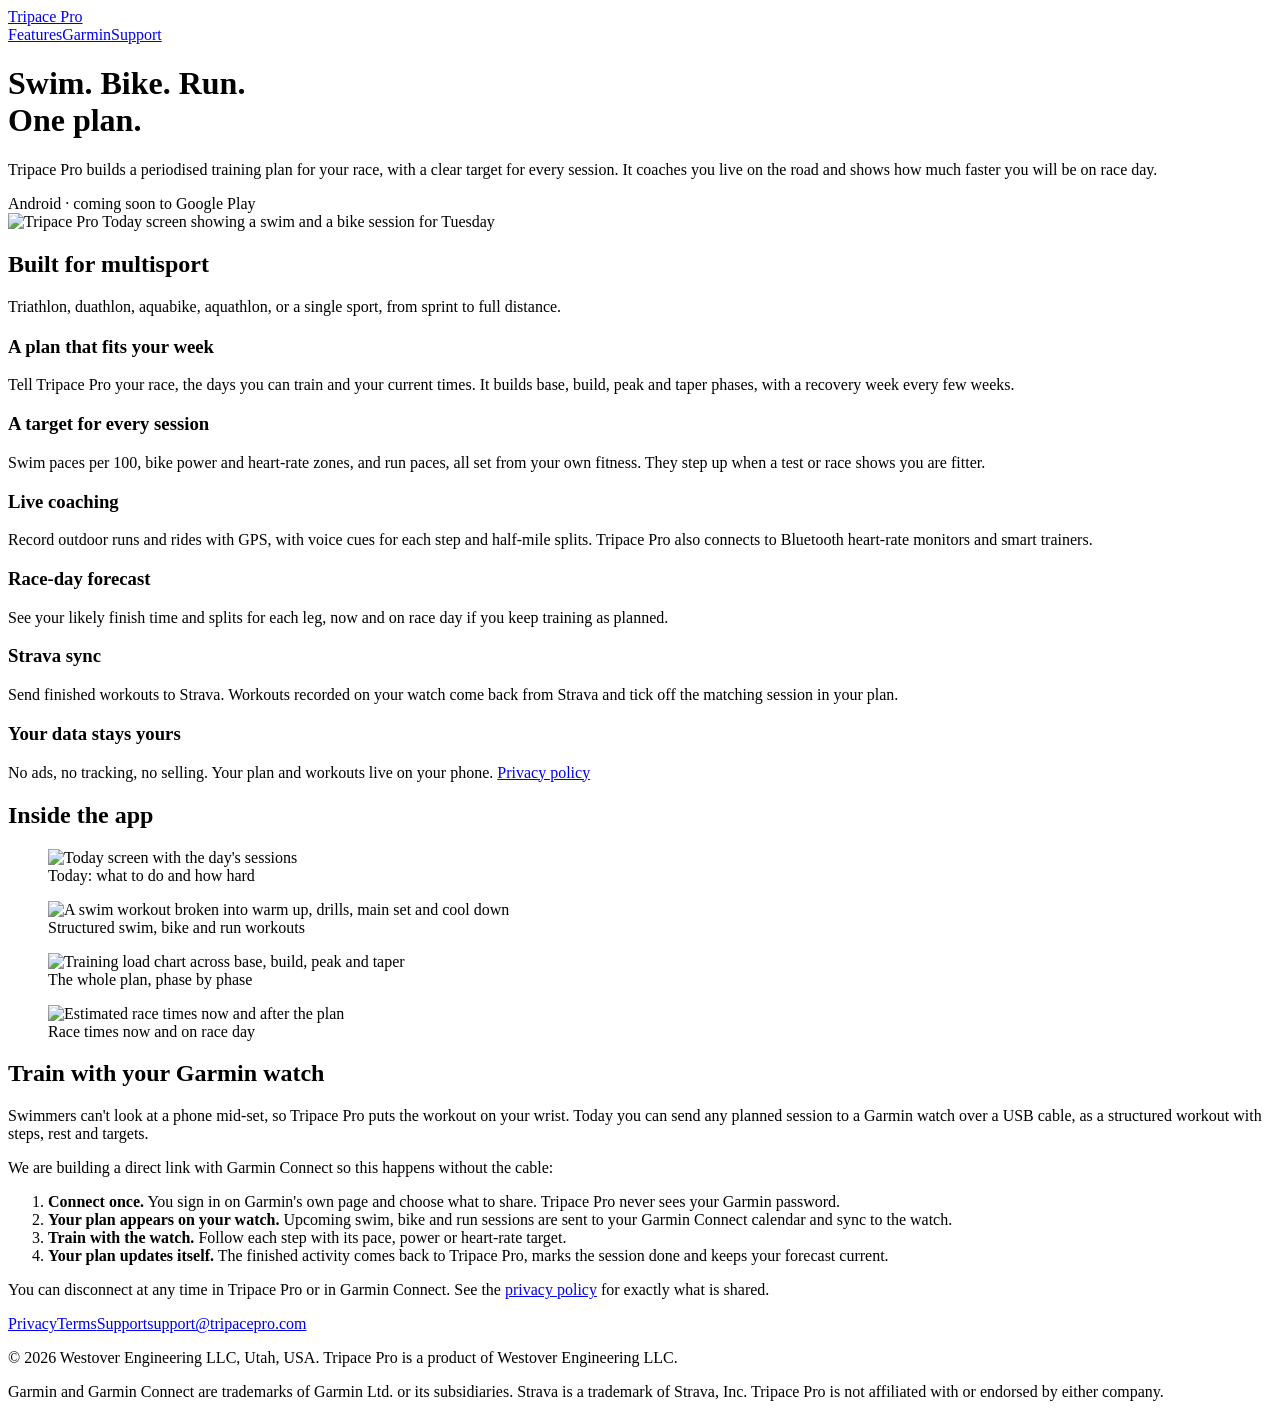
==== commit a048d676: "Site: index.html" ====
--- a/index.html
+++ b/index.html
@@ -1,1148 +1,79 @@
-<!doctype html><html><head><meta charset="utf-8"><meta name="viewport" content="width=device-width,initial-scale=1,viewport-fit=cover"><style>body{margin:0}img{max-width:100%}[hidden]{display:none!important}</style></head><body><title>Tripace</title>
-<meta name="claude:viewport-fit-sides" content="cover">
-<link rel="stylesheet" href="https://fonts.googleapis.com/css2?family=Barlow:wght@400;500;600&family=Barlow+Condensed:wght@500;600;700&display=swap">
-<style>
-/* Layout: single phone-width column, day-first; race-bib numerals in condensed type; one colour per discipline carries all meaning. */
-:root{
-  --bg:#EEF2F4;--surface:#FFFFFF;--ink:#0F1E27;--muted:#566873;--line:#D5DDE2;--chip:#E3E9ED;
-  --accent:#0F4C81;--on-accent:#FFFFFF;
-  --swim:#0A7FA3;--bike:#C95C0A;--run:#B3246A;--str:#5A50C4;--ok:#1B8553;--warn:#9C6410;
-  --display:"Barlow Condensed","Arial Narrow",Arial,sans-serif;--body:"Barlow",system-ui,"Segoe UI",Roboto,sans-serif;
-}
-@media (prefers-color-scheme: dark){:root:not([data-theme="light"]){
-  --bg:#0C1317;--surface:#151F26;--ink:#E9EFF2;--muted:#93A3AD;--line:#27353E;--chip:#1E2B33;
-  --accent:#6DB3F2;--on-accent:#06131C;
-  --swim:#3DB9DC;--bike:#F2913F;--run:#EC5F9F;--str:#9C94F5;--ok:#4CC38A;--warn:#E0A84A;color-scheme:dark}}
-:root[data-theme="dark"]{
-  --bg:#0C1317;--surface:#151F26;--ink:#E9EFF2;--muted:#93A3AD;--line:#27353E;--chip:#1E2B33;
-  --accent:#6DB3F2;--on-accent:#06131C;
-  --swim:#3DB9DC;--bike:#F2913F;--run:#EC5F9F;--str:#9C94F5;--ok:#4CC38A;--warn:#E0A84A;color-scheme:dark}
-*{box-sizing:border-box}
-body{background:var(--bg);color:var(--ink);font-family:var(--body);font-size:16px;line-height:1.45;
-  padding-left:max(16px,env(safe-area-inset-left,0px));padding-right:max(16px,env(safe-area-inset-right,0px));padding-block:16px 96px}
-#app{max-width:560px;margin:0 auto;display:flex;flex-direction:column;gap:16px}
-h1,h2,h3{font-family:var(--display);font-weight:700;margin:0;text-wrap:balance;line-height:1.05;letter-spacing:.01em}
-h1{font-size:2.1rem;text-transform:uppercase}h2{font-size:1.45rem;text-transform:uppercase}h3{font-size:1.2rem}
-p{margin:0}
-.muted{color:var(--muted)}.small{font-size:.875rem}
-.label{font-family:var(--display);font-weight:600;text-transform:uppercase;letter-spacing:.08em;font-size:.82rem;color:var(--muted)}
-.num{font-family:var(--display);font-weight:700;font-variant-numeric:tabular-nums}
-.panel{background:var(--surface);border-radius:14px;padding:16px;display:flex;flex-direction:column;gap:12px}
-.row{display:flex;gap:10px;align-items:center;flex-wrap:wrap}.row>.grow{flex:1;min-width:0}
-.stack{display:flex;flex-direction:column;gap:10px}
-button{font:inherit;color:inherit;cursor:pointer;border:0;background:none}
-button:focus-visible,input:focus-visible,select:focus-visible,textarea:focus-visible{outline:2px solid var(--accent);outline-offset:2px}
-.btn{background:var(--accent);color:var(--on-accent);font-family:var(--display);font-weight:700;text-transform:uppercase;letter-spacing:.06em;font-size:1.05rem;padding:12px 18px;border-radius:10px;min-height:46px}
-.btn.ghost{background:var(--chip);color:var(--ink)}
-.btn.line{background:none;border:1.5px solid var(--line);color:var(--ink)}
-.btn.block{width:100%}
-.chips{display:flex;flex-wrap:wrap;gap:8px}
-.chip{background:var(--chip);border-radius:999px;padding:8px 14px;font-weight:500;min-height:38px}
-.chip[aria-pressed="true"]{background:var(--ink);color:var(--bg)}
-input[type=text],input[type=date],input[type=number],select,textarea{font:inherit;color:var(--ink);background:var(--bg);border:1.5px solid var(--line);border-radius:10px;padding:10px 12px;width:100%;min-height:44px}
-.field{display:flex;flex-direction:column;gap:4px;flex:1;min-width:130px}
-.field>span{font-size:.875rem;color:var(--muted)}
-.err{color:var(--run);font-weight:500}
-/* header bib */
-.bib{background:var(--ink);color:var(--bg);border-radius:14px;padding:16px;display:flex;gap:14px;align-items:flex-end;justify-content:space-between}
-.bib .big{font-size:3.4rem;line-height:.85}
-.bib .label{color:inherit;opacity:.7}
-.pill{display:inline-block;font-family:var(--display);font-weight:600;text-transform:uppercase;letter-spacing:.07em;font-size:.82rem;padding:3px 9px;border-radius:999px;background:var(--chip);color:var(--ink)}
-/* week strip */
-.strip{display:grid;grid-template-columns:repeat(7,1fr);gap:4px}
-.day{display:flex;flex-direction:column;align-items:center;gap:4px;padding:8px 0;border-radius:10px;min-height:70px}
-.day[aria-pressed="true"]{background:var(--chip)}
-.day.today .dn{background:var(--accent);color:var(--on-accent)}
-.dn{font-family:var(--display);font-weight:700;font-size:1.1rem;width:30px;height:30px;border-radius:50%;display:grid;place-items:center}
-.dots{display:flex;gap:3px;flex-wrap:wrap;justify-content:center}
-.dot{width:8px;height:8px;border-radius:50%;border:2px solid var(--c);background:none}
-.dot.done{background:var(--c)}.dot.skip{opacity:.35}
-.c-swim{--c:var(--swim)}.c-bike{--c:var(--bike)}.c-run{--c:var(--run)}.c-strength{--c:var(--str)}.c-brick{--c:var(--bike)}.c-race{--c:var(--ink)}
-/* workout card */
-.wo{display:flex;gap:12px;align-items:stretch;background:var(--surface);border-radius:14px;padding:14px;text-align:left;width:100%}
-.wo .bar{width:6px;border-radius:3px;background:var(--c);flex:none}
-.c-brick .bar,.bar.c-brick{background:linear-gradient(var(--bike) 60%,var(--run) 60%)}
-.wo .body{flex:1;min-width:0;display:flex;flex-direction:column;gap:2px}
-.wo .sp{font-family:var(--display);font-weight:700;text-transform:uppercase;letter-spacing:.08em;font-size:.85rem;color:var(--c)}
-.wo.c-brick .sp{color:var(--bike)}
-.wo .tick{align-self:center;font-family:var(--display);font-weight:700;font-size:.85rem;text-transform:uppercase;letter-spacing:.06em}
-.tick.done{color:var(--ok)}.tick.skip{color:var(--muted)}
-.wo.is-skip{opacity:.6}
-/* meters */
-.meter{height:8px;border-radius:4px;background:var(--chip);overflow:hidden}
-.meter>i{display:block;height:100%;background:var(--c);border-radius:4px}
-.mrow{display:grid;grid-template-columns:64px 1fr auto;gap:10px;align-items:center}
-/* volume chart */
-.chart{display:flex;align-items:flex-end;gap:2px;height:130px;border-bottom:1.5px solid var(--line);position:relative}
-.col{flex:1;min-width:0;display:flex;flex-direction:column-reverse;border-radius:3px 3px 0 0;overflow:hidden;opacity:.55}
-.col.cur{opacity:1;outline:2px solid var(--ink);outline-offset:1px}.col.past{opacity:.85}
-.col>i{display:block;background:var(--c)}
-.phases{display:flex;gap:2px}.phases>span{font-family:var(--display);font-weight:600;text-transform:uppercase;letter-spacing:.06em;font-size:.72rem;color:var(--muted);border-top:3px solid var(--line);padding-top:3px;overflow:hidden;white-space:nowrap;min-width:0}
-.legend{display:flex;gap:14px;flex-wrap:wrap}.legend span{display:flex;gap:6px;align-items:center;font-size:.875rem}.legend i{width:10px;height:10px;border-radius:2px;background:var(--c)}
-/* week list */
-.wk{background:var(--surface);border-radius:14px;overflow:hidden}
-.wk>button{width:100%;display:flex;gap:10px;align-items:center;padding:14px;text-align:left}
-.wk .wn{font-family:var(--display);font-weight:700;font-size:1.5rem;width:34px;font-variant-numeric:tabular-nums}
-.wk .inner{padding:0 14px 14px;display:flex;flex-direction:column;gap:6px}
-.wk .dayrow{display:grid;grid-template-columns:44px 1fr;gap:8px;align-items:start;padding-top:8px;border-top:1px solid var(--line)}
-.mini{display:flex;gap:8px;align-items:center;text-align:left;padding:5px 0;width:100%}
-.mini i{width:10px;height:10px;border-radius:50%;background:var(--c);flex:none}.mini.c-brick i{background:linear-gradient(90deg,var(--bike) 50%,var(--run) 50%)}
-.mini .grow{flex:1;min-width:0}
-/* tables */
-table{width:100%;border-collapse:collapse;font-variant-numeric:tabular-nums}
-td,th{padding:8px 4px;text-align:left;border-top:1px solid var(--line);vertical-align:top}
-th{font-family:var(--display);text-transform:uppercase;letter-spacing:.07em;font-size:.8rem;color:var(--muted);border-top:0;font-weight:600}
-td.r,th.r{text-align:right;white-space:nowrap}
-/* steps */
-.steps{display:flex;flex-direction:column;gap:8px}
-.step{display:grid;grid-template-columns:1fr auto;gap:2px 12px;padding:10px 12px;border-radius:10px;background:var(--bg)}
-.step .t{font-weight:600}.step .q{font-family:var(--display);font-weight:700;font-size:1.1rem;font-variant-numeric:tabular-nums;text-align:right}
-.step .z{grid-column:1/-1;color:var(--muted);font-size:.9rem}
-.repbox{border-left:4px solid var(--c);padding-left:10px;display:flex;flex-direction:column;gap:6px}
-.repbox>.x{font-family:var(--display);font-weight:700;font-size:1.15rem}
-/* nav */
-#nav{position:fixed;left:0;right:0;bottom:0;background:var(--surface);border-top:1px solid var(--line);z-index:5;
-  padding-bottom:env(safe-area-inset-bottom,0px);padding-left:max(16px,env(safe-area-inset-left,0px));padding-right:max(16px,env(safe-area-inset-right,0px))}
-#nav>div{max-width:560px;margin:0 auto;display:flex}
-#nav button{flex:1;padding:16px 2px 14px;font-family:var(--display);font-weight:600;text-transform:uppercase;letter-spacing:.07em;font-size:.92rem;color:var(--muted);border-top:3px solid transparent;margin-top:-1px}
-#nav button[aria-current="page"]{color:var(--ink);border-top-color:var(--accent)}
-/* sheet */
-#sheet{position:fixed;inset:0;z-index:20;background:rgba(0,0,0,.5);display:flex;align-items:flex-end;justify-content:center}
-#sheet>.card{background:var(--surface);width:100%;max-width:560px;max-height:92%;overflow:auto;border-radius:18px 18px 0 0;display:flex;flex-direction:column;gap:14px;
-  padding:18px max(16px,env(safe-area-inset-right,0px)) calc(20px + env(safe-area-inset-bottom,0px)) max(16px,env(safe-area-inset-left,0px))}
-#updbar{position:fixed;left:12px;right:12px;top:calc(10px + env(safe-area-inset-top,0px));display:flex;gap:8px;align-items:center;background:var(--ink);color:var(--bg);padding:8px 8px 8px 16px;border-radius:14px;z-index:31;font-weight:500}
-#updbar span{flex:1}#updbar button{font:inherit;border:0;border-radius:999px;padding:8px 14px;background:var(--bg);color:var(--ink);cursor:pointer}#updbar button+button{background:transparent;color:var(--bg)}
-#updbar[hidden]{display:none}
-#toast{position:fixed;left:50%;transform:translateX(-50%);bottom:calc(84px + env(safe-area-inset-bottom,0px));background:var(--ink);color:var(--bg);padding:10px 16px;border-radius:999px;z-index:30;font-weight:500;max-width:90%}
-#live{position:fixed;inset:0;z-index:40;background:var(--bg);overflow:auto}
-.lv{min-height:100%;max-width:560px;margin:0 auto;display:flex;flex-direction:column;gap:18px;
-  padding:calc(24px + env(safe-area-inset-top,0px)) max(16px,env(safe-area-inset-right,0px)) calc(20px + env(safe-area-inset-bottom,0px)) max(16px,env(safe-area-inset-left,0px))}
-.lvbig{display:grid;grid-template-columns:1fr 1fr;gap:10px}.lvbig>div{background:var(--surface);border-radius:14px;padding:14px;display:flex;flex-direction:column;gap:4px;align-items:flex-start}
-.lvbig .num{font-size:3.2rem;line-height:1}
-.tri{display:grid;grid-template-columns:repeat(7,1fr);gap:4px}
-.tri button{border-radius:10px;padding:8px 0;background:var(--chip);display:flex;flex-direction:column;align-items:center;gap:2px;min-height:62px;opacity:.55}
-.tri button[data-s="1"]{opacity:1}.tri button[data-s="2"]{opacity:1;background:var(--ink);color:var(--bg)}
-.tri b{font-family:var(--display);font-size:1.05rem}.tri span{font-size:.72rem;text-transform:uppercase;letter-spacing:.05em}
-.splits{display:grid;grid-template-columns:repeat(5,auto);gap:4px 10px;justify-content:space-between}
-.splits div{display:flex;flex-direction:column}
-.stats{display:grid;grid-template-columns:repeat(3,1fr);gap:8px}.stats div{background:var(--bg);border-radius:10px;padding:10px}
-.stats .num{font-size:1.9rem;line-height:1}
-@media (prefers-reduced-motion:no-preference){#sheet>.card{animation:up .18s ease-out}@keyframes up{from{transform:translateY(24px)}to{transform:none}}}
-/* route map: a plain drawn line first, street tiles fade in over it when they load */
-.route{position:relative;height:220px;flex-shrink:0;border-radius:12px;overflow:hidden;background:var(--chip)}
-.route>svg{width:100%;height:100%;display:block}
-.rmap{position:absolute;inset:0;z-index:1;opacity:0;transition:opacity .25s;background:var(--chip)}.rmap.on{opacity:1}.route:has(.rmap.on)>svg{visibility:hidden}
-.rmap.dark .leaflet-control-attribution{background:rgba(0,0,0,.6);color:#bbb}.rmap.dark .leaflet-control-attribution a{color:#6DB3F2}
-.rmap>.m{position:absolute;inset:0}.rmap.dark .leaflet-tile-pane{filter:invert(1) hue-rotate(180deg) brightness(.85) contrast(.9)}
-.rmap>.chip{position:absolute;top:10px;right:10px;z-index:1000;box-shadow:0 1px 4px rgba(0,0,0,.25);background:var(--surface)}
-#mapfull{position:fixed;inset:0;z-index:25;background:var(--chip)}#mapfull[hidden]{display:none}
-#mapfull .rmap>.chip{top:calc(12px + env(safe-area-inset-top,0px));right:max(12px,env(safe-area-inset-right,0px))}
-.rkey{display:flex;gap:16px;margin-top:-6px}.rkey i{display:inline-block;width:10px;height:10px;border-radius:50%;margin-right:6px;vertical-align:-1px}
-/* the parts of Leaflet's stylesheet this map uses */
-.leaflet-pane,.leaflet-tile,.leaflet-marker-icon,.leaflet-tile-container,.leaflet-pane>svg,.leaflet-pane>canvas,.leaflet-zoom-box,.leaflet-layer{position:absolute;left:0;top:0}
-.leaflet-container{overflow:hidden;-webkit-tap-highlight-color:transparent;outline:0;font:11px/1.4 var(--body)}
-.leaflet-tile{user-select:none;-webkit-user-drag:none;visibility:hidden}.leaflet-tile-loaded{visibility:inherit}
-.leaflet-container img.leaflet-tile{max-width:none!important;max-height:none!important;width:auto;padding:0}
-.leaflet-container .leaflet-overlay-pane svg{max-width:none!important;max-height:none!important}
-.leaflet-pane{z-index:400}.leaflet-tile-pane{z-index:200}.leaflet-overlay-pane{z-index:400}.leaflet-marker-pane{z-index:600}
-.leaflet-zoom-box{z-index:800}.leaflet-zoom-hide{visibility:hidden}
-.leaflet-zoom-animated{transform-origin:0 0}
-.leaflet-zoom-anim .leaflet-zoom-animated{transition:transform .25s cubic-bezier(0,0,.25,1)}
-.leaflet-zoom-anim .leaflet-tile,.leaflet-pan-anim .leaflet-tile{transition:none}
-.leaflet-container.leaflet-touch-zoom{touch-action:pan-x pan-y}
-.leaflet-container.leaflet-touch-drag,.leaflet-container.leaflet-touch-drag.leaflet-touch-zoom{touch-action:none}
-.leaflet-control-container .leaflet-bottom{position:absolute;bottom:0;z-index:1000;pointer-events:none}.leaflet-right{right:0}
-.leaflet-control{position:relative;pointer-events:auto;float:right;clear:both}
-.leaflet-control-attribution{background:rgba(255,255,255,.75);color:#333;padding:0 5px;font-size:10px}.leaflet-control-attribution a{color:#0F4C81}
-</style>
+<!doctype html>
+<html lang="en"><head>
+<meta charset="utf-8"><meta name="viewport" content="width=device-width,initial-scale=1">
+<title>Tripace Pro | Triathlon training plans</title>
+<meta name="description" content="Tripace Pro builds a periodised swim, bike and run plan for your race, with a target for every session, live GPS coaching, race forecasts and sync with Strava and Garmin watches.">
+<link rel="icon" href="img/icon.png">
+<link rel="preconnect" href="https://fonts.googleapis.com"><link rel="preconnect" href="https://fonts.gstatic.com" crossorigin>
+<link href="https://fonts.googleapis.com/css2?family=Barlow:wght@400;600&family=Barlow+Condensed:wght@700&display=swap" rel="stylesheet">
+<link rel="stylesheet" href="style.css">
+</head><body>
 
-<div id="app"></div>
-<nav id="nav" hidden></nav>
-<div id="sheet" hidden></div>
-<div id="live" hidden></div>
-<div id="toast" hidden></div>
-<div id="updbar" hidden><span>Update downloaded</span><button data-act="updReload">Restart</button><button data-act="updHide" aria-label="Later">Later</button></div>
+<header class="top">
+  <div class="wrap nav">
+    <a class="brand" href="./"><img src="img/icon.png" alt="">Tripace Pro</a>
+    <nav><a href="#features">Features</a><a href="#garmin">Garmin</a><a href="support.html">Support</a></nav>
+  </div>
+  <div class="wrap hero">
+    <div>
+      <div class="stripes" aria-hidden="true"><i></i><i></i><i></i></div>
+      <h1>Swim. Bike. Run.<br>One plan.</h1>
+      <p class="lead">Tripace Pro builds a periodised training plan for your race, with a clear target for every session. It coaches you live on the road and shows how much faster you will be on race day.</p>
+      <span class="badge">Android · coming soon to Google Play</span>
+    </div>
+    <img class="phone" src="img/today.jpg" alt="Tripace Pro Today screen showing a swim and a bike session for Tuesday" width="618" height="1320">
+  </div>
+</header>
 
-<script>
-"use strict";
-/* ---------- helpers ---------- */
-const $=s=>document.querySelector(s);
-const esc=s=>String(s??'').replace(/[&<>"']/g,c=>({'&':'&amp;','<':'&lt;','>':'&gt;','"':'&quot;',"'":'&#39;'}[c]));
-const pad=n=>String(n).padStart(2,'0');
-const iso=d=>d.getFullYear()+'-'+pad(d.getMonth()+1)+'-'+pad(d.getDate());
-const pd=s=>{const a=s.split('-').map(Number);return new Date(a[0],a[1]-1,a[2],12)};
-const addDays=(s,n)=>{const d=pd(s);d.setDate(d.getDate()+n);return iso(d)};
-const dow=s=>(pd(s).getDay()+6)%7;
-const monday=s=>addDays(s,-dow(s));
-const dayDiff=(a,b)=>Math.round((pd(b)-pd(a))/864e5);
-const today=()=>iso(new Date());
-const DN=['Mon','Tue','Wed','Thu','Fri','Sat','Sun'];
-const MN=['Jan','Feb','Mar','Apr','May','Jun','Jul','Aug','Sep','Oct','Nov','Dec'];
-const fmtDate=s=>{const d=pd(s);return DN[dow(s)]+' '+MN[d.getMonth()]+' '+d.getDate()};
-const r5=m=>Math.max(5,Math.round(m/5)*5);
-const clamp=(x,a,b)=>Math.min(b,Math.max(a,x));
-/* n training days with the given long days fixed; the rest spread as evenly as possible, keeping the day after a long day off when it can. */
-function pickDays(n,longs,allowed){n=Math.max(0,Math.min(7,n));longs=longs.slice(0,n);const free=[0,1,2,3,4,5,6].filter(d=>!longs.includes(d)&&(!allowed||allowed[d])),k=Math.min(free.length,n-longs.length);let best=null,bs=1e9;
-  const combo=(st,pick)=>{if(pick.length===k){const on=longs.concat(pick).sort((a,b)=>a-b);let sc=0;
-      on.forEach((d,i)=>{const g=(i+1<on.length?on[i+1]:on[0]+7)-d;sc+=g*g*10});
-      longs.forEach(l=>{const a=(l+1)%7;if(pick.includes(a))sc+=3});pick.forEach(d=>sc+=d*.01);
-      if(sc<bs){bs=sc;best=pick.slice()}return}
-    for(let i=st;i<free.length;i++){pick.push(free[i]);combo(i+1,pick);pick.pop()}};
-  combo(0,[]);const out=[0,0,0,0,0,0,0];(best||[]).forEach(d=>out[d]=1);longs.forEach(d=>out[d]=2);return out}
-/* Availability: avail[d] the athlete can train that day, longOK[d] it has time for a long session.
-   Older profiles only have days[] (0 off, 1 train, 2 long), which then doubles as availability. */
-const AVL=(p,d)=>p.avail?!!p.avail[d]:p.days[d]>0, LOK=(p,d)=>p.longOK?!!p.longOK[d]:p.days[d]===2;
-/* The usual week for the goal: multisport plans with a bike and a run need two long days, others one. */
-function weekPattern(p){const av=[0,1,2,3,4,5,6].map(d=>AVL(p,d)),na=av.filter(Boolean).length;
-  const n=Math.min(p.nDays||p.days.filter(Boolean).length,na),sp=SPORTS(p),need=sp.includes('bike')&&sp.includes('run')?2:1;
-  const lc=[5,6,4,0,1,2,3].filter(d=>av[d]&&LOK(p,d)).slice(0,Math.min(need,n));
-  return pickDays(n,lc,av).map((v,d)=>v&&LOK(p,d)?2:v)}
-/* Number keypads have no colon: digits fill in like a stopwatch (20800 -> 2:08:00); a typed . , or space counts as a colon. */
-function fmtTimeInput(t){let v=t.value;if(!v.trim()){delete t.dataset.manual;return}
-  if(/[.,\s]/.test(v)){t.dataset.manual='1';v=v.replace(/[.,\s]/g,':')}
-  if(t.dataset.manual){t.value=v.replace(/[^\d:]/g,'');return}
-  const d=v.replace(/\D/g,'').replace(/^0+(?=\d)/,'').slice(0,6);let o=d;
-  if(d.length>2){const s=d.slice(-2),r=d.slice(0,-2);o=r.length<=2?r+':'+s:r.slice(0,-2)+':'+r.slice(-2)+':'+s}
-  t.value=o}
-function parseT(str){if(str==null||str==='')return 0;const p=String(str).trim().replace(/[.,]/g,':').split(':').map(Number);if(!p.length||p.some(x=>isNaN(x)))return 0;if(p.length===1)return p[0]*60;return p.reduce((a,b)=>a*60+b,0)}
-function fmtT(sec){sec=Math.round(sec);const h=Math.floor(sec/3600),m=Math.floor(sec%3600/60),s=sec%60;return h?h+':'+pad(m)+':'+pad(s):m+':'+pad(s)}
-function fmtDur(min){min=Math.round(min);const h=Math.floor(min/60),m=min%60;return h?(h+'h'+(m?' '+m+'m':'')):m+'m'}
-function fmtStep(min){return min<1?Math.round(min*60)+'s':(Number.isInteger(min)?min:min.toFixed(1))+' min'}
-function setPath(o,path,v){const k=path.split('.');while(k.length>1)o=o[k.shift()];o[k[0]]=v}
+<main>
+<section id="features">
+  <div class="wrap">
+    <h2>Built for multisport</h2>
+    <p class="muted">Triathlon, duathlon, aquabike, aquathlon, or a single sport, from sprint to full distance.</p>
+    <div class="grid" style="margin-top:20px">
+      <div class="card"><h3><span class="dot" style="background:var(--swim)"></span>A plan that fits your week</h3><p>Tell Tripace Pro your race, the days you can train and your current times. It builds base, build, peak and taper phases, with a recovery week every few weeks.</p></div>
+      <div class="card"><h3><span class="dot" style="background:var(--bike)"></span>A target for every session</h3><p>Swim paces per 100, bike power and heart-rate zones, and run paces, all set from your own fitness. They step up when a test or race shows you are fitter.</p></div>
+      <div class="card"><h3><span class="dot" style="background:var(--run)"></span>Live coaching</h3><p>Record outdoor runs and rides with GPS, with voice cues for each step and half-mile splits. Tripace Pro also connects to Bluetooth heart-rate monitors and smart trainers.</p></div>
+      <div class="card"><h3><span class="dot" style="background:var(--swim)"></span>Race-day forecast</h3><p>See your likely finish time and splits for each leg, now and on race day if you keep training as planned.</p></div>
+      <div class="card"><h3><span class="dot" style="background:var(--bike)"></span>Strava sync</h3><p>Send finished workouts to Strava. Workouts recorded on your watch come back from Strava and tick off the matching session in your plan.</p></div>
+      <div class="card"><h3><span class="dot" style="background:var(--run)"></span>Your data stays yours</h3><p>No ads, no tracking, no selling. Your plan and workouts live on your phone. <a href="privacy.html">Privacy policy</a></p></div>
+    </div>
+  </div>
+</section>
 
-/* ---------- sport science ---------- */
-/* Every event is a list of legs (swim in metres, bike and run in km). `tier` sets race intensity: how long the effort lasts. */
-const sw=d=>({sp:'swim',d}),bk=d=>({sp:'bike',d}),rn=d=>({sp:'run',d});
-const RACES={
-  sprint:{g:'tri',name:'Sprint triathlon',sub:'750 m · 20 km · 5 km',tier:'sprint',legs:[sw(750),bk(20),rn(5)],taper:1,peakH:[5,7,9],longRun:70,longRide:120,weeks:'8–12'},
-  olympic:{g:'tri',name:'Olympic triathlon',sub:'1.5 km · 40 km · 10 km',tier:'olympic',legs:[sw(1500),bk(40),rn(10)],taper:1,peakH:[7,9.5,12],longRun:100,longRide:180,weeks:'12–16'},
-  half:{g:'tri',name:'Half 70.3',sub:'1.2 mi · 56 mi · 13.1 mi',tier:'half',legs:[sw(1900),bk(90),rn(21.0975)],taper:2,peakH:[9,12,15],longRun:135,longRide:240,weeks:'16–20'},
-  full:{g:'tri',name:'Full 140.6',sub:'2.4 mi · 112 mi · 26.2 mi',tier:'full',legs:[sw(3800),bk(180.2),rn(42.195)],taper:3,peakH:[12,15,18],longRun:160,longRide:360,weeks:'20–30'},
-  du_sprint:{g:'du',name:'Sprint duathlon',sub:'5 km run · 20 km bike · 2.5 km run',tier:'sprint',legs:[rn(5),bk(20),rn(2.5)],taper:1,peakH:[4.5,6,8],longRun:70,longRide:120,weeks:'8–12'},
-  du_std:{g:'du',name:'Standard duathlon',sub:'10 km run · 40 km bike · 5 km run',tier:'olympic',legs:[rn(10),bk(40),rn(5)],taper:1,peakH:[6,8,10.5],longRun:100,longRide:180,weeks:'10–16'},
-  du_mid:{g:'du',name:'Middle-distance duathlon',sub:'10 km run · 60 km bike · 10 km run',tier:'half',legs:[rn(10),bk(60),rn(10)],taper:2,peakH:[7.5,10,13],longRun:120,longRide:210,weeks:'12–18'},
-  run_5k:{g:'run',name:'5K run',sub:'3.1 miles',tier:'sprint',legs:[rn(5)],taper:1,peakH:[3,4.5,6],longRun:75,weeks:'6–10'},
-  run_10k:{g:'run',name:'10K run',sub:'6.2 miles',tier:'olympic',legs:[rn(10)],taper:1,peakH:[3.5,5,7],longRun:100,weeks:'8–12'},
-  run_half:{g:'run',name:'Half marathon',sub:'13.1 miles',tier:'half',legs:[rn(21.0975)],taper:2,peakH:[4.5,6.5,8.5],longRun:135,weeks:'10–16'},
-  run_mar:{g:'run',name:'Marathon',sub:'26.2 miles',tier:'full',legs:[rn(42.195)],taper:3,peakH:[5.5,8,10.5],longRun:190,weeks:'16–20'},
-  bike_40:{g:'bike',name:'40 km time trial',sub:'About an hour, flat out',tier:'sprint',legs:[bk(40)],taper:1,peakH:[4,6,8],longRide:150,weeks:'8–12'},
-  bike_100k:{g:'bike',name:'100 km ride',sub:'Metric century, 62 miles',tier:'half',legs:[bk(100)],taper:1,peakH:[5,7,10],longRide:240,weeks:'10–16'},
-  bike_100mi:{g:'bike',name:'100 mile ride',sub:'Century or gran fondo',tier:'full',legs:[bk(160.9)],taper:2,peakH:[7,10,13],longRide:360,weeks:'12–20'},
-  swim_1500:{g:'swim',name:'1500 m swim',sub:'Pool mile or open water',tier:'olympic',legs:[sw(1500)],taper:1,peakH:[2.5,3.5,5],swimCap:75,weeks:'8–12'},
-  swim_5k:{g:'swim',name:'5 km open water',sub:'3.1 miles',tier:'half',legs:[sw(5000)],taper:1,peakH:[4,5.5,7],swimCap:105,weeks:'12–16'},
-  swim_10k:{g:'swim',name:'10 km marathon swim',sub:'6.2 miles',tier:'full',legs:[sw(10000)],taper:2,peakH:[5.5,7.5,9.5],swimCap:150,weeks:'16–24'},
-  ab_half:{g:'ab',name:'Aquabike, half',sub:'1.9 km swim · 90 km bike',tier:'half',legs:[sw(1900),bk(90)],taper:2,peakH:[6.5,9,11.5],longRide:240,weeks:'12–18'},
-  ab_full:{g:'ab',name:'Aquabike, full',sub:'3.8 km swim · 180 km bike',tier:'full',legs:[sw(3800),bk(180.2)],taper:2,peakH:[9.5,12,14.5],longRide:360,weeks:'18–26'},
-  aq:{g:'aq',name:'Aquathlon',sub:'1 km swim · 5 km run',tier:'sprint',legs:[sw(1000),rn(5)],taper:1,peakH:[3.5,5,7],longRun:70,weeks:'8–12'}};
-const GROUPS=[['tri','Triathlon'],['du','Duathlon'],['run','Run'],['bike','Bike'],['swim','Swim'],['ab','Aquabike'],['aq','Aquathlon']];
-const SPORTS=p=>[...new Set(RACES[p.race].legs.map(l=>l.sp))];
-const TIER=p=>RACES[p.race].tier;
-const SPN={swim:'Swim',bike:'Bike',run:'Run'};
-const LEVELS=['beginner','intermediate','advanced'];
-const LV=p=>Math.max(0,LEVELS.indexOf(p.level));
-/* experience in one sport; falls back to the overall level */
-const SL=(p,sp)=>{const i=LEVELS.indexOf(p.lv&&p.lv[sp]);return i<0?LV(p):i};
-const PHASE={base:'Base',build:'Build',peak:'Peak',taper:'Taper',race:'Race week'};
-const PHASE_NOTE={
-  base:'Build aerobic durability and technique. Most of the work is easy, and that is the point.',
-  build:'Race-specific intensity arrives. Protect the key sessions and keep easy days easy.',
-  peak:'Your biggest, most race-like weeks. Practise fueling and pacing exactly as you will on race day.',
-  taper:'Volume drops, sharpness stays. The goal is to arrive fresh.',
-  race:'Short openers only. Sleep, hydrate and check your kit.'};
-function vdot(m,sec){const t=sec/60,v=m/t;return(-4.6+0.182258*v+0.000104*v*v)/(0.8+0.1894393*Math.exp(-0.012778*t)+0.2989558*Math.exp(-0.1932605*t))}
-function vAt(vd,f){return(-0.182258+Math.sqrt(0.182258**2+4*0.000104*(f*vd+4.6)))/(2*0.000104)}
-function predict(vd,m){let lo=m/600*60,hi=m/40*60;for(let i=0;i<50;i++){const mid=(lo+hi)/2;if(vdot(m,mid)>vd)lo=mid;else hi=mid}return(lo+hi)/2}
-const SWIM_FAC={100:1.17,200:1.10,400:1.05,500:1.04,1000:1.015,1500:1,1650:1};
-function derive(p){const f=p.fit;p.est={};if(!RACES[p.race])p.race='olympic';
-  let rt=parseT(f.runT);if(rt>0&&+f.runD/rt>6.5)rt*=60; /* "2:08" for a half means h:mm, not m:ss */
-  p.vdot=rt>0?clamp(vdot(+f.runD,rt),18,85):[30,38,48][SL(p,'run')];p.est.run=!(rt>0);p.vdot=clamp(p.vdot+(p.vAdj||0),18,85);
-  let st=parseT(f.swimT);if(st>0&&st/(+f.swimD/100)<40)st*=60;
-  p.css=st>0?clamp(st/(+f.swimD/100)*(SWIM_FAC[f.swimD]||1.04),55,300):[140,115,95][SL(p,'swim')];p.est.swim=!(st>0);p.css=clamp(p.css+(p.cssAdj||0),55,300);
-  const sp=parseFloat(f.bikeSpd);p.kph=sp>0?clamp(sp*(p.units==='mi'?1.609344:1),12,55):[22,27,32][SL(p,'bike')];p.est.bike=!(sp>0);
-  p.ftp=parseFloat(f.ftp)||0;
-  // threshold heart rate: run and bike differ (running sits about 5 bpm higher); a max HR gives an estimate of both
-  const mx=parseFloat(f.maxhr)||0,rl=parseFloat(f.rlthr)||0,bl=parseFloat(f.lthr)||0;
-  p.rlthr=rl||(bl?bl+5:mx?Math.round(mx*.89):0);p.lthr=bl||(rl?rl-5:mx?Math.round(mx*.85):0);p.hrEst=!rl||!bl;return p}
-const KM=p=>p.units==='mi'?1.609344:1;
-const fmtDist=(km,p)=>(km/KM(p)).toFixed(km/KM(p)<10?1:0)+' '+p.units;
-/* run step lengths: metres under 1.5 km (track-style reps), otherwise miles or km to two decimals at most */
-const trim2=x=>String(+x.toFixed(2));
-const fmtRun=(km,p)=>km<1.605?Math.round(km*1000)+' m':trim2(km/KM(p))+' '+p.units;
-const sayRun=(km,p)=>{if(km<1.605)return Math.round(km*1000)+' metres';const x=trim2(km/KM(p));return x+' '+(p.units==='mi'?(x==='1'?'mile':'miles'):(x==='1'?'kilometre':'kilometres'))};
-const RZ={'r.easy':['Easy',.62,.72],'r.steady':['Steady',.76,.82],'r.thr':['Threshold',.86,.89],'r.int':['Interval',.96,1.0],'r.rep':['Fast strides',1.05,1.10]};
-const RUN_FAT={sprint:1.04,olympic:1.06,half:1.10,full:1.18};
-const BZ={'b.rec':['Recovery',.40,.55,65,80,'RPE 2, very easy'],'b.end':['Endurance Z2',.56,.75,81,89,'RPE 3–4, can talk'],'b.tempo':['Tempo Z3',.76,.87,90,93,'RPE 5–6'],
-  'b.ss':['Sweet spot',.88,.94,92,96,'RPE 6–7'],'b.thr':['Threshold Z4',.95,1.05,96,102,'RPE 7–8'],'b.vo2':['VO2 max Z5',1.06,1.20,102,106,'RPE 9, very hard']};
-const BRACE={sprint:[.90,1.0,96,102,'RPE 8'],olympic:[.85,.92,93,98,'RPE 7'],half:[.76,.83,87,92,'RPE 5–6'],full:[.66,.74,80,86,'RPE 4']};
-const SZ={'s.easy':['Easy',12,18],'s.steady':['Steady',5,9],'s.css':['CSS threshold',0,0],'s.fast':['Fast',-5,-3]};
-const SRACE={sprint:1,olympic:3,half:5,full:8};
-/* flat-road speed for a fraction of FTP: power rises with roughly the cube of speed; the steady 1-hour ride sits near 70% */
-const bikeMs=(p,f)=>p.kph/3.6*Math.cbrt(f/.7);
-const bzone=(z,p)=>z==='b.race'?['Race effort',...BRACE[TIER(p)]]:BZ[z];
-/* race run pace: total run distance of the event, slowed by bike fatigue only when a bike leg comes first */
-function runSecPerKm(p,z){if(z==='r.race'){const R=RACES[p.race],km=R.legs.filter(l=>l.sp==='run').reduce((a,l)=>a+l.d,0)||5;
-    return predict(p.vdot,km*1000)*(R.legs.some(l=>l.sp==='bike')?RUN_FAT[R.tier]:1)/km}
-  if(z==='r.tt')return 1000/vAt(p.vdot,.98)*60;const a=RZ[z]||RZ['r.easy'];return 1000/vAt(p.vdot,(a[1]+a[2])/2)*60}
-/* Heart-rate zones as fractions of threshold HR (run: Friel-style; bike: the BZ table's own % columns). */
-const RHZ={'r.easy':[.80,.89],'r.steady':[.90,.94],'r.thr':[.95,.99],'r.int':[1.0,1.04]};
-const RHRACE={sprint:[.97,1.02],olympic:[.93,.98],half:[.88,.93],full:[.83,.88]};
-const EASYZ=new Set(['r.easy','r.steady','b.rec','b.end']);
-/* A step is run by heart rate in Heart rate mode, or in Mixed mode when it is easy or steady. Strides and all-out tests never are. */
-function useHr(z,p){if(!z||z==='r.tt'||z==='b.tt'||z==='r.rep'||(z[0]!=='r'&&z[0]!=='b'))return false;
-  const m=z[0]==='r'?p.runMode:p.bikeMode;if(!(z[0]==='r'?p.rlthr:p.lthr))return false;return m==='hr'||(m==='mix'&&EASYZ.has(z))}
-function hrRange(z,p){if(z[0]==='r'){const a=z==='r.race'?RHRACE[TIER(p)]:RHZ[z];return a?[Math.round(a[0]*p.rlthr),Math.round(a[1]*p.rlthr)]:null}
-  const a=bzone(z,p);return a?[Math.round(a[3]*p.lthr/100),Math.round(a[4]*p.lthr/100)]:null}
-function target(z,p){
-  if(!z)return null;
-  if(useHr(z,p)){const r=hrRange(z,p);if(r)return{name:z[0]==='r'?(z==='r.race'?'Race effort':RZ[z][0]):bzone(z,p)[0],text:r[0]+'–'+r[1]+' bpm'}}
-  if(z[0]==='r'&&p.runMode==='rpe'&&z!=='r.tt'){const e={'r.easy':'RPE 3–4, conversational','r.steady':'RPE 5, steady','r.thr':'RPE 7, comfortably hard','r.int':'RPE 8–9, hard','r.rep':'RPE 9, fast and relaxed',
-      'r.race':{sprint:'RPE 8',olympic:'RPE 7–8',half:'RPE 6–7',full:'RPE 5–6'}[TIER(p)]};return{name:z==='r.race'?'Race pace':RZ[z][0],text:e[z]}}
-  if(z[0]==='r'){const u=KM(p),un='/'+p.units;
-    if(z==='r.race'){const s=runSecPerKm(p,z)*u;return{name:'Race pace',text:fmtT(s*.985)+'–'+fmtT(s*1.015)+' '+un}}
-    if(z==='r.tt')return{name:'All out',text:'Even effort, finish empty'};
-    const a=RZ[z];return{name:a[0],text:fmtT(1000/vAt(p.vdot,a[2])*60*u)+'–'+fmtT(1000/vAt(p.vdot,a[1])*60*u)+' '+un}}
-  if(z[0]==='b'){let a;if(z==='b.race'){const r=BRACE[TIER(p)];a=['Race effort',...r]}else if(z==='b.tt')return{name:'All out',text:'Highest power you can hold evenly'};else a=BZ[z];
-    let mode=p.bikeMode;if(mode==='mix')mode=p.ftp?'power':'speed';if(mode==='power'&&!p.ftp)mode='rpe';if(mode==='hr'&&!p.lthr)mode='rpe';
-    const text=mode==='power'?Math.round(a[1]*p.ftp)+'–'+Math.round(a[2]*p.ftp)+' W':mode==='hr'?Math.round(a[3]*p.lthr/100)+'–'+Math.round(a[4]*p.lthr/100)+' bpm':mode==='speed'?(bikeMs(p,a[1])*3.6/KM(p)).toFixed(1)+'–'+(bikeMs(p,a[2])*3.6/KM(p)).toFixed(1)+' '+p.units+'/h':a[5];
-    return{name:a[0],text}}
-  if(z[0]==='s'){const un='/100'+p.pool;
-    if(z==='s.race'){const s=p.css+SRACE[TIER(p)];return{name:'Race pace',text:fmtT(s)+' '+un}}
-    if(z==='s.tt')return{name:'All out',text:'Even pace, strong finish'};
-    const a=SZ[z];return{name:a[0],text:a[1]===a[2]?fmtT(p.css)+' '+un:fmtT(p.css+a[1])+'–'+fmtT(p.css+a[2])+' '+un}}
-  return null}
-/* predicted time for each leg and transition of the event, in race order */
-function racePred(p){const R=RACES[p.race],k=R.tier,legs=[];let total=0;
-  const cssM=p.css/(p.pool==='yd'?0.9144:1),tr={sprint:150,olympic:180,half:240,full:360}[k];
-  const kph=bikeMs(p,(BRACE[k][0]+BRACE[k][1])/2)*3.6*.97,runPace=runSecPerKm(p,'r.race');
-  R.legs.forEach((l,i)=>{if(i>0){const t=Math.round(tr*(i===1?1:.75));legs.push({label:'T'+i,t});total+=t}
-    const t=l.sp==='swim'?l.d/100*(cssM+{sprint:2,olympic:4,half:6,full:9}[k]):l.sp==='bike'?l.d/kph*3600:l.d*runPace;
-    legs.push({label:SPN[l.sp],sp:l.sp,d:l.d,t});total+=t});
-  return{legs,total,kph,runPace,swim100:(cssM+{sprint:2,olympic:4,half:6,full:9}[k])*(p.pool==='yd'?0.9144:1)}}
+<section style="padding-top:0">
+  <div class="wrap">
+    <h2>Inside the app</h2>
+    <div class="shots" style="margin-top:20px">
+      <figure><img src="img/today.jpg" alt="Today screen with the day's sessions" loading="lazy" width="618" height="1320"><figcaption>Today: what to do and how hard</figcaption></figure>
+      <figure><img src="img/workout.jpg" alt="A swim workout broken into warm up, drills, main set and cool down" loading="lazy" width="618" height="1320"><figcaption>Structured swim, bike and run workouts</figcaption></figure>
+      <figure><img src="img/plan.jpg" alt="Training load chart across base, build, peak and taper" loading="lazy" width="618" height="1320"><figcaption>The whole plan, phase by phase</figcaption></figure>
+      <figure><img src="img/forecast.jpg" alt="Estimated race times now and after the plan" loading="lazy" width="618" height="1320"><figcaption>Race times now and on race day</figcaption></figure>
+    </div>
+  </div>
+</section>
 
-/* ---------- plan engine ---------- */
-function buildPlan(p){
-  const start=p.startDate,R=RACES[p.race],L=LV(p);
-  const n=Math.max(1,Math.floor(dayDiff(start,monday(p.raceDate))/7)+1);
-  const taper=Math.max(1,Math.min(R.taper,Math.floor(n/4)||1)),peak=n>=10?2:n>=6?1:0;
-  const rest=Math.max(0,n-taper-peak),base=Math.round(rest*.45);
-  const avail=[0,1,2,3,4,5,6].filter(d=>p.days[d]>0),longs=avail.filter(d=>p.days[d]===2);
-  // every day the athlete could train; the usual pattern (avail) is a subset, and a week may swap days within this
-  const AV=[0,1,2,3,4,5,6].filter(d=>AVL(p,d)||p.days[d]>0),LO=d=>LOK(p,d)||p.days[d]===2;
-  const pref=(list,order)=>order.find(d=>list.includes(d));
-  const circ=(a,b)=>Math.min(Math.abs(a-b),7-Math.abs(a-b));
-  let rideDay=pref(longs,[5,6,4,0,1,2,3]);if(rideDay==null)rideDay=pref(avail,[5,6,4,0,1,2,3]);
-  let runDay=pref(longs.filter(d=>d!==rideDay),[6,5,0,4,3,2,1]);
-  if(runDay==null)runDay=avail.filter(d=>d!==rideDay).sort((a,b)=>circ(b,rideDay)-circ(a,rideDay))[0];
-  const sports=SPORTS(p),has=s=>sports.includes(s),single=sports.length===1;
-  if(!has('bike'))runDay=rideDay; // no long ride: the long run takes the best long day
-  // one session a day for single-sport plans; doubles only where there are sports to combine
-  const N=avail.length,extra=!single&&p.doubles?Math.max(0,Math.min(Math.max(N-2,0),[1,2,3][L]-(sports.length===2?1:0))):0,count=Math.min(10,N+extra);
-  let order;
-  if(single)order={run:['long','q','easy','easy','q','easy','easy'],bike:['long','q','easy','q','easy','easy','easy'],swim:['key','end','tech','key','end','tech','end']}[sports[0]].map(k=>[sports[0],k]);
-  else{order=[['bike','long'],['run','long'],['swim','key'],['bike','q'],['run','q'],['swim','end'],['bike','easy'],['run','easy'],['swim','tech'],['run','easy']].filter(o=>has(o[0]));
-    const fill=has('bike')&&has('run')?[['bike','easy'],['run','easy']]:has('bike')?[['swim','end'],['bike','easy']]:[['swim','end'],['run','easy']];
-    while(order.length<10)order.push(fill[order.length%2])}
-  // the sport with the least experience gets its extra session earlier and a larger share of the week
-  const lvls=sports.map(s=>SL(p,s)),minL=Math.min(...lvls),weak=!single&&lvls.filter(x=>x===minL).length===1?sports[lvls.indexOf(minL)]:null;
-  if(weak&&sports.length===3){const third={swim:8,bike:6,run:7}[weak];order.splice(5,0,order.splice(third,1)[0])}
-  const base0={swim:.2,bike:.47,run:.33},share={};let tsum=0;sports.forEach(s=>tsum+=base0[s]);sports.forEach(s=>share[s]=base0[s]/tsum);
-  if(weak){sports.forEach(s=>share[s]-=.075/sports.length);share[weak]+=.075}
-  // start from what the athlete does now, so week 1 is not a jump in load
-  const f0=parseFloat(p.curH)>0?clamp(parseFloat(p.curH)*1.1/p.peakH,.35,.85):.6;
-  const testSports=['swim','run'].concat(p.bikeMode==='power'?['bike']:[]).filter(has);
-  const weeks=[];let recCount=0;
-  for(let i=0;i<n;i++){
-    const last=i===n-1;let ph,f,rec=false;
-    if(i<rest){ph=i<base?'base':'build';const ramp=f0+(1-f0)*(rest>1?i/(rest-1):1);rec=i%4===3&&i<rest-1;f=rec?ramp*.7:ramp}
-    else if(i<rest+peak){ph='peak';f=[1,.92][i-rest]}
-    else{ph='taper';f=[.4,.6,.78][n-1-i]??.78}
-    if(last)ph='race';
-    // a practice race in this week: lighter week, easy day before, the race replaces that day's training
-    const wsI=addDays(start,7*i),pk=p.prac&&p.prac.date&&!last&&dayDiff(wsI,p.prac.date)>=0&&dayDiff(wsI,p.prac.date)<7?dow(p.prac.date):-1;
-    const tot=p.peakH*60*f*(pk>=0?.8:1);let ss=[];
-    if(last){
-      // race week: the available days closest before the race, as many as a normal week less the race day
-      const rd=dow(p.raceDate),pre=AV.filter(d=>d<rd).reverse().slice(0,Math.max(1,N-1));
-      const seq=[['run','open',20],['bike','open',40],['swim','open',30],['run','easy',30],['bike','easy',45],['swim','tech',30]].filter(o=>has(o[0]));
-      pre.forEach((d,j)=>{if(seq[j])ss.push({sp:seq[j][0],k:seq[j][1],min:seq[j][2],d})});
-      ss.push({sp:'race',k:'race',min:Math.round(racePred(p).total/60),d:rd});
-    }else{
-      ss=order.slice(0,count).map(([sp,k],j)=>({sp,k,vo:order.slice(0,j).some(o=>o[0]===sp&&o[1]===k)?1:0}));
-      // a second hard session in one sport is for athletes with experience in it
-      ss.forEach(s=>{if(s.vo&&SL(p,s.sp)===0){if(s.k==='q')s.k='easy';if(s.k==='key')s.k='tech'}});
-      if(rec){ss.forEach(s=>{if(s.k==='q')s.k='easy';if(s.k==='key')s.k='tech'});
-        if(testSports.length){const ts=testSports[recCount%testSports.length];recCount++;
-          const cand=ss.find(s=>s.sp===ts&&s.k!=='long');if(cand){cand.k='test';cand.min={swim:45,run:45,bike:60}[ts]}}}
-      // new runners build durability first: no hard running until the build phase
-      if(SL(p,'run')===0&&ph==='base')ss.forEach(s=>{if(s.sp==='run'&&s.k==='q')s.k='easy'});
-      // new swimmers spend more of the base phase on technique
-      if(SL(p,'swim')===0&&ph==='base'&&i%2===1)ss.forEach(s=>{if(s.sp==='swim'&&s.k==='key')s.k='tech'});
-      // brick off the long ride
-      const lr=has('run')?ss.find(s=>s.sp==='bike'&&s.k==='long'):null;
-      const big=R.tier==='half'||R.tier==='full';
-      if(lr&&!rec&&(ph==='build'||ph==='peak'||ph==='taper'||(ph==='base'&&i%2===1))){lr.sp='brick';lr.x=ph==='base'?10:ph==='build'?(big?20:15):ph==='peak'?(big?30:20):10}
-      // strength
-      if(p.strength){const ns=ph==='base'?(N>=4&&!rec?2:1):ph==='build'?1:0;for(let j=0;j<ns;j++)ss.push({sp:'strength',k:'str',min:30})}
-      if(p.mobility)for(let j=0;j<2;j++)ss.push({sp:'strength',k:'mob',min:15});
-      // placement
-      const hard=s=>s.k==='q'||s.k==='key'||s.k==='test';const sportOf=s=>s.sp==='brick'?'bike':s.sp;
-      const byDay=d=>ss.filter(s=>s.d===d);
-      // places the week's sessions on the given days and scores the result (lower is better)
-      const place=days=>{let score=0;ss.forEach(s=>{delete s.d});
-      ss.forEach(s=>{if(s.k==='long'){s.d=sportOf(s)==='bike'?rideDay:runDay}});
-      const queue=ss.filter(s=>s.d==null).sort((a,b)=>(hard(b)?2:b.sp==='strength'?0:1)-(hard(a)?2:a.sp==='strength'?0:1));
-      queue.forEach(s=>{let best=null,bs=1e9;
-        days.forEach(d=>{const on=byDay(d),cnt=on.filter(o=>o.sp!=='strength').length;let sc=0;
-          const adj=[(d+6)%7,(d+1)%7].flatMap(byDay);
-          if(s.sp==='strength'){sc=on.length*20+(LO(d)?30:0)+(on.some(o=>o.k==='long')?40:0)+(on.some(o=>o.sp==='strength')?200:0)+(adj.some(o=>o.sp==='strength')?30:0)+(on.length>=2?500:0)}
-          else{if(cnt>=2)sc+=1000;if(cnt>=1&&!p.doubles)sc+=1000;sc+=cnt*20;
-            if(on.some(o=>sportOf(o)===s.sp))sc+=60;
-            if(s.sp==='run'&&on.some(o=>o.sp==='brick'))sc+=60; // the brick already includes a run
-            if(hard(s)){if(on.some(hard))sc+=40;if(adj.some(hard))sc+=10;if(on.some(o=>o.k==='long'))sc+=25;if(s.sp==='run'&&(d+1)%7===runDay)sc+=15}
-            if(s.sp==='swim'&&cnt>0)sc-=8;
-            if(adj.some(o=>sportOf(o)===s.sp))sc+=6}
-          if(sc<bs){bs=sc;best=d}});
-        s.d=best});
-        return rate(days)};
-      // rates a finished week (lower is better), independent of the order sessions were placed in
-      const rate=days=>{let sc=0;const tough=o=>hard(o)||o.k==='long';
-        days.forEach(d=>{const on=byDay(d),tr=on.filter(o=>o.sp!=='strength'),prev=byDay((d+6)%7);
-          if(tr.length>2)sc+=1000;if(tr.length>1&&!p.doubles)sc+=1000;sc+=Math.max(0,tr.length-1)*15;
-          const nh=tr.filter(hard).length;if(nh>1)sc+=40*(nh-1);if(nh&&tr.some(o=>o.k==='long'))sc+=40;
-          if(tr.some(tough)&&prev.some(tough))sc+=12;
-          const sp=tr.map(sportOf);if(new Set(sp).size<sp.length)sc+=60;
-          if(tr.some(o=>o.sp==='brick')&&tr.some(o=>o.sp==='run'))sc+=60;
-          if(tr.some(o=>o.sp==='run'&&o.k==='q')&&(d+1)%7===runDay)sc+=15;
-          if(tr.some(o=>o.k==='test')&&prev.some(tough))sc+=25;
-          const stn=on.filter(o=>o.sp==='strength'&&o.k==='str').length;if(stn>1)sc+=200;
-          if(stn){if(tr.some(o=>o.k==='long'))sc+=15;if(nh)sc+=10;if(prev.some(o=>o.k==='str'))sc+=30}});
-        // spread: rest days between sessions rather than bunched together
-        const on=days.slice().sort((a,b)=>a-b);on.forEach((d,j)=>{const g=(j+1<on.length?on[j+1]:on[0]+7)-d;sc+=g*g*3});
-        return sc};
-      // try the usual days first, then every other set of the same size from the available days that keeps
-      // the long days (and a practice race day); a different set must earn its place by a clearly better week
-      const must=[...new Set([rideDay,runDay].concat(pk>=0&&AV.includes(pk)?[pk]:[]))];
-      const cands=must.every(d=>avail.includes(d))?[avail]:[];
-      if(AV.length>N){const free=AV.filter(d=>!must.includes(d)),k=N-must.length;
-        const rc=(st,pick)=>{if(pick.length===k){const c=must.concat(pick).sort((a,b)=>a-b);if(c.join()!==avail.join())cands.push(c);return}
-          for(let j=st;j<free.length;j++){pick.push(free[j]);rc(j+1,pick);pick.pop()}};
-        if(k>=0)rc(0,[])}
-      if(!cands.length)cands.push(avail);
-      let bestSet=cands[0],bestSc=1e9;
-      cands.forEach(c=>{const sc=place(c)+c.filter(d=>!avail.includes(d)).length*20;if(sc<bestSc){bestSc=sc;bestSet=c}});
-      place(bestSet);
-      // durations
-      const W={long:{bike:2.4,run:1.7},q:1,easy:.85,key:1,end:1.1,tech:.9};
-      // swim-only plans have no "long" session type, so swims on long days carry the distance
-      const wt=s=>s.k==='long'?W.long[sportOf(s)]:(W[s.k]||1)*(single&&s.sp==='swim'&&LO(s.d)?2.2:1);
-      // long sessions follow their own progression toward the race-specific longest ride and run;
-      // the other sessions of that sport split what is left of the sport's weekly time
-      const prog=i<rest?(rest>1?i/(rest-1):1):1;
-      const lf=ph==='peak'?[1,.9][i-rest]:ph==='taper'?([.45,.6,.75][n-1-i]??.75):(.5+.5*prog)*(rec?.75:1);
-      sports.forEach(sp=>{const list=ss.filter(s=>sportOf(s)===sp&&s.k!=='test');let pool=tot*share[sp];
-        const lg=list.find(s=>s.k==='long'),others=list.filter(s=>s!==lg);
-        if(lg){const capL=sp==='bike'?R.longRide*[.85,.95,1][SL(p,'bike')]:R.longRun*[.9,1,1][SL(p,'run')];
-          let m=Math.min(capL*lf,tot*(sp==='bike'?(single?.5:.45):single?.35:sports.length===2?.3:.25));
-          if(!LO(lg.d))m=Math.min(m,p.wkMax);lg.min=r5(Math.max(m,sp==='bike'?45:30));pool-=lg.min}
-        const sumW=others.reduce((a,s)=>a+wt(s),0);
-        others.forEach(s=>{const onLong=LO(s.d),min=(s.k==='q'?{swim:30,bike:40,run:35}:{swim:25,bike:30,run:20})[sp];
-          let cap=sp==='swim'?(R.swimCap||(R.tier==='full'?90:75)):sp==='run'?75:90;if(!onLong)cap=Math.min(cap,p.wkMax);
-          s.min=r5(clamp(pool*wt(s)/sumW,min,cap))})});
-      if(pk>=0){ss=ss.filter(s=>s.d!==pk);
-        ss.forEach(s=>{if(s.sp==='strength')return;const before=pk>0&&s.d===pk-1,after=pk<6&&s.d===pk+1;if(!before&&!after)return;
-          if(s.sp==='brick'){s.sp='bike';s.x=0}s.k=s.sp==='swim'?'tech':'easy';s.min=Math.min(s.min,before?30:s.sp==='bike'?60:45)});
-        ss.push({sp:'race',k:'prac',d:pk,min:60})}
-    }
-    ss.sort((a,b)=>a.d-b.d||(a.sp==='strength')-(b.sp==='strength'));
-    weeks.push({ph,rec,w:ss.map((s,j)=>({id:i+'-'+j,d:s.d,sp:s.sp,k:s.k,min:s.min,x:s.x||0,v:i+(s.vo||0)}))});
-  }
-  return{start,weeks,rideDay,runDay};
-}
+<section id="garmin" style="padding-top:0">
+  <div class="wrap narrow">
+    <h2>Train with your Garmin watch</h2>
+    <p>Swimmers can't look at a phone mid-set, so Tripace Pro puts the workout on your wrist. Today you can send any planned session to a Garmin watch over a USB cable, as a structured workout with steps, rest and targets.</p>
+    <p>We are building a direct link with Garmin Connect so this happens without the cable:</p>
+    <ol class="steps">
+      <li><strong>Connect once.</strong> You sign in on Garmin's own page and choose what to share. Tripace Pro never sees your Garmin password.</li>
+      <li><strong>Your plan appears on your watch.</strong> Upcoming swim, bike and run sessions are sent to your Garmin Connect calendar and sync to the watch.</li>
+      <li><strong>Train with the watch.</strong> Follow each step with its pace, power or heart-rate target.</li>
+      <li><strong>Your plan updates itself.</strong> The finished activity comes back to Tripace Pro, marks the session done and keeps your forecast current.</li>
+    </ol>
+    <p class="note" style="margin-top:14px">You can disconnect at any time in Tripace Pro or in Garmin Connect. See the <a href="privacy.html#garmin">privacy policy</a> for exactly what is shared.</p>
+  </div>
+</section>
+</main>
 
-/* ---------- workout descriptions ---------- */
-const st=(n,min,z,note)=>({n,min,z,note});
-function intervals(min,wu,cd,work,rec,zW,zE,name){const main=Math.max(work+rec,min-wu-cd);const reps=clamp(Math.floor(main/(work+rec)),2,10);const extra=Math.max(0,main-reps*(work+rec));
-  return[st('Warm up',wu,zE,'Finish with 3 short pick-ups'),{rep:reps,of:[st(name,work,zW),st('Easy recovery',rec,zE)]},st('Cool down',cd+extra,zE)]}
-function swimSet(w,ph,p){const pace=p.css+20;let T=clamp(Math.floor(w.min*60/pace)*100,600,5000);
-  const WU=T>=2000?400:T>=1000?300:200,CD=T>=1500?200:100,DR=T>=1200?200:100;const M=Math.max(200,T-WU-CD-DR);
-  const s=(n,reps,dist,z,rest,note)=>({n,reps,dist,z,rest,note});
-  const out=[s('Warm up',1,WU,'s.easy',0,'Mix freestyle with a little backstroke or kick')];
-  const fill=(used)=>{const rem=M-used;if(rem>=50)out.push(s('Easy aerobic',1,Math.round(rem/50)*50,'s.easy',0,'Pull buoy optional'))};
-  if(w.k==='tech'){out.push(s('Drills',DR/50*2>8?8:DR/50*2,50,'s.easy',15,'Odd: catch-up or fingertip drag. Even: swim, holding the feel'));
-    const n=Math.max(2,Math.floor((M-(Math.min(8,DR/50*2)*50-DR))/100));out.push(s('Smooth 100s',n,100,'s.steady',15,'Count strokes and keep the count steady'))}
-  else if(w.k==='open'){out.push(s('Race-pace 50s',4,50,'s.race',20));out.push(s('Easy swim',1,Math.max(100,M-200),'s.easy',0))}
-  else if(w.k==='test'){out.length=0;out.push(s('Warm up',1,400,'s.easy',0));out.push(s('Build 50s',4,50,'s.steady',20,'Each one a little faster'));out.push(s('400 time trial',1,400,'s.tt',0,'Record your time when you log this workout'));out.push(s('Cool down',1,200,'s.easy',0))}
-  else{out.push(s('Drills',DR/50,50,'s.easy',15,'Catch-up, single-arm or sculling'));
-    if(w.k==='key'){
-      if(ph==='base'){const n=Math.floor(M/100);out.push(s('CSS 100s',n,100,'s.css',15,'Hold the same time on every rep'));fill(n*100)}
-      else if(ph==='build'&&w.v%2){const half=Math.floor(M/2/100);out.push(s('CSS 100s',half,100,'s.css',15));const f=Math.min(12,Math.floor((M-half*100)/50));out.push(s('Fast 50s',f,50,'s.fast',20,'Faster than threshold, full control'));fill(half*100+f*50)}
-      else if(ph==='build'){const n=Math.max(2,Math.floor(M/200));out.push(s('CSS 200s',n,200,'s.css',20,'Even split, first and second 100 the same'));fill(n*200)}
-      else{const size=M>=1600?400:300,n=Math.max(2,Math.floor(M/size));out.push(s('Race-pace '+size+'s',n,size,'s.race',30,'Sight every 6–8 strokes as you would in open water'));fill(n*size)}}
-    else{ // endurance
-      if((ph==='peak'||ph==='taper')&&M>=800){out.push(s('Continuous swim',1,Math.floor(M/100)*100,'s.race',0,'Open water if you can. No wall rests, sight regularly'))}
-      else{const size=M>=2400?800:M>=1200?400:200,n=Math.max(2,Math.floor(M/size));out.push(s('Steady '+size+'s',n,size,'s.steady',size>=400?30:20,'Long strokes, relaxed breathing'));fill(n*size)}}}
-  out.push(s('Cool down',1,CD,'s.easy',0));return out}
-const STRENGTH={
-  base:[['Goblet squat','3 × 10'],['Single-leg Romanian deadlift','3 × 8 each side'],['Split squat','3 × 8 each side'],['Bent-over row or band pull','3 × 10'],['Push-up','3 × 8–12'],['Plank','3 × 40 s'],['Side plank','2 × 30 s each side'],['Calf raise','3 × 12']],
-  build:[['Single-leg squat to box','2 × 8 each side'],['Hip thrust','2 × 10'],['Pull-up or lat pull-down','2 × 8'],['Dead bug','2 × 10 each side'],['Side plank with leg lift','2 × 8 each side'],['Calf raise, slow lowering','2 × 12']]};
-const BODY={
-  base:[['Bodyweight squat','3 × 15'],['Single-leg hip hinge','3 × 8 each side'],['Reverse lunge','3 × 10 each side'],['Push-up','3 × 8–12'],['Glute bridge, single leg','3 × 10 each side'],['Plank','3 × 40 s'],['Side plank','2 × 30 s each side'],['Calf raise on a step','3 × 15']],
-  build:[['Split squat, slow lowering','2 × 8 each side'],['Single-leg glute bridge','2 × 12 each side'],['Push-up','2 × 10'],['Dead bug','2 × 10 each side'],['Side plank with leg lift','2 × 8 each side'],['Single-leg calf raise','2 × 12 each side']]};
-/* a hot day slows run targets for that one workout */
-const heatP=w=>w.heat?Object.assign({},S.profile,{vdot:S.profile.vdot*(1-w.heat)}):S.profile;
-function describe(w,wk,p){
-  if(w.q){const r=quickPlan(w.q,p);return{title:r.title||'Workout',why:r.why||'',steps:r.steps||[]}}
-  const ph=wk.ph==='race'?'taper':wk.ph,v=w.v||0,R=RACES[p.race],big=R.tier==='half'||R.tier==='full',runOnly=R.g==='run',m=w.min;let title='',why='',steps=[];
-  if(w.sp==='run'){
-    if(w.k==='easy'){title='Easy run';why='Aerobic mileage that lets you absorb the harder days. Keep it conversational the whole way.';
-      if(ph!=='base'&&v%2===0&&m>=30)steps=[st('Easy run',m-4,'r.easy'),{rep:4,of:[st('Stride',1/3,'r.rep','Fast but relaxed'),st('Walk or jog',2/3,'r.easy')]}];else steps=[st('Easy run',m,'r.easy')]}
-    else if(w.k==='long'){title='Long run';
-      if(ph==='base'||v%2===0||wk.rec||SL(p,'run')===0){why='The long run builds the durability the back half of your race depends on. Easy pace throughout.';steps=[st('Easy run',m,'r.easy','Take fluids, and carbs if over 75 min')]}
-      else{const a=r5(m*.7);why='Finishing at race pace on tired legs teaches the pacing and control you need late in the race.';steps=[st('Easy run',a,'r.easy'),st('Race-pace finish',Math.max(5,m-a),big?'r.race':'r.steady')]}}
-    else if(w.k==='q'){const wu=m<40?10:12,cd=m<40?5:8;
-      if(ph==='base'&&v%2){title='Hill repeats';why='Short hills build strength and running economy with less impact than flat speed work.';steps=intervals(m,wu,cd,1.5,2,'r.int','r.easy','Uphill, strong')}
-      else if(ph==='build'&&v%2){title='VO2 intervals';why='Three-minute efforts raise your aerobic ceiling, so race pace becomes a smaller fraction of your max.';steps=intervals(m,wu,cd,3,2.5,'r.int','r.easy','Hard interval')}
-      else if((ph==='peak'||ph==='taper')&&v%2===0){title='Race-pace run';why='Locks in the feel of goal pace so it is automatic on race day.';steps=intervals(m,wu,cd,big?10:5,2,big||runOnly?'r.race':'r.thr','r.easy','Race pace')}
-      else{title='Tempo intervals';why='Threshold running is the best single predictor of endurance race performance. Comfortably hard, never a sprint.';steps=intervals(m,wu,cd,8,2,'r.thr','r.easy','Threshold')}}
-    else if(w.k==='open'){title='Run openers';why='Wakes the legs up without adding fatigue.';steps=[st('Easy run',Math.max(10,m-5),'r.easy'),{rep:4,of:[st('Stride',1/3,'r.rep'),st('Walk',2/3,'r.easy')]}]}
-    else if(w.k==='test'){title='5K time trial';why='A fresh benchmark so your run paces match your current fitness. Your zones update when you log the result.';steps=[st('Warm up',15,'r.easy','Include 4 strides'),{n:'5K time trial',z:'r.tt',note:'Flat course or track. Record your time when you log this workout',km:5},st('Cool down',10,'r.easy')]}
-  }else if(w.sp==='bike'||w.sp==='brick'){
-    if(w.k==='easy'){title='Endurance ride';why='Steady Z2 riding builds the aerobic engine that carries the whole race.';steps=[st('Steady ride',m,'b.end','Cadence 85–95 rpm')]}
-    else if(w.k==='long'){title=w.sp==='brick'?'Long ride + brick run':'Long ride';
-      if(ph==='base'||wk.rec){why='Time in the saddle at an easy effort. Practise eating and drinking on the bike.';steps=[st('Steady ride',m,'b.end','60–90 g carbs per hour once rides pass 90 min')]}
-      else{const reps=clamp(Math.floor(m*.4/25),1,5),wu=20,work=reps*25;why='Race-effort blocks inside a long ride rehearse your pacing and fueling for the bike leg.';
-        steps=[st('Warm up',wu,'b.end'),{rep:reps,of:[st('Race effort',20,'b.race','In your race position'),st('Easy spin',5,'b.end')]}];if(m-wu-work>0)steps.push(st('Steady ride',m-wu-work,'b.end'))}
-      if(w.sp==='brick'){steps.push({n:'Transition',note:'Rack the bike, shoes on, out the door in under 3 minutes'});steps.push(st('Run off the bike',w.x,ph==='base'?'r.easy':'r.race','Short quick steps for the first 5 minutes'));
-        why+=' The run straight off the bike trains your legs for the change of sport.'}}
-    else if(w.k==='q'){const wu=12,cd=8;
-      if(ph==='base'&&v%2){title='Tempo ride';why='Sustained Z3 builds muscular endurance for long, steady bike legs.';steps=intervals(m,wu,cd,12,4,'b.tempo','b.end','Tempo')}
-      else if(ph==='base'){title='Sweet spot';why='Just under threshold gives a large fitness gain for a modest recovery cost.';steps=intervals(m,wu,cd,10,4,'b.ss','b.end','Sweet spot')}
-      else if(ph==='build'&&v%2){title='VO2 max bike';why='Short, very hard efforts lift your top end so threshold and race power rise underneath it.';steps=intervals(m,wu,cd,3,3,'b.vo2','b.rec','VO2 effort')}
-      else if((ph==='peak'||ph==='taper')&&v%2){title='Race-pace ride';why='Dial in race power and position so the effort feels familiar.';steps=intervals(m,wu,cd,12,3,R.tier==='full'?'b.tempo':'b.race','b.end','Race effort')}
-      else{title='Threshold intervals';why='Raising threshold power lifts every pace below it, including race pace.';steps=intervals(m,wu,cd,8,4,'b.thr','b.end','Threshold')}}
-    else if(w.k==='open'){title='Bike openers';why='A short spin with a few race-effort minutes. Also your final check of the bike.';steps=[st('Easy spin',Math.max(15,m-12),'b.end'),{rep:3,of:[st('Race effort',1,'b.race'),st('Easy spin',2,'b.rec')]},st('Easy spin',3,'b.rec')]}
-    else if(w.k==='test'){title='FTP test';why='A 20-minute test to reset your power zones. FTP is set to 95% of your average power when you log it.';steps=[st('Warm up',20,'b.end','Include 3 × 1 min hard'),st('20-minute test',20,'b.tt','Record your average power when you log this workout'),st('Cool down',m-40>0?m-40:10,'b.rec')]}
-  }else if(w.sp==='swim'){
-    steps=swimSet(w,ph,p);
-    const T={tech:['Technique swim','Efficiency is free speed. Slow down and make every stroke better.'],key:[ph==='base'?'CSS 100s':ph==='build'?'Threshold swim':'Race-pace swim','Threshold-pace repeats with short rest are the fastest way to a quicker swim split.'],
-      end:['Endurance swim','Longer steady repeats build the stamina to exit the water fresh.'],open:['Swim openers','A short swim to stay loose and feel race pace.'],test:['400 time trial','A fresh benchmark so your swim paces match your current fitness.']}[w.k]||['Swim',''];
-    title=T[0];why=T[1];
-  }else if(w.k==='mob'){title='Mobility';why='Fifteen minutes that keep hips, ankles and shoulders moving freely, so your form holds as the training load rises.';
-    steps=[['Cat-cow','10 slow reps'],['World\'s greatest stretch','5 each side'],['Hip flexor stretch','45 s each side'],['90/90 hip switches','8 each side'],['Thread the needle','8 each side'],['Ankle rocks against a wall','10 each side'],['Hamstring floss','10 each side'],['Child\'s pose with side reach','30 s each side']].map(e=>({n:e[0],note:e[1]}))
-  }else if(w.sp==='strength'){title=ph==='base'?'Strength: foundation':'Strength: maintain';why='Stronger hips, core and shoulders hold your form late in the race and lower injury risk.';
-    steps=[{n:'Warm up',note:'5 min easy movement and mobility'}].concat((p.equip==='body'?BODY:STRENGTH)[ph==='base'?'base':'build'].map(e=>({n:e[0],note:e[1]})))
-  }else if(w.sp==='race'&&w.k==='prac'){title=(p.prac&&p.prac.name)||'Practice race';why='A rehearsal, not a peak. Race it honestly, but the real goal is to test your pacing, fueling and kit under race conditions while there is still time to fix what goes wrong.';
-    steps=[{n:'Before the start',note:'Eat the breakfast you plan for race day, at the same time before the gun.'},{n:'Pacing',note:'Start at the effort you plan for your main race, then build only if it feels controlled.'},
-      {n:'Fueling and kit',note:'Use the exact drinks, gels, shoes and clothing you intend to race in.'}].concat(SPORTS(p).length>1?[{n:'Transitions',note:'Time them. Lay your kit out the way you will on the day.'}]:[],[{n:'Afterwards',note:'Log it with notes on what worked and what did not. Take the next day easy.'}])
-  }else if(w.sp==='race'){const r=racePred(p),u=KM(p);title=(p.raceName||R.name);why='Estimated from your current paces. Start easier than feels necessary; the race is decided in its final third.';
-    steps=r.legs.map(l=>l.sp==='swim'?{n:'Swim '+l.d+' m',q:fmtT(l.t),note:fmtT(r.swim100)+' /100'+p.pool+'. Start controlled and settle into your stroke early.'}
-      :l.sp==='bike'?{n:'Bike '+fmtDist(l.d,p),q:fmtT(l.t),note:(r.kph/u).toFixed(1)+' '+p.units+'/h. '+target('b.race',p).text+'. '+(big?'Take 60–90 g of carbs per hour and drink to a schedule.':'Sip sports drink; one gel late in the ride.')}
-      :l.sp==='run'?{n:'Run '+fmtDist(l.d,p),q:fmtT(l.t),note:fmtT(r.runPace*u)+' /'+p.units+'. Hold back for the first '+(l.d>12?'5 km':'kilometre')+', then build.'}
-      :{n:l.label,q:fmtT(l.t),note:'Quick and calm. Lay your kit out the same way you practised.'})}
-  if(w.sp==='run'||w.sp==='brick')steps=runByDistance(steps,p);
-  return{title,why,steps}}
-/* Run steps go by distance: each length comes from the step's target pace, rounded to something you can run
-   (100 m under 1.5 km, otherwise quarter miles or half kilometres). Strides and hill repeats stay timed:
-   they are by feel, and hills differ in length. min is re-estimated from the rounded distance. */
-function runByDistance(steps,p){
-  const one=s=>{if(!s.min||!s.z||s.z[0]!=='r'||s.km||s.z==='r.rep')return s;
-    const sec=runSecPerKm(p,s.z),raw=s.min*60/sec,u=p.units==='mi'?KM(p)/4:.5;
-    const km=raw<1.5?Math.max(.1,Math.round(raw*10)/10):Math.max(u,Math.round(raw/u)*u);
-    return Object.assign({},s,{km,min:km*sec/60})};
-  return steps.map(s=>s.rep?(s.of.some(o=>o.z==='r.rep'||o.n.startsWith('Uphill'))?s:Object.assign({},s,{of:s.of.map(one)})):one(s))}
-
-/* ---------- just do a workout: one session built from sport, type, and how far or how long ---------- */
-const QK={run:[['easy','Easy'],['long','Long'],['tempo','Tempo'],['int','Intervals'],['hills','Hills'],['race','Race pace'],['rec','Recovery']],
-  bike:[['end','Endurance'],['long','Long'],['rec','Recovery'],['tempo','Tempo'],['ss','Sweet spot'],['thr','Threshold'],['vo2','VO2 max'],['race','Race pace']],
-  swim:[['easy','Easy'],['tech','Technique'],['end','Endurance'],['css','Threshold (CSS)'],['fast','Speed'],['race','Race pace']],
-  strength:[['str','Strength'],['mob','Mobility']]};
-const QT={run:{easy:'Easy run',long:'Long run',tempo:'Tempo run',int:'Intervals',hills:'Hill repeats',race:'Race-pace run',rec:'Recovery run'},
-  bike:{end:'Endurance ride',long:'Long ride',rec:'Recovery ride',tempo:'Tempo ride',ss:'Sweet spot',thr:'Threshold intervals',vo2:'VO2 max bike',race:'Race-pace ride'},
-  swim:{easy:'Easy swim',tech:'Technique swim',end:'Endurance swim',css:'Threshold swim',fast:'Speed swim',race:'Race-pace swim'},
-  strength:{str:'Strength',mob:'Mobility'}};
-const qByT=q=>q.by==='time'||q.sp==='strength';
-function qDefault(sp,kind,by,p){const mi=p.units==='mi';
-  if(by==='time'||sp==='strength')return kind==='mob'?15:sp==='strength'?30:kind==='long'?(sp==='bike'?150:90):sp==='bike'?60:45;
-  if(sp==='swim')return p.pool==='yd'?2000:1800;
-  if(sp==='bike')return kind==='long'?(mi?40:60):(mi?20:30);
-  return kind==='long'?(mi?10:16):kind==='rec'?(mi?3:5):(mi?5:8)}
-const qRepChoices=(q,p)=>q.kind==='int'?[200,300,400,600,800,1000,1200,1600]:p.units==='mi'?[1000,1609,2414,3219]:[1000,1500,2000,3000];
-/* Distance runs: warm-up and cool-down in quarter miles (or half km), reps sized from what is left;
-   whatever does not divide evenly goes on the cool-down. Hill reps stay timed because hills differ in length. */
-function qRunDist(q,D,p){const u=p.units==='mi'?KM(p)/4:.5,ru=x=>Math.max(u,Math.round(x/u)*u),K=(n,km,z,note)=>({n,km,z,note,min:km*runSecPerKm(p,z)/60});
-  if(['easy','long','rec'].includes(q.kind))return{steps:[K(QT.run[q.kind],D,'r.easy',{easy:'Conversational the whole way',long:'Take fluids, and carbs if over 75 min',rec:'Slower than feels necessary. Just loosen up'}[q.kind])]};
-  if(D<3)return{err:'Structured runs need at least '+(p.units==='mi'?'2 mi':'3 km')+' to fit a warm-up and cool-down.'};
-  const wu=ru(D>=10?2.4:D>=6?1.6:1.2),cd=ru(D>=8?1.6:1),main=D-wu-cd,W=K('Warm up',wu,'r.easy','Finish with 3 short pick-ups');
-  if(q.kind==='hills'){const hk=90/runSecPerKm(p,'r.int')+120/runSecPerKm(p,'r.easy'),reps=q.reps||clamp(Math.floor(main/hk),4,12);
-    return{reps,steps:[W,{rep:reps,of:[st('Uphill, strong',1.5,'r.int','Find a steady hill'),st('Jog back down',2,'r.easy')]},K('Cool down',ru(cd+Math.max(0,main-reps*hk)),'r.easy')]}}
-  if(q.kind==='int'){const repM=q.repM||(main<3.5?400:main<6?800:1000),rec=Math.max(200,Math.round(repM/200)*100),reps=q.reps||clamp(Math.floor(main*1000/(repM+rec)),2,16);
-    return{reps,repM,steps:[W,{rep:reps,of:[K('Hard interval',repM/1000,'r.int'),K('Easy recovery',rec/1000,'r.easy','Jog or walk')]},K('Cool down',ru(cd+Math.max(0,main-reps*(repM+rec)/1000)),'r.easy')]}}
-  // tempo and race pace: longer reps with a short jog, or one continuous block when the run is short
-  const z=q.kind==='race'?'r.race':'r.thr',name=q.kind==='race'?'Race pace':'Tempo',note=q.kind==='race'?'Settle into goal pace early':'Comfortably hard, never a sprint';
-  const mi=p.units==='mi',def=main<6.5?(mi?1609:1500):(mi?3219:3000),recK=.4;
-  if(!q.reps&&!q.repM&&main<def*1.8/1000){const k=ru(main);return{reps:1,repM:Math.round(k*1000),steps:[W,K(name,k,z,note),K('Cool down',ru(cd+main-k),'r.easy')]}}
-  const repM=q.repM||def,repK=repM/1000,reps=q.reps||clamp(Math.floor((main+recK)/(repK+recK)),1,10);
-  const mid=reps>1?{rep:reps,of:[K(name,repK,z,note),K('Easy jog',recK,'r.easy')]}:K(name,repK,z,note);
-  return{reps,repM,steps:[W,mid,K('Cool down',ru(cd+Math.max(0,main-reps*(repK+recK))),'r.easy')]}}
-function qRunTime(q,T,p){const wu=T<40?10:12,cd=T<40?5:8;
-  switch(q.kind){case'tempo':return intervals(T,wu,cd,8,2,'r.thr','r.easy','Threshold');
-    case'int':return intervals(T,wu,cd,3,2.5,'r.int','r.easy','Hard interval');
-    case'hills':return intervals(T,wu,cd,1.5,2,'r.int','r.easy','Uphill, strong');
-    case'race':return intervals(T,wu,cd,RACES[p.race].tier==='full'||RACES[p.race].tier==='half'?10:5,2,'r.race','r.easy','Race pace');
-    case'long':return[st('Long run',T,'r.easy','Take fluids, and carbs if over 75 min')];
-    case'rec':return[st('Recovery run',T,'r.easy','Slower than feels necessary. Just loosen up')];
-    default:return[st('Easy run',T,'r.easy','Conversational the whole way')]}}
-/* Rides: steady rides can end on distance; structured rides are built on time (from your usual speed when you give a distance) */
-function qBike(q,A,byT,p){const D=A*KM(p),T=byT?A:Math.max(20,Math.round(D/(p.kph*.95)*60/5)*5);
-  const steady={end:['Steady ride','b.end','Cadence 85–95 rpm'],long:['Steady ride','b.end','60–90 g carbs per hour once rides pass 90 min'],rec:['Easy spin','b.rec','Very light, high cadence']}[q.kind];
-  if(steady){if(byT)return[st(steady[0],T,steady[1],steady[2])];const a=bzone(steady[1],p),v=bikeMs(p,(a[1]+a[2])/2);return[{n:steady[0],km:D,z:steady[1],note:steady[2],min:D*1000/v/60}]}
-  const I={tempo:[12,4,'b.tempo','b.end','Tempo'],ss:[10,4,'b.ss','b.end','Sweet spot'],thr:[8,4,'b.thr','b.end','Threshold'],vo2:[3,3,'b.vo2','b.rec','VO2 effort'],race:[12,3,RACES[p.race].tier==='full'?'b.tempo':'b.race','b.end','Race effort']}[q.kind];
-  return intervals(T,12,8,I[0],I[1],I[2],I[3],I[4])}
-function qSwim(q,A,byT,p){const pace=p.css+20,min=byT?A:(A/100+.01)*pace/60;
-  if(q.kind==='easy'){const T=clamp(Math.floor(min*60/pace)*100,300,10000),WU=T>=2000?400:T>=1000?300:200,CD=T>=1500?200:100,s=(n,dist,note)=>({n,reps:1,dist,z:'s.easy',rest:0,note});
-    return{min,steps:[s('Warm up',WU,'Mix freestyle with a little backstroke or kick'),s('Easy swim',Math.max(100,T-WU-CD),'Relaxed, long strokes. Pull buoy optional'),s('Cool down',CD)]}}
-  const m={tech:['tech','base',0],end:['end','build',0],css:['key','base',0],fast:['key','build',1],race:['key','peak',0]}[q.kind];
-  return{min,steps:swimSet({min,k:m[0],v:m[2]},m[1],p)}}
-function quickPlan(q,p){const A=parseFloat(String(q.amt).replace(',','.')),byT=qByT(q),title=(QT[q.sp]||{})[q.kind]||'Workout',why='Your own workout, set up just for this day.';
-  const unit=byT?'minutes':q.sp==='swim'?p.pool:p.units;
-  if(!(A>0))return{title,err:'Enter how '+(byT?'long':'far')+'.'};
-  const lim=byT?[5,600]:q.sp==='swim'?[200,10000]:q.sp==='bike'?[1,250]:[.5,60];
-  if(A<lim[0]||A>lim[1])return{title,err:'Choose between '+lim[0]+' and '+lim[1]+' '+unit+'.'};
-  let steps,min=0,extra={};
-  if(q.sp==='run'){if(byT)steps=qRunTime(q,A,p);else{const r=qRunDist(q,A*KM(p),p);if(r.err)return{title,err:r.err};steps=r.steps;extra={reps:r.reps,repM:r.repM}}}
-  else if(q.sp==='bike')steps=qBike(q,A,byT,p);
-  else if(q.sp==='swim'){const r=qSwim(q,A,byT,p);steps=r.steps;min=r.min}
-  else{steps=describe({sp:'strength',k:q.kind==='mob'?'mob':'str',min:A},{ph:'base'},p).steps;min=A}
-  if(!min){const walk=(s,k)=>s.rep?s.of.reduce((a,o)=>a+walk(o,s.rep),0):(s.min||0)*k;min=steps.reduce((a,s)=>a+walk(s,1),0)}
-  return Object.assign({title,why,steps,min},extra)}
-function estDist(w,d,p){
-  if(w.sp==='strength'||w.sp==='race')return'';
-  if(w.sp==='swim')return d.steps.reduce((a,s)=>a+(s.dist||0)*(s.reps||1),0)+' '+p.pool;
-  let rk=0,bm=0,bk=0;const walk=(s,mult)=>{if(s.rep)return s.of.forEach(o=>walk(o,s.rep));if(s.km){if(s.z&&s.z[0]==='b')bk+=s.km*mult;else rk+=s.km*mult;return}if(!s.min||!s.z)return;if(s.z[0]==='r')rk+=s.min*mult*60/runSecPerKm(p,s.z);else bm+=s.min*mult};
-  d.steps.forEach(s=>walk(s,1));const parts=[];if(bm||bk)parts.push(fmtDist(bk+bm/60*p.kph*.95,p)+(rk?' ride':''));if(rk)parts.push(fmtDist(rk,p)+(bm?' run':''));return parts.length?'≈ '+parts.join(' + '):''}
-
-/* ---------- state ---------- */
-const KEY='tripace.v1';let S={v:1,profile:null,plan:null,log:{},updatedAt:0};
-try{const raw=localStorage.getItem(KEY);if(raw){const o=JSON.parse(raw);if(o&&o.v===1)S=o}}catch(e){}
-const ui={tab:'today',day:null,draft:null,wiz:0,wizMode:null,sheet:null,logging:null,openWeek:null,confirm:false,err:''};
-let syncState='local',dbDoc=null,saving=false,dirty=false,pushTimer=0;
-function save(){S.updatedAt=Date.now();try{localStorage.setItem(KEY,JSON.stringify(S))}catch(e){}if(dbDoc){dirty=true;clearTimeout(pushTimer);pushTimer=setTimeout(flush,1200)}}
-async function flush(){if(saving||!dirty||!dbDoc)return;saving=true;dirty=false;try{await dbDoc.set({json:JSON.stringify(S),updatedAt:S.updatedAt});syncState='synced'}catch(e){syncState='local'}saving=false;if(dirty)flush()}
-async function initSync(){try{if(!window.claude||!window.claude.use)return;const[db,user]=await Promise.all([window.claude.use('db'),window.claude.use('user')]);if(!db||!user)return;const id=await user.id();if(!id)return;
-  const ref=db.doc('data/users/'+id+'/state');const snap=await ref.get();dbDoc=ref;syncState='synced';
-  if(snap.exists){const r=snap.data();if(r.json&&(r.updatedAt||0)>(S.updatedAt||0)){const o=JSON.parse(r.json);if(o&&o.v===1){S=o;try{localStorage.setItem(KEY,r.json)}catch(e){}if(S.profile){ui.draft=null}}}else if((S.updatedAt||0)>(r.updatedAt||0)){dirty=true;flush()}}
-  else if(S.profile){dirty=true;flush()}
-  render()}catch(e){syncState='local'}}
-function toast(t){const el=$('#toast');el.textContent=t;el.hidden=false;clearTimeout(toast.t);toast.t=setTimeout(()=>el.hidden=true,2400)}
-const curWeek=()=>S.plan?Math.floor(dayDiff(S.plan.start,today())/7):0;
-const wkStart=i=>addDays(S.plan.start,7*i);
-/* workouts set up for a day outside the plan (before it starts, after race day) live in S.solo with their own date */
-const SOLO_WK={ph:'base',solo:true};
-function findW(id){if(id[0]==='s'){const L=S.solo||[];return{wk:Object.assign({w:L},SOLO_WK),i:-1,w:L.find(x=>x.id===id)}}
-  const i=+id.split('-')[0];const wk=S.plan.weeks[i];return{wk,i,w:wk.w.find(x=>x.id===id)}}
-function sportMins(wk,doneOnly){const o={swim:0,bike:0,run:0,strength:0};wk.w.forEach(w=>{if(w.sp==='race')return;const lg=S.log[w.id];if(doneOnly&&!(lg&&lg.s==='done'))return;const m=doneOnly&&lg.min?+lg.min:w.min+(w.x||0);
-  if(w.sp==='brick'){const tot=w.min+w.x;o.bike+=m*w.min/tot;o.run+=m*w.x/tot}else o[w.sp]+=m});return o}
-const sum=o=>Object.values(o).reduce((a,b)=>a+b,0);
-function newDraft(){const t=today(),start=dow(t)===0?t:addDays(monday(t),7);
-  return{race:'olympic',raceName:'',raceDate:addDays(start,7*15+5),level:'intermediate',startDate:start,days:[1,1,1,1,0,2,2],avail:[true,true,true,true,true,true,true],longOK:[false,false,false,false,false,true,true],nDays:5,wkMax:60,doubles:true,strength:true,peakH:9.5,peakAuto:true,curH:'',lv:{},prac:{date:'',name:''},
-    units:'mi',pool:'yd',bikeMode:'power',fit:{runD:'5000',runT:'',swimD:'400',swimT:'',bikeSpd:'',ftp:'',lthr:'',rlthr:'',maxhr:''}}}
-
-/* ---------- views ---------- */
-const chip=(label,act,attrs,on)=>`<button class="chip" data-act="${act}" ${attrs} aria-pressed="${on}">${label}</button>`;
-function woCard(w,wk){const p=S.profile,d=describe(w,wk,p),lg=S.log[w.id],dist=estDist(w,d,p);
-  const label=w.sp==='brick'?'Brick':w.sp==='race'?(w.k==='prac'?'Practice race':'Race day'):w.sp[0].toUpperCase()+w.sp.slice(1);
-  return`<button class="wo c-${w.sp}${lg&&lg.s==='skip'?' is-skip':''}" data-act="open" data-id="${w.id}"><span class="bar c-${w.sp}"></span><span class="body"><span class="sp">${label} · ${fmtDur(w.min+(w.x||0))}${dist?' · '+dist:''}</span><h3>${esc(d.title)}</h3><span class="muted small">${esc(summary(d,p))}</span></span>${lg?`<span class="tick ${lg.s}">${lg.s==='done'?'Done':'Skipped'}</span>`:''}</button>`}
-function summary(d,p){const rep=d.steps.find(s=>s.rep);if(rep){const a=rep.of[0],t=target(a.z,p);return rep.rep+' × '+(a.km?fmtRun(a.km,p):fmtStep(a.min))+' '+a.n.toLowerCase()+(t?' @ '+t.text:'')}
-  const main=d.steps.find(s=>s.reps>1&&s.z&&s.z!=='s.easy')||d.steps.find(s=>s.z&&s.n!=='Warm up')||d.steps[1]||d.steps[0];if(!main)return'';
-  if(main.dist){const t=target(main.z,p);return(main.reps>1?main.reps+' × ':'')+main.dist+' '+p.pool+(t?' @ '+t.text:'')}
-  const t=target(main.z,p);return t?t.name+' · '+t.text:(main.note||'')}
-function viewToday(){const p=S.profile,pl=S.plan,n=pl.weeks.length,t=today();let cw=curWeek();
-  const toRace=dayDiff(t,p.raceDate),R=RACES[p.race];
-  // always open on the real today, even before the plan starts or after race day, so a workout can be added for it
-  const day=ui.day||t;const wi=clamp(Math.floor(dayDiff(pl.start,day)/7),0,n-1),wk=pl.weeks[wi],ws=wkStart(wi);
-  const dd=dayDiff(ws,day);const list=wk.w.filter(w=>w.d===dd),solo=(S.solo||[]).filter(w=>w.date===day);
-  const bigNum=toRace<0?'Done':toRace===0?'Go':toRace<21?toRace:Math.ceil(toRace/7),bigLab=toRace<0?'Race complete':toRace===0?'Race day':toRace<21?'days to race':'weeks to race';
-  let h=`<div class="bib"><div class="stack" style="gap:4px;min-width:0"><span class="label">${esc(R.name)} · ${fmtDate(p.raceDate)}</span><h1>${esc(p.raceName||R.name)}</h1><span class="small" style="opacity:.8">Week ${clamp(cw+1,1,n)} of ${n} · ${PHASE[pl.weeks[clamp(cw,0,n-1)].ph]}${pl.weeks[clamp(cw,0,n-1)].rec?' · recovery':''}</span></div><div style="text-align:right"><div class="num big">${bigNum}</div><span class="label">${bigLab}</span></div></div>`;
-  const miss=missed();
-  if(miss.length>=3)h+=`<div class="panel" style="border:2px solid var(--warn)"><h3>You have missed ${miss.length} workouts this week</h3><p class="muted">Do not try to make them up. Ease back in turns the next five days into easy sessions so you rejoin the plan safely. Carry on leaves the plan as it is.</p><div class="row"><button class="btn grow" data-act="realign" data-v="ease">Ease back in</button><button class="btn ghost grow" data-act="realign" data-v="carry">Carry on</button></div></div>`;
-  if(cw<0)h+=`<div class="panel"><p><strong>Your plan starts ${fmtDate(pl.start)}.</strong> Here is your first week. Tap any workout to see the full session.</p></div>`;
-  h+=`<div class="panel"><div class="row"><button class="chip" data-act="week" data-n="-1" aria-label="Previous week">‹</button><span class="grow label" style="text-align:center">Week ${wi+1} · ${PHASE[wk.ph]}${wk.rec?' · recovery':''}</span><button class="chip" data-act="week" data-n="1" aria-label="Next week">›</button></div><div class="strip">`;
-  for(let d=0;d<7;d++){const ds=addDays(ws,d);h+=`<button class="day${ds===t?' today':''}" data-act="day" data-d="${ds}" aria-pressed="${ds===day}"><span class="label">${DN[d][0]}</span><span class="dn">${pd(ds).getDate()}</span><span class="dots">${wk.w.filter(w=>w.d===d).map(w=>`<i class="dot c-${w.sp} ${S.log[w.id]?S.log[w.id].s:''}"></i>`).join('')}</span></button>`}
-  h+=`</div></div>`;
-  h+=`<div class="stack"><div class="row"><h2 class="grow">${day===t?'Today':fmtDate(day)}</h2>${day!==t?`<button class="chip" data-act="day" data-d="${t}">Back to today</button>`:''}</div>`;
-  h+=list.length||solo.length?list.map(w=>woCard(w,wk)).join('')+solo.map(w=>woCard(w,SOLO_WK)).join(''):`<div class="panel"><h3>Rest day</h3><p class="muted">No training planned. Recovery is when the fitness is built: sleep well, eat well, move a little.</p></div>`;
-  h+=`</div>`;
-  h+=ui.quick?viewQuick():`<button class="btn line block" data-act="qOpen" data-d="${day}">Workout</button>`;
-  const pm=sportMins(wk),dm=sportMins(wk,true);
-  h+=`<div class="panel"><div class="row"><h2 class="grow">This week</h2><span class="num" style="font-size:1.3rem">${fmtDur(sum(dm))} / ${fmtDur(sum(pm))}</span></div><p class="muted small">${wk.rec?'Recovery week: about 30% less load so the last three weeks can sink in. ':''}${PHASE_NOTE[wk.ph]}</p>`;
-  [['swim','Swim'],['bike','Bike'],['run','Run'],['strength','Strength']].forEach(([k,l])=>{if(pm[k])h+=`<div class="mrow c-${k}"><span class="label">${l}</span><div class="meter"><i style="width:${Math.min(100,dm[k]/pm[k]*100)}%"></i></div><span class="small num">${fmtDur(dm[k])} / ${fmtDur(pm[k])}</span></div>`});
-  return h+`</div>`}
-/* planned workouts on a day that a quick workout could replace */
-function qPlanned(day){const pl=S.plan,wi=Math.floor(dayDiff(pl.start,day)/7);if(wi<0||wi>=pl.weeks.length)return[];
-  const wk=pl.weeks[wi],dd=dayDiff(wkStart(wi),day);return wk.w.filter(w=>w.d===dd&&!S.log[w.id]&&w.sp!=='race'&&!w.q)}
-function viewQuick(){const Q=ui.quick,p=S.profile,byT=qByT(Q),plan=qPlanned(Q.day);
-  let h=`<div class="panel" id="quick"><div class="row"><h3 class="grow">Workout · ${Q.day===today()?'today':fmtDate(Q.day)}</h3><button class="chip" data-act="qCancel" aria-label="Close">✕</button></div>
-    <span class="label">Sport</span><div class="chips">${['run','bike','swim','strength'].map(s=>chip(s==='strength'?'Strength':SPN[s],'qSet','data-k="sp" data-v="'+s+'"',Q.sp===s)).join('')}</div>
-    <span class="label">Type</span><div class="chips">${QK[Q.sp].map(([k,l])=>chip(l,'qSet','data-k="kind" data-v="'+k+'"',Q.kind===k)).join('')}</div>
-    ${Q.sp==='strength'?'':`<div class="chips">${chip('How far','qSet','data-k="by" data-v="dist"',!byT)}${chip('How long','qSet','data-k="by" data-v="time"',byT)}</div>`}
-    <label class="field"><span>${byT?'Minutes':'Distance in '+(Q.sp==='swim'?(p.pool==='yd'?'yards':'metres'):p.units==='mi'?'miles':'km')}</span><input type="text" inputmode="decimal" id="q-amt" data-q="amt" value="${esc(Q.amt)}"></label>
-    <div id="q-prev" class="stack">${quickPrev()}</div>`;
-  if(plan.length)h+=`<span class="label">Already planned that day</span><div class="chips">${plan.map(w=>chip('Replace '+esc(describe(w,findW(w.id).wk,p).title.toLowerCase()),'qSet','data-k="rep" data-v="'+w.id+'"',Q.rep===w.id)).join('')}${chip('Do both','qSet','data-k="rep" data-v="none"',Q.rep==='none')}</div><span class="muted small">Replace takes the planned workout off that day. Remove this workout later and the planned one comes back.</span>`;
-  return h+`${Q.err?`<p class="err">${esc(Q.err)}</p>`:''}<div class="row"><button class="btn ghost" data-act="qCancel">Cancel</button><button class="btn grow" data-act="qGo">Set it up</button></div></div>`}
-function quickPrev(){const Q=ui.quick,p=S.profile,r=quickPlan(Q,p);if(r.err)return`<p class="muted small">${esc(r.err)}</p>`;
-  const dist=estDist({sp:Q.sp},{steps:r.steps},p);
-  let h=`<div class="row"><strong class="grow">${esc(r.title)}</strong><span class="muted small">≈ ${fmtDur(Math.max(5,Math.round(r.min)))}${dist?' · '+dist.replace('≈ ',''):''}</span></div><div class="steps">${r.steps.map(s=>stepHtml(s,p,Q.sp)).join('')}</div>`;
-  if(r.reps&&Q.kind!=='easy'){h+=`<div class="row"><span class="label grow">Reps</span><button class="chip" data-act="qReps" data-n="-1" aria-label="Fewer reps">−</button><span class="num" style="min-width:2ch;text-align:center">${r.reps}</span><button class="chip" data-act="qReps" data-n="1" aria-label="More reps">+</button></div>`;
-    if(Q.kind!=='hills')h+=`<span class="label">Rep distance</span><div class="chips">${qRepChoices(Q,p).map(m=>chip(fmtRun(m/1000,p),'qSet','data-k="repM" data-v="'+m+'"',r.repM===m)).join('')}${Q.reps||Q.repM?chip('Auto','qSet','data-k="auto" data-v="1"',false):''}</div>`}
-  return h}
-function viewPlan(){const p=S.profile,pl=S.plan,n=pl.weeks.length,cw=curWeek();const mins=pl.weeks.map(w=>sportMins(w)),max=Math.max(...mins.map(sum));
-  let h=`<div class="panel"><div class="row"><h2 class="grow">Training load</h2><span class="label">Peak ${fmtDur(max)} / week</span></div><div class="chart">`;
-  mins.forEach((m,i)=>{h+=`<div class="col${i===cw?' cur':i<cw?' past':''}" style="height:${Math.max(4,sum(m)/max*100)}%" title="Week ${i+1}: ${fmtDur(sum(m))}">${['swim','bike','run','strength'].map(k=>m[k]?`<i class="c-${k}" style="flex:${m[k]}"></i>`:'').join('')}</div>`});
-  h+=`</div><div class="phases">`;let i=0;while(i<n){let j=i;while(j<n&&pl.weeks[j].ph===pl.weeks[i].ph)j++;h+=`<span style="flex:${j-i}">${PHASE[pl.weeks[i].ph].split(' ')[0]}</span>`;i=j}
-  h+=`</div><div class="legend">${[['swim','Swim'],['bike','Bike'],['run','Run'],['strength','Strength']].map(([k,l])=>`<span class="c-${k}"><i></i>${l}</span>`).join('')}</div><p class="muted small">Three building weeks, then a lighter recovery week. Volume peaks two to three weeks out, then tapers into race day.</p></div>`;
-  const open=ui.openWeek??clamp(cw,0,n-1);
-  pl.weeks.forEach((wk,i)=>{const m=sum(mins[i]),done=wk.w.filter(w=>S.log[w.id]&&S.log[w.id].s==='done').length;
-    h+=`<div class="wk"><button data-act="toggleWeek" data-i="${i}" aria-expanded="${open===i}"><span class="wn">${i+1}</span><span class="grow" style="min-width:0"><strong>${fmtDate(wkStart(i)).slice(4)} – ${fmtDate(addDays(wkStart(i),6)).slice(4)}</strong>${i===cw?' <span class="pill">Now</span>':''}<br><span class="muted small">${PHASE[wk.ph]}${wk.rec?' · recovery':''} · ${fmtDur(m)} · ${done}/${wk.w.length} done</span></span><span class="muted">${open===i?'–':'+'}</span></button>`;
-    if(open===i){h+=`<div class="inner">`;for(let d=0;d<7;d++){const l=wk.w.filter(w=>w.d===d);if(!l.length)continue;h+=`<div class="dayrow"><span class="label" style="padding-top:7px">${DN[d]}</span><div>${l.map(w=>{const ds=describe(w,wk,p),lg=S.log[w.id];return`<button class="mini c-${w.sp}" data-act="open" data-id="${w.id}"><i></i><span class="grow">${esc(ds.title)}</span><span class="muted small num">${lg?(lg.s==='done'?'✓ ':'– '):''}${fmtDur(w.min+(w.x||0))}</span></button>`}).join('')}</div></div>`}h+=`</div>`}
-    h+=`</div>`});
-  return h}
-function viewPaces(){const p=S.profile,u=KM(p),R=RACES[p.race],r=racePred(p);
-  let h=`<div class="panel"><div class="row"><h2 class="grow">Race prediction</h2><span class="num" style="font-size:2rem">${fmtT(r.total)}</span></div>${r.legs.length>1?`<div class="splits">${r.legs.map(l=>`<div><span class="label" style="color:${l.sp?`var(--${l.sp})`:''}">${l.label}</span><span class="num" style="font-size:1.2rem">${fmtT(l.t)}</span></div>`).join('')}</div>`:''}<p class="muted small">${esc(R.name)} estimate from your current paces on a flat course in mild conditions. It moves as your fitness updates.</p></div>`;
-  const SP=SPORTS(p);
-  if(SP.includes('swim'))h+=`<div class="panel"><div class="row"><h2 class="grow" style="color:var(--swim)">Swim</h2>${p.est.swim?'<span class="pill">Estimated from level</span>':''}</div><table><tr><th>Zone</th><th class="r">Pace /100 ${p.pool}</th></tr>${['s.easy','s.steady','s.css','s.fast','s.race'].map(z=>{const t=target(z,p);return`<tr><td>${t.name}</td><td class="r">${t.text.replace(/ \/.*/,'')}</td></tr>`}).join('')}</table>
-    <p class="muted small">Equivalent times: ${[100,400,p.pool==='yd'?1650:1500].map(d=>d+' '+p.pool+' '+fmtT(p.css/(SWIM_FAC[d])*d/100)).join(' · ')}</p></div>`;
-  let mode=p.bikeMode;const note=mode==='power'&&!p.ftp?'Add your FTP to see watt targets. Showing effort for now.':(mode==='hr'||mode==='mix')&&!p.lthr?'Add your threshold or max heart rate to see bpm targets. Showing '+(mode==='mix'?'effort for easy rides':'effort')+' for now.':mode==='speed'?'Flat-road speeds in calm air, scaled from your steady 1-hour speed. On hills or in wind, hold the effort, not the number.':'';
-  if(SP.includes('bike'))h+=`<div class="panel"><div class="row"><h2 class="grow" style="color:var(--bike)">Bike</h2>${p.est.bike?'<span class="pill">Speed estimated</span>':''}</div><div class="chips">${chip('Power','mode','data-v="power"',mode==='power')}${chip('Heart rate','mode','data-v="hr"',mode==='hr')}${chip('Speed','mode','data-v="speed"',mode==='speed')}${chip('Mixed','mode','data-v="mix"',mode==='mix')}${chip('Feel','mode','data-v="rpe"',mode==='rpe')}</div>${mode==='mix'?`<p class="muted small">Recovery and endurance rides by heart rate; tempo and harder by ${p.ftp?'power':'speed'}.</p>`:''}${note?`<p class="small" style="color:var(--warn)">${note}</p>`:''}<table><tr><th>Zone</th><th class="r">Target</th></tr>${['b.rec','b.end','b.tempo','b.ss','b.thr','b.vo2','b.race'].map(z=>{const t=target(z,p);return`<tr><td>${t.name}</td><td class="r">${t.text}</td></tr>`}).join('')}</table>
-    <p class="muted small">${p.ftp?'FTP '+p.ftp+' W · ':''}${p.lthr?'Threshold HR '+p.lthr+' bpm · ':''}Steady speed ${(p.kph/u).toFixed(1)} ${p.units}/h</p></div>`;
-  if(SP.includes('run'))h+=`<div class="panel"><div class="row"><h2 class="grow" style="color:var(--run)">Run</h2>${p.est.run?'<span class="pill">Estimated from level</span>':''}</div><table><tr><th>Zone</th><th class="r">${p.runMode==='hr'||p.runMode==='mix'?'Target':'Pace /'+p.units}</th></tr>${['r.easy','r.steady','r.thr','r.int','r.race'].map(z=>{const t=target(z,p);return`<tr><td>${t.name}${z==='r.race'&&SP.includes('bike')?' (off the bike)':''}</td><td class="r">${t.text.replace(/ \/.*/,'')}</td></tr>`}).join('')}</table>
-    <p class="muted small">Stand-alone race equivalents: ${[[1609.344,'1 mile'],[5000,'5K'],[10000,'10K'],[21097.5,'Half'],[42195,'Marathon']].map(a=>a[1]+' '+fmtT(predict(p.vdot,a[0]))).join(' · ')}</p></div>`;
-  if(SP.includes('run')){const pi=paceInsight();
-    h+=`<div class="panel"><h2>Pace insights</h2><p><strong>${pi.title}</strong><br><span class="muted">${pi.text}</span></p>${pi.adj?`<button class="btn block" data-act="piAccept">Update my run paces</button>`:''}${p.vAdjPrev!=null?`<button class="btn line block" data-act="piRevert">Undo the last pace change</button>`:''}
-      <span class="label">Fine-tune by hand</span><div class="row"><span class="grow">Run paces</span><button class="chip" data-act="tune" data-k="run" data-n="-0.5">Slower</button><button class="chip" data-act="tune" data-k="run" data-n="0.5">Faster</button></div>${SP.includes('swim')?`<div class="row"><span class="grow">Swim paces</span><button class="chip" data-act="tune" data-k="swim" data-n="1">Slower</button><button class="chip" data-act="tune" data-k="swim" data-n="-1">Faster</button></div>`:''}</div>`}
-  h+=`<button class="btn block" data-act="editFit">Update my fitness</button><p class="muted small">Enter a new race result or test at any time. Every future workout re-targets instantly. Recovery weeks also include a time trial that updates these for you.</p>`;
-  return h}
-function viewProgress(){const pl=S.plan,cw=curWeek(),n=pl.weeks.length,t=today();let due=0,done=0,skip=0,mins=0;const by={swim:0,bike:0,run:0,strength:0},plan={swim:0,bike:0,run:0,strength:0};
-  pl.weeks.forEach((wk,i)=>{const ws=wkStart(i);wk.w.forEach(w=>{const lg=S.log[w.id],isDue=addDays(ws,w.d)<=t;if(isDue||lg)due++;if(lg&&lg.s==='done')done++;if(lg&&lg.s==='skip')skip++});
-    const d=sportMins(wk,true);for(const k in by)by[k]+=d[k];mins+=sum(d);if(i<=cw){const pm=sportMins(wk);for(const k in plan)plan[k]+=pm[k]}});
-  let h=`<div class="panel"><h2>Progress</h2><div class="stats"><div><div class="num">${done}</div><span class="label">Workouts done</span></div><div><div class="num">${(mins/60).toFixed(1)}</div><span class="label">Hours trained</span></div><div><div class="num">${due?Math.round(done/due*100):0}%</div><span class="label">Completion</span></div></div>`;
-  if(!done)h+=`<p class="muted">Nothing logged yet. Open a workout and tap <strong>Mark done</strong> to start filling this in.</p>`;
-  h+=`</div><div class="panel"><h2>By discipline, plan to date</h2>${[['swim','Swim'],['bike','Bike'],['run','Run'],['strength','Strength']].map(([k,l])=>plan[k]?`<div class="mrow c-${k}"><span class="label">${l}</span><div class="meter"><i style="width:${Math.min(100,by[k]/plan[k]*100)}%"></i></div><span class="small num">${fmtDur(by[k])} / ${fmtDur(plan[k])}</span></div>`:'').join('')}</div>`;
-  h+=`<div class="panel"><h2>Week by week</h2>`;const upto=clamp(cw,0,n-1);
-  for(let i=upto;i>=Math.max(0,upto-7);i--){const wk=pl.weeks[i],pm=sum(sportMins(wk)),dm=sum(sportMins(wk,true));h+=`<div class="mrow" style="--c:var(--accent)"><span class="label">Wk ${i+1}</span><div class="meter"><i style="width:${pm?Math.min(100,dm/pm*100):0}%"></i></div><span class="small num">${fmtDur(dm)} / ${fmtDur(pm)}</span></div>`}
-  if(skip)h+=`<p class="muted small">${skip} skipped. One missed session never matters; do not try to make it up. If you miss a week or more, rebuild the plan from Settings.</p>`;
-  h+=`</div>`;
-  const hist=Object.entries(S.log).filter(e=>e[1].s==='done').sort((a,b)=>(b[1].at||'').localeCompare(a[1].at||'')).slice(0,20);
-  if(hist.length)h+=`<div class="panel"><h2>History</h2>${hist.map(([id,l])=>{const f=findW(id);if(!f.w)return'';return`<button class="mini c-${f.w.sp}" data-act="open" data-id="${id}"><i></i><span class="grow">${esc(describe(f.w,f.wk,S.profile).title)}<br><span class="muted small">${l.at?fmtDate(l.at):''}${l.dist?' · '+esc(l.dist):''}${l.rpe?' · effort '+l.rpe+'/10':''}</span></span><span class="muted small num">${l.min?fmtDur(l.min):''}</span></button>`}).join('')}</div>`;
-  return h}
-/* Over-the-air updates (Android app only): the native side fetches new versions of this page from the update site. */
-function appVer(){try{return window.Android&&Android.version?JSON.parse(Android.version()):null}catch(e){return null}}
-function fmtVer(v){v=String(v);if(v.length!==12)return v;const d=new Date(Date.UTC(+v.slice(0,4),+v.slice(4,6)-1,+v.slice(6,8),+v.slice(8,10),+v.slice(10)));
-  return d.toLocaleDateString(undefined,{month:'short',day:'numeric',year:'numeric'})+', '+d.toLocaleTimeString(undefined,{hour:'numeric',minute:'2-digit'})}
-window.onAppUpdate=(state,v)=>{
-  if(state==='ready'){ui.updReady=true;ui.upd='A new version ('+fmtVer(v)+') is downloaded.';if(!ui.live){const b=$('#updbar');if(b)b.hidden=false}}
-  else if(state==='apk'){ui.updApk=true;ui.upd='A new version needs the app itself reinstalled. Download it, open it, and tap Update. Your plan is kept.';if(ui.manual)toast('App reinstall needed: see Settings')}
-  else if(state==='none'){ui.upd=ui.manual?'You have the latest version.':ui.upd}
-  else if(state==='error'){ui.upd=ui.manual?'Could not reach the update site. Check your connection.':ui.upd}
-  ui.manual=false;if(ui.tab==='settings'&&!ui.sheet&&!ui.live&&!ui.draft)render()};
-function viewSettings(){const p=S.profile,pl=S.plan;
-  let h=`<div class="panel"><h2>Your plan</h2><p>${esc(RACES[p.race].name)} on ${fmtDate(p.raceDate)} · ${pl.weeks.length} weeks · peak ${p.peakH} h/week<br><span class="muted small">${p.avail&&p.avail.filter(Boolean).length>p.days.filter(Boolean).length?'Usually training':'Training'} ${p.days.map((d,i)=>d?DN[i]+(d===2?' (long)':''):null).filter(Boolean).join(', ')}.${SPORTS(p).includes('bike')?' Long ride '+DN[pl.rideDay]+'.':''}${SPORTS(p).includes('run')?' Long run '+DN[pl.runDay]+'.':''}</span></p>
-    <button class="btn block" data-act="editPlan">Change race, days or hours</button><p class="muted small">Rebuilds from next week onward. Completed weeks and your log are kept.</p></div>`;
-  h+=`<div class="panel"><h2>Units</h2><div class="stack"><span class="label">Run and bike</span><div class="chips">${chip('Miles','unit','data-k="units" data-v="mi"',p.units==='mi')}${chip('Kilometres','unit','data-k="units" data-v="km"',p.units==='km')}</div><span class="label">Pool</span><div class="chips">${chip('Yards','unit','data-k="pool" data-v="yd"',p.pool==='yd')}${chip('Metres','unit','data-k="pool" data-v="m"',p.pool==='m')}</div><span class="label">Bike targets</span><div class="chips">${chip('Power','mode','data-v="power"',p.bikeMode==='power')}${chip('Heart rate','mode','data-v="hr"',p.bikeMode==='hr')}${chip('Speed','mode','data-v="speed"',p.bikeMode==='speed')}${chip('Mixed','mode','data-v="mix"',p.bikeMode==='mix')}${chip('Feel','mode','data-v="rpe"',p.bikeMode==='rpe')}</div></div></div>`;
-  const A=ui.adapt||(ui.adapt={days:7,mode:'pause',ask:false});
-  h+=`<div class="panel"><h2>Unwell, injured or away</h2><p class="muted small">Adjusts the plan from today, then eases you back in over the following days. Logged workouts and your race are left alone.</p>
-    <span class="label">For how long</span><div class="chips">${[3,5,7,10,14].map(n=>chip(n+' days','adaptSet','data-k="days" data-v="'+n+'"',A.days===n)).join('')}</div>
-    <span class="label">What to do</span><div class="chips">${chip('Pause training','adaptSet','data-k="mode" data-v="pause"',A.mode==='pause')}${chip('Easy sessions only','adaptSet','data-k="mode" data-v="easy"',A.mode==='easy')}${chip('Short easy only','adaptSet','data-k="mode" data-v="short"',A.mode==='short')}</div>
-    ${A.ask?`<p class="err">This changes your plan for the next ${A.days} days and cannot be undone, except by rebuilding the plan.</p><div class="row"><button class="btn grow" data-act="adaptApply">Adjust my plan</button><button class="btn ghost grow" data-act="adaptSet" data-k="ask" data-v="">Cancel</button></div>`:`<button class="btn line block" data-act="adaptSet" data-k="ask" data-v="1">Adjust my plan</button>`}</div>`;
-  const V=appVer();if(V)h+=`<div class="panel"><h2>App updates</h2><p class="small">Version ${esc(fmtVer(V.v))}${V.src==='update'?' (updated over the air)':''}</p><p class="muted small">The app checks for updates each time it opens. New screens and plan changes download by themselves; you just restart the app to use them.</p>
-    ${ui.upd?`<p class="small">${esc(ui.upd)}</p>`:''}${ui.updApk?`<button class="btn block" data-act="updApk">Download the new app</button>`:''}${ui.updReady?`<button class="btn block" data-act="updReload">Restart to update</button>`:`<button class="btn line block" data-act="updCheck">Check for updates</button>`}</div>`;
-  const rm=p.runMode||'pace',noHr='Add your threshold or max heart rate under Paces → Update my fitness to see bpm targets.';
-  if(SPORTS(p).includes('run'))h+=`<div class="panel"><h2>Run targets</h2><div class="chips">${chip('Pace','runMode','data-v="pace"',rm==='pace')}${chip('Heart rate','runMode','data-v="hr"',rm==='hr')}${chip('Mixed','runMode','data-v="mix"',rm==='mix')}${chip('Effort (RPE)','runMode','data-v="rpe"',rm==='rpe')}</div>
-    <p class="muted small">${{pace:'Pace zones from your recent race or test.',hr:'Every run by heart-rate zone. Strides and time trials stay by feel.',mix:'Easy, steady and long runs by heart rate; tempo, intervals and race pace by pace.',rpe:'Effort suits trails, hills and treadmills, where pace means less.'}[rm]}</p>
-    ${(rm==='hr'||rm==='mix')&&!p.rlthr?`<p class="small" style="color:var(--warn)">${noHr}</p>`:''}</div>`;
-  if(NATIVE){const dev=(()=>{try{return Android.hrDevice?Android.hrDevice():''}catch(e){return''}})();
-    h+=`<div class="panel"><h2>Heart rate</h2><span class="label">During workouts</span><div class="chips">${chip('Connect my watch or strap','hrm','data-v="1"',!!cfg.hrm)}${chip('Off','hrm','data-v="0"',!cfg.hrm)}</div>
-    ${cfg.hrm?`<p class="muted small"><strong>Garmin watch:</strong> turn on <em>Broadcast Heart Rate</em> before you start (in the watch's controls menu or heart-rate settings; the name varies a little by model).<br><strong>Whoop:</strong> in the Whoop app, open your device settings and turn on <em>Heart Rate Broadcast</em>.<br>Then start the workout here. The app finds it within a few seconds and remembers it for next time.</p>`:''}
-    <p class="small">${p.rlthr||p.lthr?`Threshold heart rate: ${SPORTS(p).includes('run')&&p.rlthr?'run '+p.rlthr+' bpm':''}${SPORTS(p).includes('run')&&SPORTS(p).includes('bike')&&p.rlthr&&p.lthr?' · ':''}${SPORTS(p).includes('bike')&&p.lthr?'bike '+p.lthr+' bpm':''}${p.hrEst?' (partly estimated)':''}`:'<span style="color:var(--warn)">No threshold or max heart rate yet. Add one under Paces → Update my fitness.</span>'}</p>
-    ${dev?`<div class="row"><span class="grow small">Remembered: ${esc(dev)}</span><button class="chip" data-act="hrForget">Forget</button></div>`:''}</div>`}
-  if(NATIVE)h+=`<div class="panel"><h2>GPS workouts</h2><span class="label">Prompts during a run or ride</span><div class="chips">${chip('Voice and vibration','voice','data-v="1"',cfg.voice)}${chip('Vibration only','voice','data-v="0"',!cfg.voice)}</div></div>
-    <div class="panel"><h2>Coach: your own LLM</h2><p class="muted small">Any OpenAI-compatible server works: Ollama, LM Studio, vLLM, llama.cpp. Your phone must be able to reach the address.</p>
-    <label class="field"><span>Server address</span><input type="text" id="c-url" data-c="url" value="${esc(cfg.url)}" placeholder="http://192.168.1.20:11434/v1" autocapitalize="off"></label>
-    <label class="field"><span>Model name</span><input type="text" id="c-model" data-c="model" value="${esc(cfg.model)}" placeholder="llama3.1" autocapitalize="off"></label>
-    <label class="field"><span>API key (only if your server needs one)</span><input type="password" id="c-key" data-c="key" value="${esc(cfg.key)}"></label></div>`;
-  h+=`<div class="panel"><h2>Your data</h2><p class="muted">${syncState==='synced'?'Saved to your Claude account, so your plan follows you between phone and computer.':'Saved in this browser on this device.'}</p>${ui.confirm?`<p class="err">Delete your plan, log and paces? This cannot be undone.</p><div class="row"><button class="btn grow" style="background:var(--run);color:#fff" data-act="resetYes">Delete everything</button><button class="btn ghost grow" data-act="resetNo">Keep my plan</button></div>`:`<button class="btn line block" data-act="reset">Start over</button>`}</div>`;
-  return h}
-
-/* ---------- wizard ---------- */
-function viewWizard(){const D=ui.draft,R=RACES[D.race],mode=ui.wizMode,step=ui.wiz;let h='';
-  const weeks=Math.max(0,Math.floor(dayDiff(D.startDate,monday(D.raceDate))/7)+1);
-  if(step===0){
-    h+=`<div class="stack" style="gap:6px"><span class="label">Tripace · step 1 of 3</span><h1>${mode==='edit'?'Your race':'Swim. Bike. Run. One plan.'}</h1>${mode==='edit'?'':'<p class="muted">Tell me your race, your week and your current times. You get a periodised plan with a target pace for every session, for a triathlon, a duathlon or a single sport.</p>'}</div>`;
-    h+=`<div class="panel"><span class="label">Event</span><div class="chips">${GROUPS.map(([g,l])=>chip(l,'group','data-v="'+g+'"',R.g===g)).join('')}</div><span class="label">Distance</span><div class="stack">${Object.entries(RACES).filter(e=>e[1].g===R.g).map(([k,r])=>`<button class="chip" style="border-radius:12px;text-align:left;padding:10px 14px" data-act="set" data-k="race" data-v="${k}" aria-pressed="${D.race===k}"><strong>${r.name}</strong><br><span class="small" style="opacity:.75">${r.sub}</span></button>`).join('')}</div></div>`;
-    h+=`<div class="panel"><div class="row"><label class="field"><span>Race name (optional)</span><input type="text" id="f-name" data-f="raceName" value="${esc(D.raceName)}" placeholder="e.g. Lake Placid"></label><label class="field"><span>Race date</span><input type="date" id="f-date" data-f="raceDate" data-re="1" value="${D.raceDate}"></label></div>
-      <span class="label">No date yet? Pick a plan length</span><div class="chips">${[8,12,16,20,24,30].map(w=>chip(w+' wk','weeks','data-v="'+w+'"',weeks===w)).join('')}</div>
-      <p class="small ${weeks<4?'err':'muted'}">${weeks} weeks of training, starting ${fmtDate(D.startDate)}. Typical for ${R.name}: ${R.weeks} weeks.</p></div>`;
-    if(!D.prac)D.prac={date:'',name:''};
-    h+=`<div class="panel"><span class="label">Practice race (optional)</span><div class="row"><label class="field"><span>Name</span><input type="text" id="f-pname" data-f="prac.name" value="${esc(D.prac.name)}" placeholder="e.g. local sprint"></label><label class="field"><span>Date</span><input type="date" id="f-pdate" data-f="prac.date" value="${esc(D.prac.date)}"></label></div><p class="muted small">A shorter event before your main race, used as a rehearsal. That week is lightened, the day before is easy, and the race replaces that day's training.</p></div>`;
-    h+=`<div class="panel"><span class="label">Experience</span><div class="chips">${chip('Beginner','set','data-k="level" data-v="beginner"',D.level==='beginner')}${chip('Intermediate','set','data-k="level" data-v="intermediate"',D.level==='intermediate')}${chip('Advanced','set','data-k="level" data-v="advanced"',D.level==='advanced')}</div><p class="muted small">Your overall endurance training background. It sets weekly hours and how many sessions you get.</p>
-      ${SPORTS(D).length>1?SPORTS(D).map(s=>`<span class="label" style="color:var(--${s})">${SPN[s]} experience</span><div class="chips">${LEVELS.map((l,i)=>chip(['Beginner','Intermediate','Advanced'][i],'setlv','data-k="'+s+'" data-v="'+l+'"',SL(D,s)===i)).join('')}</div>`).join('')+'<p class="muted small">Set each sport separately if they differ. A sport you are newer to gets gentler intensity, shorter long sessions, and, if it is clearly your weakest, an extra session and more of each week.</p>':''}</div>`;
-  }else if(step===1){
-    if(!D.avail){D.avail=D.days.map(x=>x>0);D.longOK=D.days.map(x=>x===2);D.nDays=D.days.filter(Boolean).length}
-    D.days=weekPattern(D);const N=D.nDays,NA=D.avail.filter(Boolean).length,usual=D.days.map((s,i)=>s?DN[i]+(s===2?' (long)':''):null).filter(Boolean);
-    h+=`<div class="stack" style="gap:6px"><span class="label">Step 2 of 3</span><h1>Your week</h1><p class="muted">Tell me how often you want to train and when you can. I choose the best days for your goal, and move them in weeks that need it.</p></div>`;
-    h+=`<div class="panel"><span class="label">Days a week</span><div class="chips">${[3,4,5,6,7].map(n=>chip(String(n),'nDays','data-v="'+n+'"',N===n)).join('')}</div>
-      <span class="label">Days you can train</span><div class="chips">${DN.map((d,i)=>chip(d,'availTog','data-d="'+i+'"',!!D.avail[i])).join('')}</div>
-      <span class="label">Days with time for a long session</span><div class="chips">${DN.map((d,i)=>D.avail[i]?chip(d,'longTog','data-d="'+i+'"',!!D.longOK[i]):'').join('')}</div>
-      <p class="muted small">Long days get your long ride and long run, usually the weekend.</p></div>`;
-    h+=`<div class="panel"><span class="label">Your usual week</span><p style="margin:4px 0"><strong>${usual.join(', ')||'No days yet'}</strong></p>
-      ${NA<N?`<p class="small err">You can train on ${NA} day${NA===1?'':'s'} but asked for ${N}. Mark more days or train fewer.</p>`:NA>N?`<p class="muted small">Some weeks use a different ${NA-N===1?'day':'mix'} of your ${NA} available days: race week, a practice race, or a week whose workouts fit better that way, so hard sessions don't land back to back.</p>`:'<p class="muted small">Mark more days you could train and I can move sessions around in weeks that need it.</p>'}
-      ${D.days.some(d=>d===2)?'':'<p class="muted small">No long days set, so long sessions are capped at your weekday limit.</p>'}</div>`;
-    h+=`<div class="panel"><span class="label">Longest session on a normal day</span><div class="chips">${[45,60,75,90].map(m=>chip(m+' min','setn','data-k="wkMax" data-v="'+m+'"',D.wkMax===m)).join('')}</div>
-      <span class="label">Two sessions on some days</span><div class="chips">${chip('Yes, when needed','setb','data-k="doubles" data-v="1"',D.doubles)}${chip('One a day only','setb','data-k="doubles" data-v="0"',!D.doubles)}</div>
-      <span class="label">Strength work</span><div class="chips">${chip('Include it','setb','data-k="strength" data-v="1"',D.strength)}${chip('Leave it out','setb','data-k="strength" data-v="0"',!D.strength)}</div>
-      ${D.strength?`<span class="label">Strength equipment</span><div class="chips">${chip('Gym or weights','set','data-k="equip" data-v="gym"',D.equip!=='body')}${chip('Bodyweight only','set','data-k="equip" data-v="body"',D.equip==='body')}</div>`:''}
-      <span class="label">Mobility</span><div class="chips">${chip('Two 15-minute sessions a week','setb','data-k="mobility" data-v="1"',!!D.mobility)}${chip('None','setb','data-k="mobility" data-v="0"',!D.mobility)}</div></div>`;
-    h+=`<div class="panel"><span class="label">Biggest training week</span><div class="row"><button class="btn ghost" data-act="hours" data-n="-0.5" aria-label="Fewer hours">−</button><span class="num grow" style="font-size:2rem;text-align:center">${D.peakH} h</span><button class="btn ghost" data-act="hours" data-n="0.5" aria-label="More hours">+</button></div><p class="muted small">Suggested for a ${D.level} ${R.name} athlete: ${R.peakH[LV(D)]} h.</p>
-      <label class="field"><span>Hours you train in a typical week now (optional)</span><input type="text" inputmode="decimal" id="f-cur" data-f="curH" value="${esc(D.curH||'')}" placeholder="e.g. 5"></label><p class="muted small">Week 1 starts just above what you do now, so the load never jumps. Left blank, it starts at ${(D.peakH*.6).toFixed(1)} h.</p></div>`;
-  }else{
-    const pu=D.pool,du=D.units;
-    h+=`<div class="stack" style="gap:6px"><span class="label">${mode==='fit'?'Update fitness':'Step 3 of 3'}</span><h1>Current fitness</h1><p class="muted">Use a recent race or hard solo effort for each sport. Leave anything blank and I will estimate from your experience level until you test.</p></div>`;
-    if(mode!=='fit')h+=`<div class="panel"><span class="label">Units</span><div class="chips">${chip('Miles','set','data-k="units" data-v="mi"',du==='mi')}${chip('Kilometres','set','data-k="units" data-v="km"',du==='km')}<span style="width:8px"></span>${chip('Yard pool','set','data-k="pool" data-v="yd"',pu==='yd')}${chip('Metre pool','set','data-k="pool" data-v="m"',pu==='m')}</div></div>`;
-    const SPD=SPORTS(D);
-    if(SPD.includes('swim'))h+=`<div class="panel"><h2 style="color:var(--swim)">Swim</h2><div class="row"><label class="field"><span>Distance (${pu})</span><select id="f-swimD" data-f="fit.swimD">${[100,200,400,500,1000,pu==='yd'?1650:1500].map(d=>`<option value="${d}"${+D.fit.swimD===d?' selected':''}>${d} ${pu}</option>`).join('')}</select></label><label class="field"><span>Best recent time</span><input type="text" inputmode="numeric" id="f-swimT" data-time="1" data-f="fit.swimT" value="${esc(D.fit.swimT)}" placeholder="e.g. 7:20"></label></div></div>`;
-    if(SPD.includes('bike'))h+=`<div class="panel"><h2 style="color:var(--bike)">Bike</h2><span class="label">How you measure effort</span><div class="chips">${chip('Power','set','data-k="bikeMode" data-v="power"',D.bikeMode==='power')}${chip('Heart rate','set','data-k="bikeMode" data-v="hr"',D.bikeMode==='hr')}${chip('Speed','set','data-k="bikeMode" data-v="speed"',D.bikeMode==='speed')}${chip('Mixed','set','data-k="bikeMode" data-v="mix"',D.bikeMode==='mix')}${chip('Feel','set','data-k="bikeMode" data-v="rpe"',D.bikeMode==='rpe')}</div><div class="row"><label class="field"><span>Avg speed, steady 1-hour ride (${du}/h)</span><input type="text" inputmode="decimal" id="f-spd" data-f="fit.bikeSpd" value="${esc(D.fit.bikeSpd)}" placeholder="e.g. ${du==='mi'?'17.5':'28'}"></label>
-      ${D.bikeMode==='power'?`<label class="field"><span>FTP (watts)</span><input type="text" inputmode="numeric" id="f-ftp" data-f="fit.ftp" value="${esc(D.fit.ftp)}" placeholder="e.g. 220"></label>`:''}</div>${D.bikeMode==='power'?'<p class="muted small">No FTP yet? Leave it blank. Rides use effort level until your first FTP test, which the plan schedules for you.</p>':''}</div>`;
-    if(SPD.includes('run'))h+=`<div class="panel"><h2 style="color:var(--run)">Run</h2><div class="row"><label class="field"><span>Distance</span><select id="f-runD" data-f="fit.runD">${[[1609.344,'1 mile'],[5000,'5K'],[10000,'10K'],[21097.5,'Half marathon'],[42195,'Marathon']].map(a=>`<option value="${a[0]}"${+D.fit.runD===a[0]?' selected':''}>${a[1]}</option>`).join('')}</select></label><label class="field"><span>Best recent time</span><input type="text" inputmode="numeric" id="f-runT" data-time="1" data-f="fit.runT" value="${esc(D.fit.runT)}" placeholder="25:30 or 2:08:00"></label></div><p class="muted small">Type the digits only and the colons fill in: 2 0 8 0 0 becomes 2:08:00.</p></div>`;
-    if(SPD.includes('run')||SPD.includes('bike')){const hf=(id,k,l,ph)=>`<label class="field"><span>${l}</span><input type="text" inputmode="numeric" id="${id}" data-f="fit.${k}" value="${esc(D.fit[k]||'')}" placeholder="${ph}"></label>`;
-      h+=`<div class="panel"><h2>Heart rate (optional)</h2><div class="row">${SPD.includes('run')?hf('f-rlthr','rlthr','Run threshold HR','e.g. 168'):''}${SPD.includes('bike')?hf('f-lthr','lthr','Bike threshold HR','e.g. 162'):''}</div>${hf('f-maxhr','maxhr',"Max heart rate, if you don't know your thresholds",'e.g. 188')}
-      <p class="muted small">Threshold HR is about your average over the last 20 minutes of a hard 30-minute solo effort. Garmin and Whoop show an estimate of it, or of your max, in their apps. Used when you choose heart-rate targets.</p></div>`}
-  }
-  if(ui.err)h+=`<p class="err">${esc(ui.err)}</p>`;
-  const lastStep=step===2;
-  h+=`<div class="row">${(step>0&&mode!=='fit')||mode?`<button class="btn ghost" data-act="${step>0&&mode!=='fit'?'wizBack':'wizCancel'}">${step>0&&mode!=='fit'?'Back':'Cancel'}</button>`:''}<button class="btn grow" data-act="wizNext">${lastStep?(mode==='fit'?'Save paces':mode==='edit'?'Rebuild plan':'Build my plan'):'Next'}</button></div>`;
-  return h}
-
-/* ---------- sheet ---------- */
-function stepHtml(s,p,sp){
-  if(s.rep)return`<div class="repbox c-${sp==='brick'?'bike':sp}"><span class="x">${s.rep} ×</span>${s.of.map(o=>stepHtml(o,p,sp)).join('')}</div>`;
-  const t=target(s.z,p);let q=s.q||'';if(s.dist)q=(s.reps>1?s.reps+' × ':'')+s.dist+' '+p.pool;else if(s.km)q=s.z==='r.tt'?'5K':fmtRun(s.km,p)+(s.min?' · ≈ '+fmtStep(Math.round(s.min)||1):'');else if(s.min)q=fmtStep(s.min);
-  const z=[t?`${t.name}: ${t.text}`:'',s.rest?s.rest+'s rest':'',s.note||''].filter(Boolean).join(' · ');
-  return`<div class="step"><span class="t">${esc(s.n)}</span><span class="q">${esc(q)}</span>${z?`<span class="z">${esc(z)}</span>`:''}</div>`}
-function viewSheet(){const{wk,i,w}=findW(ui.sheet),p=heatP(w),d=describe(w,wk,p),lg=S.log[w.id],date=w.date||addDays(wkStart(i),w.d),dist=estDist(w,d,p);
-  const route=(ui.logging&&ui.logging.route)||(lg&&lg.route)||null;curRoute=route;
-  const label=w.sp==='brick'?'Brick':w.sp==='race'?(w.k==='prac'?'Practice race':'Race day'):w.sp[0].toUpperCase()+w.sp.slice(1);
-  let h=`<div class="card c-${w.sp}"><div class="row"><div class="grow stack" style="gap:2px"><span class="label" style="color:var(--c)">${label} · ${fmtDate(date)}${w.date?'':' · Week '+(i+1)}</span><h2>${esc(d.title)}</h2></div><button class="chip" data-act="close" aria-label="Close">✕</button></div>
-    <div class="row"><span class="num" style="font-size:1.6rem">${w.k==='prac'?'Rehearsal':w.sp==='race'?fmtT(racePred(p).total):fmtDur(w.min+(w.x||0))}</span>${dist?`<span class="muted">${dist}</span>`:''}${lg?`<span class="pill">${lg.s==='done'?'Done':'Skipped'}</span>`:''}</div>${route?routeBlock(route):''}<p class="muted">${esc(d.why)}</p><div class="steps">${d.steps.map(s=>stepHtml(s,p,w.sp)).join('')}</div>`;
-  if(ui.logging){const L=ui.logging,test=w.k==='test';
-    h+=`<div class="stack" style="border-top:1px solid var(--line);padding-top:14px"><h3>Log this workout</h3>${test?`<label class="field"><span>${w.sp==='swim'?'400 time (m:ss)':w.sp==='run'?'5K time (m:ss)':'20-minute average power (watts)'}</span><input type="text" inputmode="numeric" ${w.sp!=='bike'?'data-time="1"':''} id="l-res" data-l="result" value="${esc(L.result)}" placeholder="${w.sp==='bike'?'e.g. 232':'e.g. '+(w.sp==='swim'?'7:10':'24:50')}"></label>`:''}
-      <div class="row"><label class="field"><span>Minutes</span><input type="text" inputmode="numeric" id="l-min" data-l="min" value="${esc(L.min)}"></label><label class="field"><span>Distance (optional)</span><input type="text" id="l-dist" data-l="dist" value="${esc(L.dist)}" placeholder="${w.sp==='swim'?'2000 '+p.pool:'6.2 '+p.units}"></label></div>
-      <span class="label">How hard did it feel? (1 easy – 10 max)</span><div class="chips">${[1,2,3,4,5,6,7,8,9,10].map(n=>chip(n,'rpe','data-v="'+n+'"',L.rpe===n)).join('')}</div>
-      <label class="field"><span>Notes</span><textarea id="l-note" data-l="note" rows="2">${esc(L.note)}</textarea></label>
-      <div class="row"><button class="btn ghost" data-act="logCancel">Cancel</button><button class="btn grow" data-act="logSave">Save</button></div></div>`}
-  else{
-    if(lg&&lg.s==='done')h+=`<p class="small muted">Logged ${lg.min?lg.min+' min':''}${lg.dist?' · '+esc(lg.dist):''}${lg.rpe?' · effort '+lg.rpe+'/10':''}${lg.note?' · '+esc(lg.note):''}</p>`;
-    const hasRun=(w.sp==='run'||w.sp==='brick')&&!(lg&&lg.s==='done');
-    if(hasRun&&p.runMode!=='rpe')h+=`<div class="stack"><span class="label">Conditions today</span><div class="chips">${chip('Normal','heat','data-v="0"',!w.heat)}${chip(p.units==='mi'?'Warm, 75–84°F':'Warm, 24–29°C','heat','data-v="0.03"',w.heat===0.03)}${chip(p.units==='mi'?'Hot, 85°F+':'Hot, 30°C+','heat','data-v="0.06"',w.heat===0.06)}</div>${w.heat?'<span class="muted small">Run pace targets above are slowed for the heat. Drink early and often.</span>':''}</div>`;
-    if(NATIVE&&['run','bike','brick'].includes(w.sp)&&!(lg&&lg.s==='done'))h+=w.sp==='run'?`<button class="btn block" data-act="liveStart">Start with GPS</button><button class="btn line block" data-act="liveStartIndoor">Start indoors, timer only</button>`
-      :`<div class="stack"><span class="label">Where are you riding?</span><div class="row"><button class="btn grow" data-act="liveStart">Outdoors</button><button class="btn grow" data-act="liveStartTrainer">On the trainer</button></div><span class="muted small">Outdoors tracks with GPS. On the trainer connects to your smart trainer over Bluetooth and sets its resistance to each step's target watts${S.profile.ftp?'':'. Add your FTP under Paces first, or the trainer is read but not controlled'}.</span></div>`;
-    if(w.extra&&!lg)h+=`<button class="btn line block" data-act="delExtra">${w.was?'Remove this and bring back '+esc(describe(w.was,wk,p).title.toLowerCase()):w.q?'Remove this workout':'Remove this extra workout'}</button>`;
-    h+=`<div class="row"><button class="btn ${NATIVE&&['run','bike','brick'].includes(w.sp)&&!(lg&&lg.s==='done')?'ghost ':''}grow" data-act="logStart">${lg&&lg.s==='done'?'Edit log':'Mark done'}</button>${lg?`<button class="btn ghost" data-act="unlog">Clear</button>`:`<button class="btn ghost" data-act="skip">Skip</button>`}</div>`;
-    if(w.sp!=='race'&&!w.date&&!(lg&&lg.s==='done'))h+=`<div class="stack"><span class="label">Move to another day this week</span><div class="chips">${DN.map((n,dI)=>chip(n,'move','data-d="'+dI+'"',w.d===dI)).join('')}</div></div>`}
-  return h+`</div>`}
-
-/* ---------- render + events ---------- */
-function render(){const app=$('#app'),nav=$('#nav'),sheet=$('#sheet');
-  const wiz=!S.profile||ui.draft;
-  if(wiz){if(!ui.draft){ui.draft=newDraft();ui.wiz=0;ui.wizMode=null}app.innerHTML=viewWizard();nav.hidden=true;sheet.hidden=true;return}
-  const tabs=[['today','Today'],['plan','Plan'],['paces','Paces']].concat(NATIVE?[['coach','Coach']]:[],[['progress',NATIVE?'Stats':'Progress'],['settings','Settings']]);
-  nav.hidden=false;nav.innerHTML='<div>'+tabs.map(([k,l])=>`<button data-act="tab" data-v="${k}" ${NATIVE?'style="font-size:.84rem"':''} ${ui.tab===k?'aria-current="page"':''}>${l}</button>`).join('')+'</div>';
-  app.innerHTML={today:viewToday,plan:viewPlan,paces:viewPaces,progress:viewProgress,settings:viewSettings,coach:viewCoach}[ui.tab]();
-  if(ui.tab==='today'||ui.tab==='settings'){const V=appVer();app.insertAdjacentHTML('beforeend',`<p class="muted small" style="text-align:center;margin:20px 0 4px">Tripace ${V?'version '+esc(fmtVer(V.v))+(V.src==='update'?' · updated over the air':''):'web version'}</p>`)}
-  if(ui.sheet){sheet.innerHTML=viewSheet();sheet.hidden=false}else{sheet.hidden=true;curRoute=null}
-  mountRoute();renderLive()}
-function finishWizard(){const D=ui.draft,mode=ui.wizMode;delete D.peakAuto;
-  if(mode==='fit'){const o=S.profile;if(D.fit.runT!==o.fit.runT||D.fit.runD!==o.fit.runD){o.vAdj=0;o.vAdjPrev=null}if(D.fit.swimT!==o.fit.swimT||D.fit.swimD!==o.fit.swimD)o.cssAdj=0;S.profile.fit=D.fit;S.profile.bikeMode=D.bikeMode;derive(S.profile);ui.draft=null;save();toast('Paces updated');ui.tab='paces';return}
-  const p=derive(JSON.parse(JSON.stringify(D)));
-  if(mode==='edit'&&S.plan){p.startDate=S.plan.start;const np=buildPlan(p),cw=curWeek();
-    for(let i=0;i<=cw&&i<np.weeks.length&&i<S.plan.weeks.length;i++)np.weeks[i]=S.plan.weeks[i];
-    Object.keys(S.log).forEach(id=>{if(+id.split('-')[0]>cw)delete S.log[id]});S.profile=p;S.plan=np;toast('Plan rebuilt from next week')}
-  else{S.profile=p;S.plan=buildPlan(p);S.log={};toast('Plan built')}
-  ui.draft=null;ui.tab='today';ui.day=null;ui.openWeek=null;save()}
-function act(a,el){const D=ui.draft,v=el.dataset.v;
-  switch(a){
-    case'tab':ui.tab=v;ui.day=null;ui.confirm=false;window.scrollTo(0,0);break;
-    case'day':ui.day=el.dataset.d;break;
-    case'week':{const n=S.plan.weeks.length,cur=ui.day||today(),nd=addDays(cur,7*+el.dataset.n);if(dayDiff(S.plan.start,nd)>=0&&dayDiff(S.plan.start,nd)<n*7)ui.day=nd;break}
-    case'toggleWeek':{const i=+el.dataset.i,open=ui.openWeek??clamp(curWeek(),0,S.plan.weeks.length-1);ui.openWeek=open===i?-1:i;break}
-    case'open':ui.sheet=el.dataset.id;ui.logging=null;break;
-    case'close':ui.sheet=null;ui.logging=null;break;
-    case'logStart':{const{w}=findW(ui.sheet),lg=S.log[w.id]||{};ui.logging={min:lg.min||String(w.min+(w.x||0)),dist:lg.dist||'',rpe:lg.rpe||0,note:lg.note||'',result:lg.result||'',route:lg.route};break}
-    case'logCancel':ui.logging=null;break;
-    case'rpe':ui.logging.rpe=+v;break;
-    case'logSave':{const{w}=findW(ui.sheet),L=ui.logging;S.log[w.id]={s:'done',min:parseFloat(L.min)||w.min,dist:L.dist,rpe:L.rpe,note:L.note,result:L.result,at:today()};if(L.pr)S.log[w.id].pr=L.pr;if(L.route)S.log[w.id].route=L.route;
-      let msg='Workout logged';
-      if(w.k==='test'&&L.result){const f=S.profile.fit;if(w.sp==='swim'&&parseT(L.result)){f.swimD='400';f.swimT=L.result;S.profile.cssAdj=0;msg='Swim paces updated'}if(w.sp==='run'&&parseT(L.result)){f.runD='5000';f.runT=L.result;S.profile.vAdj=0;S.profile.vAdjPrev=null;msg='Run paces updated'}if(w.sp==='bike'&&parseFloat(L.result)){f.ftp=String(Math.round(parseFloat(L.result)*.95));msg='FTP set to '+f.ftp+' W'}derive(S.profile)}
-      ui.logging=null;save();toast(msg);break}
-    case'skip':S.log[ui.sheet]={s:'skip',at:today()};save();break;
-    case'unlog':delete S.log[ui.sheet];save();break;
-    case'move':{const{wk,w}=findW(ui.sheet);w.d=+el.dataset.d;wk.w.sort((x,y)=>x.d-y.d);save();toast('Moved to '+DN[w.d]);break}
-    case'mode':S.profile.bikeMode=v;save();break;
-    case'liveStart':startLive(false);break;
-    case'liveStartIndoor':startLive('indoor');break;
-    case'liveStartTrainer':startLive('trainer');break;
-    case'liveBias':try{Android.bias(el.dataset.n)}catch(e){}break;
-    case'adaptSet':{const k=el.dataset.k;ui.adapt[k]=k==='days'?+v:k==='ask'?!!v:v;break}
-    case'adaptApply':applyAdapt();break;
-    case'realign':{const ids=missed();ids.forEach(id=>S.log[id]={s:'skip',at:today()});if(v==='ease')eachPlanned(today(),addDays(today(),4),w=>{soften(w,60,.7)});save();toast(v==='ease'?'Next five days eased':'Missed workouts cleared');break}
-    case'qOpen':ui.quick={sp:'run',kind:'easy',by:'dist',amt:String(qDefault('run','easy','dist',S.profile)),auto:true,day:el.dataset.d||today(),rep:null,reps:null,repM:null,err:''};break;
-    case'qCancel':ui.quick=null;break;
-    case'qSet':{const Q=ui.quick,k=el.dataset.k;Q.err='';
-      if(k==='sp'){Q.sp=v;Q.kind=QK[v][0][0];Q.reps=Q.repM=null;Q.auto=true}
-      else if(k==='kind'){Q.kind=v;Q.reps=Q.repM=null}
-      else if(k==='by'){Q.by=v;Q.reps=Q.repM=null;Q.auto=true}
-      else if(k==='repM'){Q.repM=+v}
-      else if(k==='auto'){Q.reps=Q.repM=null}
-      else if(k==='rep'){Q.rep=v}
-      if(Q.auto&&k!=='rep')Q.amt=String(qDefault(Q.sp,Q.kind,Q.by,S.profile));break}
-    case'qReps':{const Q=ui.quick,r=quickPlan(Q,S.profile);if(r.reps)Q.reps=clamp(r.reps+ +el.dataset.n,1,20);break}
-    case'qGo':{const Q=ui.quick,p=S.profile,pl=S.plan,dy=Q.day,wi=Math.floor(dayDiff(pl.start,dy)/7),r=quickPlan(Q,p);
-      if(r.err){Q.err=r.err;break}
-      if(qPlanned(dy).length&&!Q.rep){Q.err='Choose whether to replace the planned workout or do both.';break}
-      const q={sp:Q.sp,kind:Q.kind,by:qByT(Q)?'time':'dist',amt:Q.amt,reps:Q.reps||null,repM:Q.repM||null};
-      // a day outside the plan (before it starts or after race day) gets a dated workout of its own
-      if(wi<0||wi>=pl.weeks.length){const w={id:'s-'+Date.now().toString(36),date:dy,d:dow(dy),sp:Q.sp,k:'quick',min:Math.max(5,Math.round(r.min)),x:0,v:0,extra:true,q};
-        S.solo=(S.solo||[]).concat(w);ui.quick=null;ui.sheet=w.id;ui.logging=null;save();toast('Workout ready');break}
-      const wk=pl.weeks[wi];
-      const w={id:wi+'-q'+Date.now().toString(36),d:dayDiff(wkStart(wi),dy),sp:Q.sp,k:'quick',min:Math.max(5,Math.round(r.min)),x:0,v:wi,extra:true,q};
-      if(Q.rep&&Q.rep!=='none'){const old=wk.w.find(x=>x.id===Q.rep);if(old){wk.w=wk.w.filter(x=>x!==old);w.was=old}}
-      wk.w.push(w);wk.w.sort((a,b)=>a.d-b.d);ui.quick=null;ui.sheet=w.id;ui.logging=null;save();toast('Workout ready');break}
-    case'delExtra':{const{wk,w}=findW(ui.sheet);if(w.date){S.solo=(S.solo||[]).filter(x=>x!==w);delete S.log[w.id];ui.sheet=null;save();break}wk.w=wk.w.filter(x=>x!==w);if(w.was){wk.w.push(w.was);wk.w.sort((a,b)=>a.d-b.d)}ui.sheet=null;save();if(w.was)toast('Planned workout is back');break}
-    case'heat':{const{w}=findW(ui.sheet);w.heat=+v||0;save();break}
-    case'tune':{const p=S.profile;if(el.dataset.k==='run')p.vAdj=Math.round(((p.vAdj||0)+ +el.dataset.n)*10)/10;else p.cssAdj=(p.cssAdj||0)+ +el.dataset.n;derive(p);save();break}
-    case'piAccept':{const p=S.profile,pi=paceInsight();if(pi.adj){p.vAdjPrev=p.vAdj||0;p.vAdj=Math.round(((p.vAdj||0)+pi.adj)*10)/10;Object.values(S.log).forEach(l=>{if(l.pr)l.prUsed=true});derive(p);save();toast('Run paces updated')}break}
-    case'piRevert':{const p=S.profile;p.vAdj=p.vAdjPrev||0;p.vAdjPrev=null;derive(p);save();toast('Pace change undone');break}
-    case'runMode':S.profile.runMode=v;save();break;
-    case'livePause':Android.pause();break;
-    case'liveSkip':Android.skip();break;
-    case'mapFull':ui.mapFull=true;break;
-    case'mapClose':ui.mapFull=false;break;
-    case'liveFinish':ui.live.confirm=true;break;
-    case'liveFinishNo':ui.live.confirm=false;break;
-    case'liveFinishYes':finishLive();break;
-    case'voice':cfg.voice=v==='1';lsSet('tripace.coach',cfg);break;
-    case'hrm':cfg.hrm=v==='1';lsSet('tripace.coach',cfg);break;
-    case'hrForget':try{Android.hrForget()}catch(e){}toast('Forgotten. The next workout connects to whichever monitor is broadcasting.');break;
-    case'chatSend':chatSend();break;
-    case'chatClear':chat=[];lsSet('tripace.chat',chat);break;
-    case'unit':{const p=S.profile,k=el.dataset.k;if(p[k]!==v){if(k==='units'&&parseFloat(p.fit.bikeSpd))p.fit.bikeSpd=(parseFloat(p.fit.bikeSpd)*(v==='km'?1.609344:1/1.609344)).toFixed(1);p[k]=v;derive(p);save()}break}
-    case'editFit':ui.draft=JSON.parse(JSON.stringify(S.profile));ui.wiz=2;ui.wizMode='fit';ui.err='';window.scrollTo(0,0);break;
-    case'editPlan':ui.draft=JSON.parse(JSON.stringify(S.profile));ui.wiz=0;ui.wizMode='edit';ui.err='';window.scrollTo(0,0);break;
-    case'reset':ui.confirm=true;break;case'resetNo':ui.confirm=false;break;
-    case'resetYes':S={v:1,profile:null,plan:null,log:{},updatedAt:0};ui.confirm=false;ui.draft=null;ui.tab='today';save();break;
-    case'set':{const k=el.dataset.k;if(k==='units'&&D.units!==v&&parseFloat(D.fit.bikeSpd))D.fit.bikeSpd=(parseFloat(D.fit.bikeSpd)*(v==='km'?1.609344:1/1.609344)).toFixed(1);D[k]=v;if((k==='race'||k==='level')&&D.peakAuto)D.peakH=RACES[D.race].peakH[LV(D)];break}
-    case'group':if(RACES[D.race].g!==v){D.race=Object.keys(RACES).find(k=>RACES[k].g===v);if(D.peakAuto)D.peakH=RACES[D.race].peakH[LV(D)]}break;
-    case'setlv':D.lv=D.lv||{};D.lv[el.dataset.k]=v;break;
-    case'setn':D[el.dataset.k]=+v;break;case'setb':D[el.dataset.k]=v==='1';break;
-    case'weeks':D.raceDate=addDays(D.startDate,7*(+v-1)+5);break;
-    case'nDays':D.nDays=+v;D.days=weekPattern(D);break;
-    case'availTog':{const i=+el.dataset.d;D.avail[i]=!D.avail[i];if(!D.avail[i])D.longOK[i]=false;D.days=weekPattern(D);break}
-    case'longTog':{const i=+el.dataset.d;D.longOK[i]=!D.longOK[i];D.days=weekPattern(D);break}
-    case'updCheck':ui.manual=true;ui.upd='Checking…';try{Android.checkUpdate()}catch(e){ui.upd='Could not check for updates.'}break;
-    case'updReload':try{Android.reload()}catch(e){}return;
-    case'updHide':$('#updbar').hidden=true;return;
-    case'updApk':try{Android.openApk()}catch(e){}return;
-    case'dayCycle':{const i=+el.dataset.d;D.days[i]=(D.days[i]+1)%3;break}
-    case'hours':D.peakH=clamp(Math.round((D.peakH+ +el.dataset.n)*2)/2,3,25);D.peakAuto=false;break;
-    case'wizBack':ui.wiz--;ui.err='';window.scrollTo(0,0);break;
-    case'wizCancel':ui.draft=null;ui.err='';break;
-    case'wizNext':{ui.err='';
-      if(ui.wiz===0){const wks=Math.floor(dayDiff(D.startDate,monday(D.raceDate||'1970-01-01'))/7)+1;if(!D.raceDate||wks<2){ui.err='Pick a race date at least two weeks after your start date.';break}}
-      if(ui.wiz===1&&D.avail&&D.avail.filter(Boolean).length<D.nDays){ui.err='Mark at least '+D.nDays+' days you can train, or choose fewer days a week.';break}
-      if(ui.wiz===1&&D.days.filter(Boolean).length<3){ui.err='Choose at least 3 training days.';break}
-      if(ui.wiz===2){finishWizard();window.scrollTo(0,0);break}
-      ui.wiz++;window.scrollTo(0,0);break}
-  }
-  render()}
-document.addEventListener('click',e=>{const el=e.target.closest('[data-act]');if(el){act(el.dataset.act,el);return}if(e.target.id==='sheet'){ui.sheet=null;ui.logging=null;render()}});
-document.addEventListener('input',e=>{const t=e.target;
-  // quick workout amount: refresh only the preview so the keyboard stays open
-  if(t.dataset.q&&ui.quick){const Q=ui.quick;Q.amt=t.value;Q.auto=false;Q.reps=null;Q.err='';const pv=$('#q-prev');if(pv)pv.innerHTML=quickPrev();return}
-  if(t.dataset.time)fmtTimeInput(t);if(t.dataset.c){cfg[t.dataset.c]=t.value.trim();lsSet('tripace.coach',cfg);return}if(t.dataset.f&&ui.draft){setPath(ui.draft,t.dataset.f,t.value);if(t.dataset.re&&t.value)render()}else if(t.dataset.l&&ui.logging)ui.logging[t.dataset.l]=t.value});
-/* ---------- Android app only: GPS-guided workouts and a coach on your own LLM ---------- */
-const NATIVE=!!window.Android;
-const lsGet=(k,d)=>{try{const v=localStorage.getItem(k);return v?(JSON.parse(v)??d):d}catch(e){return d}};
-const lsSet=(k,v)=>{try{localStorage.setItem(k,JSON.stringify(v))}catch(e){}};
-const cfg=Object.assign({url:'',model:'',key:'',voice:true},lsGet('tripace.coach',{}));
-let chat=lsGet('tripace.chat',[]),chatBusy=false,pollT=0,liveKey='';
-const speakDur=min=>{const s=Math.round(min*60);if(s<60)return s+' seconds';const h=Math.floor(s/3600),m=Math.round(s%3600/60);return((h?h+(h>1?' hours ':' hour '):'')+(m?m+(m>1?' minutes':' minute'):'')).trim()};
-const speakTarget=t=>t.replace(/–/g,' to ').replace('/mi','per mile').replace('/km','per kilometre').replace('mi/h','miles per hour').replace('km/h','kilometres per hour').replace(' W',' watts').replace('RPE','effort');
-/* indoors (treadmill, trainer) there is no GPS distance, so distance steps run on their estimated time instead */
-function flatSteps(d,p,indoor){const out=[];
-  const add=(s,i,n)=>{if(s.rep){for(let r=1;r<=s.rep;r++)s.of.forEach(o=>add(o,r,s.rep));return}
-    if(!s.min&&!s.km){if(s.n==='Transition')out.push({name:'Transition',sp:'r',sec:180,m:0,lo:0,hi:0,target:s.note,say:'Transition. Rack the bike and get your run shoes on.'});return}
-    const t=target(s.z,p),sp=s.z[0]==='r'?'r':'b';let lo=0,hi=0;
-    if(s.z==='r.race'){const v=1000/runSecPerKm(p,s.z);lo=v*.985;hi=v*1.015}
-    else if(RZ[s.z]){lo=vAt(p.vdot,RZ[s.z][1])/60;hi=vAt(p.vdot,RZ[s.z][2])/60;if(s.z==='r.easy')lo=0;if(s.z==='r.rep'){lo=0;hi=0}}
-    else if(sp==='b'&&(p.bikeMode==='speed'||(p.bikeMode==='mix'&&!p.ftp))&&s.z!=='b.tt'){const a=bzone(s.z,p);lo=s.z==='b.rec'?0:bikeMs(p,a[1]);hi=bikeMs(p,a[2])}
-    if(s.n.startsWith('Uphill')){lo=0;hi=0} // pace means little on a hill: run these by effort
-    // heart-rate steps: alerts use bpm instead of pace or speed; easy steps have no lower bound
-    // steps under 4 minutes (interval recoveries, short reps) are too short for heart rate to settle, so they get no bpm alerts
-    let hrLo=0,hrHi=0;if(useHr(s.z,p)){const r=hrRange(s.z,p);if(r&&!(s.min&&s.min<4)){hrHi=r[1];hrLo=s.z==='r.easy'||s.z==='b.rec'||s.z==='b.end'?0:r[0]}if(r){lo=0;hi=0}}
-    const nm=s.n+(n?' '+i+' of '+n:''),byM=s.km&&!indoor,sec=s.min?Math.round(s.min*60):s.km?Math.round(s.km*runSecPerKm(p,'r.tt')):0;
-    const dsay=s.km?(s.z==='r.tt'?'5 kilometres':sayRun(s.km,p)):'';
-    out.push({name:nm,sp,z:s.z,w:0,sec,m:byM?Math.round(s.km*1000):0,lo,hi,hrLo,hrHi,target:t?t.name+' · '+t.text:'',dsay:byM?dsay:'',
-      say:nm+'. '+(byM?dsay:speakDur(sec/60))+'. '+(t?'Target '+speakTarget(t.text)+'.':'')})};
-  d.steps.forEach(s=>add(s,0,0));return out}
-function startLive(mode){const trainer=mode==='trainer',indoor=!!mode,{wk,w}=findW(ui.sheet),p=heatP(w),steps=flatSteps(describe(w,wk,p),p,indoor);let r='';
-  if(indoor)steps.forEach(s=>{s.lo=0;s.hi=0});
-  // on the trainer each bike step carries a watt target, the middle of its power zone; the FTP test is ridden freely
-  if(trainer&&p.ftp)steps.forEach(s=>{if(s.sp!=='b'||!s.z||s.z==='b.tt')return;const a=bzone(s.z,p);s.w=Math.round(p.ftp*(a[1]+a[2])/2);
-    s.target=a[0]+' · '+s.w+' W';s.say=s.name+'. '+speakDur(s.sec/60)+'. Target '+s.w+' watts.';s.hrLo=0;s.hrHi=0});
-  const hrm=!!cfg.hrm;
-  try{r=Android.start(JSON.stringify({id:w.id,unit:p.units,voice:cfg.voice,gps:!indoor,trainer,hrm,steps}))}catch(e){r='err'}
-  if(r==='perm'){toast(trainer?'Allow Bluetooth access, then tap again':hrm?'Allow the permissions (Nearby devices is for heart rate), then tap Start again':'Allow location access, then tap Start again');return}
-  if(r==='btoff'){toast('Turn on Bluetooth first');return}
-  if(r==='gpsoff'){toast('Turn on Location in your phone settings first');return}
-  if(r!=='ok'){toast('Could not start GPS tracking');return}
-  ui.live={id:w.id,steps,st:null,confirm:false,indoor,trainer,hrm};lsSet('tripace.live',{id:w.id,steps,indoor,trainer,hrm});ui.sheet=null;startPoll()}
-const hrMsg=st=>({btoff:'Heart rate: Bluetooth is off.',scanning:'Heart rate: searching. Turn on heart-rate broadcast on your Garmin or Whoop.',connecting:'Heart rate: connecting to '+st.hrn+'…',
-  ready:'Heart rate: '+st.hrn+(st.hr>0?' connected':' connected, waiting for a reading'),error:'Heart rate: Bluetooth problem. Check that broadcast is on.'})[st.hrs]||'';
-const trainerMsg=st=>({off:'Starting Bluetooth…',scanning:'Searching for your trainer. Pedal a few strokes to wake it.',connecting:'Connecting to '+st.tname+'…',
-  ready:st.tname+' connected · '+(st.tw>0?'ERG mode, resistance is set for you':'free ride, no power target on this step'),readonly:st.tname+' connected, but it does not accept resistance control.',
-  error:'Bluetooth problem. Check Bluetooth is on and that no other app (Wahoo, Zwift) is connected to the trainer.'})[st.trainer]||'Starting Bluetooth…';
-/* ---------- plan adaptation, missed workouts, pace insights ---------- */
-function eachPlanned(from,to,fn){S.plan.weeks.forEach((wk,i)=>{const ws=wkStart(i);wk.w=wk.w.filter(w=>{const dt=addDays(ws,w.d);if(dt<from||dt>to||S.log[w.id]||w.sp==='race')return true;return fn(w)!==false})})}
-function soften(w,cap,longF){if(w.sp==='strength'||w.q)return;if(w.sp==='brick'){w.sp='bike';w.x=0}const wasLong=w.k==='long';w.k=w.sp==='swim'?'tech':'easy';w.min=r5(Math.min(wasLong?w.min*longF:w.min,cap))}
-function applyAdapt(){const A=ui.adapt,t=today(),end=addDays(t,A.days-1);
-  eachPlanned(t,end,w=>{if(A.mode==='pause')return false;if(A.mode==='short'&&w.sp==='strength')return false;soften(w,A.mode==='short'?30:60,.6)});
-  eachPlanned(addDays(end,1),addDays(end,Math.min(7,Math.ceil(A.days/2)+2)),w=>{soften(w,75,.75)});A.ask=false;save();toast('Plan adjusted. Ease back in when you return.')}
-function missed(){if(!S.plan)return[];const t=today(),from=addDays(t,-7),out=[];S.plan.weeks.forEach((wk,i)=>{const ws=wkStart(i);wk.w.forEach(w=>{const dt=addDays(ws,w.d);if(dt>=from&&dt<t&&!S.log[w.id]&&w.sp!=='race'&&w.k!=='mob')out.push(w.id)})});return out}
-function paceInsight(){const p=S.profile,cut=addDays(today(),-28),rs=Object.values(S.log).filter(l=>l.pr&&!l.prUsed&&(l.at||'')>=cut).map(l=>l.pr);
-  if(rs.length<2)return{title:'Collecting data',text:(NATIVE?'':'Pace insights use runs tracked with GPS in the Android app. ')+'After two GPS-tracked interval, tempo or race-pace runs, this compares the pace you held with your targets and suggests a change if they no longer fit.'};
-  const m=rs.reduce((a,b)=>a+b,0)/rs.length,pct=Math.abs((m-1)*100).toFixed(1);
-  if(Math.abs(m-1)<.02)return{title:'Pace on point',text:'Across your last '+rs.length+' hard runs you held your targets within '+pct+'%. No change needed.'};
-  return m>1?{title:'You are ahead of your targets',text:'Across your last '+rs.length+' hard runs you ran '+pct+'% faster than the target pace. Updating moves every run zone to match.',adj:p.vdot*(m-1)*.8}
-    :{title:'Your targets look too fast',text:'Across your last '+rs.length+' hard runs you ran '+pct+'% slower than the target pace. Easing the targets keeps hard days productive instead of draining.',adj:p.vdot*(m-1)*.8}}
-function startPoll(){clearInterval(pollT);pollT=setInterval(()=>{if(!ui.live){clearInterval(pollT);return}let st;try{st=JSON.parse(Android.poll())}catch(e){return}
-  if(!st.run){ui.live=null;lsSet('tripace.live',null);clearInterval(pollT);renderLive();return}ui.live.st=st;renderLive()},1000)}
-/* ---------- route map ---------- */
-// GPS track -> at most n points (Ramer–Douglas–Peucker, in metres), 5 decimals (about 1 m). Null when it never really went anywhere.
-function simplifyRoute(pts,n=300){if(!Array.isArray(pts)||pts.length<2)return null;
-  const kx=111320*Math.cos(pts[0][0]*Math.PI/180),ky=110540,xy=pts.map(q=>[q[1]*kx,q[0]*ky]),N=pts.length;
-  const xs=xy.map(p=>p[0]),ys=xy.map(p=>p[1]);if(Math.hypot(Math.max(...xs)-Math.min(...xs),Math.max(...ys)-Math.min(...ys))<60)return null;
-  const rdp=tol=>{const keep=new Uint8Array(N),st=[[0,N-1]];keep[0]=keep[N-1]=1;
-    while(st.length){const[a,b]=st.pop(),[ax,ay]=xy[a],dx=xy[b][0]-ax,dy=xy[b][1]-ay,L2=dx*dx+dy*dy;let md=-1,mi=-1;
-      for(let i=a+1;i<b;i++){const px=xy[i][0]-ax,py=xy[i][1]-ay,t=L2?clamp((px*dx+py*dy)/L2,0,1):0,ex=px-t*dx,ey=py-t*dy,dd=ex*ex+ey*ey;if(dd>md){md=dd;mi=i}}
-      if(md>tol*tol){keep[mi]=1;st.push([a,mi],[mi,b])}}
-    return pts.filter((_,i)=>keep[i])};
-  let tol=3,out=rdp(tol);while(out.length>n){tol*=1.6;out=rdp(tol)}
-  return out.map(q=>[+(+q[0]).toFixed(5),+(+q[1]).toFixed(5)])}
-// The route as a plain drawing: shown at once, and all there is offline.
-function routeSvg(r){const k=Math.cos(r[0][0]*Math.PI/180),xs=r.map(q=>q[1]*k),ys=r.map(q=>-q[0]),W=340,H=220,pad=18;
-  const x0=Math.min(...xs),y0=Math.min(...ys),sw=Math.max(...xs)-x0||1e-9,sh=Math.max(...ys)-y0||1e-9,s=Math.min((W-2*pad)/sw,(H-2*pad)/sh),ox=(W-sw*s)/2,oy=(H-sh*s)/2;
-  const P=r.map((q,i)=>[(xs[i]-x0)*s+ox,(ys[i]-y0)*s+oy]),d='M'+P.map(p=>p[0].toFixed(1)+' '+p[1].toFixed(1)).join('L'),a=P[0],b=P[P.length-1];
-  return`<svg viewBox="0 0 ${W} ${H}" preserveAspectRatio="xMidYMid meet" role="img" aria-label="Route map"><path d="${d}" fill="none" stroke="var(--c)" stroke-width="4" stroke-linejoin="round" stroke-linecap="round"/>
-    <circle cx="${b[0].toFixed(1)}" cy="${b[1].toFixed(1)}" r="6.5" fill="var(--ink)" stroke="var(--surface)" stroke-width="2.5"/><circle cx="${a[0].toFixed(1)}" cy="${a[1].toFixed(1)}" r="6.5" fill="var(--ok)" stroke="var(--surface)" stroke-width="2.5"/></svg>`}
-function routeKey(r){return r.length+':'+r[0].join()+':'+r[r.length-1].join()}
-function routeBlock(r){return`<div class="route" id="route-slot" data-key="${routeKey(r)}">${routeSvg(r)}</div>
-  <div class="rkey small muted"><span><i style="background:var(--ok)"></i>Start</span><span><i style="background:var(--ink)"></i>Finish</span></div>`}
-// Street tiles: Leaflet is fetched the first time a map is shown, so it costs nothing until then.
-let curRoute=null,rmap=null,leafletP=null;
-function loadLeaflet(){if(window.L&&L.map)return Promise.resolve(L);
-  if(!leafletP)leafletP=new Promise((ok,no)=>{const s=document.createElement('script');s.src='https://cdnjs.cloudflare.com/ajax/libs/leaflet/1.9.4/leaflet.min.js';
-    s.onload=()=>window.L&&L.map?ok(L):no();s.onerror=()=>{leafletP=null;s.remove();no()};document.head.appendChild(s)});return leafletP}
-function mountRoute(){const slot=$('#route-slot');
-  if(!slot||!curRoute){ui.mapFull=false;const f=$('#mapfull');if(f)f.hidden=true;return}
-  const key=slot.dataset.key;if(rmap&&rmap.key!==key){if(rmap.map)rmap.map.remove();rmap=null}
-  if(rmap){if(rmap.map)placeMap();return}
-  if(navigator.onLine===false)return;
-  rmap={key,loading:true};
-  loadLeaflet().then(L=>{const s=$('#route-slot'),r=curRoute;if(!rmap||rmap.key!==key)return;if(!s||s.dataset.key!==key){rmap=null;return}
-    const el=document.createElement('div');el.className='rmap';el.innerHTML='<div class="m"></div><button class="chip" data-act="mapFull">Expand</button>';s.appendChild(el);
-    const css=getComputedStyle(s),col=css.getPropertyValue('--c').trim()||'#0F4C81',okc=css.getPropertyValue('--ok').trim()||'#1B8553',ink=css.getPropertyValue('--ink').trim()||'#0F1E27',dark=getComputedStyle(document.documentElement).colorScheme==='dark';
-    if(dark)el.classList.add('dark');
-    const map=L.map(el.firstChild,{zoomControl:false,dragging:false,boxZoom:false,keyboard:false,scrollWheelZoom:'center',zoomSnap:.25,zoomDelta:.5}),bounds=L.latLngBounds(r),
-      fit=()=>map.fitBounds(bounds,{padding:[24,24],maxZoom:17,animate:false});
-    fit(); // the view has to exist before the line is added, or the line is never drawn
-    let got=0,bad=0;
-    const drop=()=>{if(got||!rmap||rmap.map!==map)return;map.remove();el.remove();rmap={key,failed:true};ui.mapFull=false;const f=$('#mapfull');if(f)f.hidden=true};
-    L.tileLayer('https://tile.openstreetmap.org/{z}/{x}/{y}.png',{maxZoom:19,attribution:'© <a href="https://www.openstreetmap.org/copyright">OpenStreetMap</a> contributors'})
-      .on('tileload',()=>{got++;el.classList.add('on')}).on('tileerror',()=>{if(++bad>=4)drop()}).addTo(map);
-    L.polyline(r,{color:dark?'#000':'#fff',weight:8,opacity:.6,interactive:false}).addTo(map);
-    L.polyline(r,{color:col,weight:4.5,opacity:1,interactive:false}).addTo(map);
-    L.circleMarker(r[r.length-1],{radius:7,color:'#fff',weight:2.5,fillColor:ink,fillOpacity:1,interactive:false}).addTo(map);
-    L.circleMarker(r[0],{radius:7,color:'#fff',weight:2.5,fillColor:okc,fillOpacity:1,interactive:false}).addTo(map);
-    rmap={key,el,map,full:false,fit};
-    setTimeout(drop,10000);placeMap()}).catch(()=>{if(rmap&&rmap.key===key)rmap=null});}
-// The same map moves between the sheet and full screen, so zoom and tiles survive every redraw of the sheet.
-function placeMap(){const full=!!ui.mapFull;let host=$('#route-slot'),f=$('#mapfull');
-  if(full){if(!f){f=document.createElement('div');f.id='mapfull';document.body.appendChild(f)}host=f}
-  if(f)f.hidden=!full;if(!host)return;if(rmap.el.parentNode!==host)host.appendChild(rmap.el);
-  const m=rmap.map,b=rmap.el.querySelector('button');full?m.dragging.enable():m.dragging.disable();
-  b.dataset.act=full?'mapClose':'mapFull';b.textContent=full?'✕ Close':'Expand';
-  requestAnimationFrame(()=>{m.invalidateSize();if(rmap&&rmap.full!==full){rmap.full=full;rmap.fit()}})}
-function finishLive(){const p=S.profile,id=ui.live.id,LS=ui.live.steps,TR=ui.live.trainer;let st={};try{st=JSON.parse(Android.stop())}catch(e){}
-  // how the pace actually held compares with the target, over the hard run steps only
-  const rr=(st.steps||[]).map(a=>{const s=LS[a[0]];return s&&s.sp==='r'&&s.lo>0&&s.hi>0&&a[2]>=60&&a[1]>0?(a[1]/a[2])/((s.lo+s.hi)/2):0}).filter(x=>x>.7&&x<1.3),pr=rr.length?rr.reduce((a,b)=>a+b,0)/rr.length:0;
-  clearInterval(pollT);ui.live=null;lsSet('tripace.live',null);const km=(st.dist||0)/1000,min=Math.max(1,Math.round((st.elapsed||0)/60));
-  const{w}=findW(id);const avg=km>0.05?(w.sp==='run'?fmtT(st.elapsed/(km/KM(p)))+' /'+p.units:(km/KM(p)/(st.elapsed/3600)).toFixed(1)+' '+p.units+'/h'):'';
-  ui.sheet=id;ui.logging={min:String(min),dist:km>0.05?(km/KM(p)).toFixed(2)+' '+p.units:'',rpe:0,note:avg?(TR?'Trainer':'GPS')+': average '+avg:'',result:'',pr};
-  if(!TR){const r=simplifyRoute(st.route);if(r)ui.logging.route=r}
-  if(TR){const ps=(st.steps||[]).filter(a=>a[3]>0&&LS[a[0]]&&LS[a[0]].sp==='b'),sec=ps.reduce((a,b)=>a+b[2],0);
-    if(sec>0)ui.logging.note='Trainer: average '+Math.round(ps.reduce((a,b)=>a+b[3]*b[2],0)/sec)+' W'+(avg?', '+avg:'');
-    const tt=ps.find(a=>LS[a[0]].name.startsWith('20-minute test'));if(tt&&w.k==='test')ui.logging.result=String(Math.round(tt[3]))}
-  if(st.ahr>0)ui.logging.note=(ui.logging.note?ui.logging.note+' · ':'')+'average HR '+Math.round(st.ahr)+' bpm'}
-function renderLive(){const el=$('#live');if(!ui.live){el.hidden=true;liveKey='';return}
-  const L=ui.live,st=L.st||{},p=S.profile,um=KM(p)*1000,n=L.steps.length,i=clamp(st.idx||0,0,n-1),s=L.steps[i],nx=L.steps[i+1],isRun=s.sp==='r',fin=!!st.finished,v=st.speed||0;
-  const tr=!!L.trainer&&!isRun,hrMain=!tr&&s.hrHi>0&&!fin,hrOn=!!L.hrm,key=[i,!!st.paused,fin,!!L.confirm].join();
-  if(key!==liveKey){liveKey=key;el.hidden=false;el.innerHTML=`<div class="lv c-${isRun?'run':'bike'}">
-    <div class="stack" style="gap:4px"><span class="label" style="color:var(--c)">${fin?'All steps done':'Step '+(i+1)+' of '+n}${st.paused?' · paused':''}</span><h1>${fin?'Workout complete':esc(s.name)}</h1><p class="muted">${fin?'Keep moving to cool down, then finish.':esc(s.target||'By feel')}</p></div>
-    <div class="lvbig"><div><span class="label">${fin?'Total time':s.m?'Distance left':'Time left'}</span><div class="num" id="lv-rem"></div>${s.m&&!fin?'<span class="muted small" id="lv-step"></span>':''}</div><div><span class="label">${tr?'Power, watts':hrMain?'Heart rate':isRun?'Pace /'+p.units:'Speed '+p.units+'/h'}</span><div class="num" id="lv-cur"></div><span class="pill" id="lv-state"></span></div></div>
-    <div class="stats"${hrOn?' style="grid-template-columns:repeat(2,1fr)"':''}><div><div class="num" id="lv-dist"></div><span class="label">${p.units==='mi'?'Miles':'Km'}</span></div><div><div class="num" id="lv-time"></div><span class="label">Elapsed</span></div><div><div class="num" id="lv-avg"></div><span class="label">${tr?'Cadence':'Average'}</span></div>${hrOn?`<div><div class="num" id="lv-hr"></div><span class="label">${hrMain?(isRun?'Pace':'Speed'):'Heart rate'}</span></div>`:''}</div>
-    <p class="muted small" id="lv-gps"></p>${hrOn?'<p class="muted small" id="lv-hrs" style="margin-top:-6px"></p>':''}${nx&&!fin?`<p class="muted"><strong>Next:</strong> ${esc(nx.name)} · ${nx.m?fmtRun(nx.m/1000,p):fmtStep(nx.sec/60)}${nx.target?' · '+esc(nx.target):''}</p>`:''}
-    <div style="flex:1"></div>
-    ${tr&&!fin?`<div class="row"><button class="chip" data-act="liveBias" data-n="-0.05">Easier 5%</button><span class="grow muted small" id="lv-bias" style="text-align:center"></span><button class="chip" data-act="liveBias" data-n="0.05">Harder 5%</button></div>`:''}
-    ${L.confirm?`<div class="row"><button class="btn grow" data-act="liveFinishYes">Finish and save</button><button class="btn ghost grow" data-act="liveFinishNo">Keep going</button></div>`
-      :`<div class="row"><button class="btn ghost grow" data-act="livePause">${st.paused?'Resume':'Pause'}</button>${fin?'':'<button class="btn ghost grow" data-act="liveSkip">Skip step</button>'}<button class="btn grow" data-act="liveFinish">Finish</button></div>`}</div>`}
-  const set=(id,t)=>{const e=$('#'+id);if(e&&e.textContent!==t)e.textContent=t};
-  const fmtV=x=>x>0.4?(isRun?fmtT(um/x):(x*3.6/KM(p)).toFixed(1)):'–';
-  const left=Math.max(0,s.m-(st.stepDist||0));
-  set('lv-rem',fin?fmtT(st.elapsed||0):s.m?(s.m<1500||left<1000?Math.round(left)+' m':fmtDist(left/1000,p)):fmtT(Math.max(0,s.sec-(st.stepElapsed||0))));
-  set('lv-step',!fin&&s.m?'This step '+fmtT(st.stepElapsed||0):'');
-  const bpm=st.hr>0?String(st.hr):'–';
-  set('lv-cur',tr?(st.power>=0?String(st.power):'–'):hrMain?bpm:fmtV(v));if(hrOn){set('lv-hr',hrMain?fmtV(v):bpm);set('lv-hrs',hrMsg(st))}set('lv-bias',st.bias&&Math.abs(st.bias-1)>.01?'Intensity '+Math.round(st.bias*100)+'%':'');
-  const stEl=$('#lv-state');if(stEl){let t='',c='var(--chip)',strong=false;if(tr&&!fin&&st.tw>0)t='Target '+st.tw+' W';
-    else if(hrMain){if(st.hr>0){strong=true;if(st.hr>s.hrHi+2){t='HR high';c='var(--warn)'}else if(s.hrLo&&st.hr<s.hrLo-3){t='HR low';c='var(--warn)'}else{t='In zone';c='var(--ok)'}}else t=s.hrLo?s.hrLo+'–'+s.hrHi:'under '+s.hrHi}
-    else if(!fin&&v>0.4&&(s.lo||s.hi)){strong=true;if(s.hi&&v>s.hi*1.03){t='Too fast';c='var(--warn)'}else if(s.lo&&v<s.lo*.97){t='Too slow';c='var(--warn)'}else{t='On target';c='var(--ok)'}}
-    stEl.textContent=t;stEl.hidden=!t;stEl.style.background=c;stEl.style.color=strong?'var(--bg)':''}
-  set('lv-dist',((st.dist||0)/um).toFixed(2));set('lv-time',fmtT(st.elapsed||0));set('lv-avg',tr?(st.cad>=0?String(st.cad):'–'):st.dist>30&&st.elapsed>0?fmtV(st.dist/st.elapsed):'–');
-  set('lv-gps',L.trainer?trainerMsg(st):L.indoor?'Indoor mode: timed steps and voice cues, no GPS distance or pace.':!L.st?'Starting GPS…':st.fix?'GPS locked · accurate to '+Math.round(st.acc)+' m':'Waiting for GPS signal. Stand in the open for a moment.')}
-function coachContext(){const p=S.profile,pl=S.plan,n=pl.weeks.length,cw=clamp(curWeek(),0,n-1),wk=pl.weeks[cw],r=racePred(p);
-  const z=k=>{const t=target(k,p);return t.name+' '+t.text};
-  const recent=Object.entries(S.log).filter(e=>e[1].s==='done').slice(-8).map(([id,l])=>{const f=findW(id);return f.w?describe(f.w,f.wk,p).title+' '+l.min+'min'+(l.dist?' '+l.dist:'')+(l.rpe?' effort '+l.rpe+'/10':'')+(l.note?' ('+l.note+')':''):''}).filter(Boolean);
-  return`You are an endurance coach (triathlon, duathlon, running, cycling, swimming) inside the athlete's training app. Be specific, practical and brief, and use the athlete's own numbers. You cannot change the plan yourself; suggest changes the athlete can make in the app.
-Race: ${RACES[p.race].name} on ${p.raceDate}, ${dayDiff(today(),p.raceDate)} days away. Level: ${p.level}. Today is ${today()} (${DN[dow(today())]}).
-Plan: week ${cw+1} of ${n}, ${PHASE[wk.ph]} phase${wk.rec?', recovery week':''}. Peak week ${p.peakH} hours.
-Experience by sport: ${SPORTS(p).map(s=>s+' '+LEVELS[SL(p,s)]).join(', ')}.
-Predicted race time ${fmtT(r.total)} (${r.legs.map(l=>l.label+' '+fmtT(l.t)).join(', ')}).
-${SPORTS(p).map(s=>({run:'Run zones: '+['r.easy','r.steady','r.thr','r.int','r.race'].map(z).join('; '),bike:'Bike zones: '+['b.end','b.tempo','b.ss','b.thr','b.vo2','b.race'].map(z).join('; '),swim:'Swim zones: '+['s.easy','s.steady','s.css','s.race'].map(z).join('; ')}[s])).join('.\n')}.
-This week: ${wk.w.map(w=>DN[w.d]+' '+describe(w,wk,p).title+' '+fmtDur(w.min+(w.x||0))+(S.log[w.id]?' ['+S.log[w.id].s+']':'')).join('; ')}.
-Recently completed: ${recent.join('; ')||'nothing logged yet'}.`}
-function chatSend(){const el=$('#chat-in'),t=(el&&el.value||'').trim();if(!t||chatBusy||!cfg.url)return;chat.push({role:'user',content:t});chatBusy=true;
-  const msgs=[{role:'system',content:coachContext()}].concat(chat.filter(m=>!m.err).slice(-12).map(m=>({role:m.role,content:m.content})));
-  try{Android.llm(cfg.url.replace(/\/+$/,'')+'/chat/completions',cfg.key||'',JSON.stringify({model:cfg.model,stream:false,messages:msgs}),'c')}catch(e){window.__llm('c',0,String(e))}}
-window.__llm=(cb,status,body)=>{chatBusy=false;let txt='',err=false;try{const o=JSON.parse(body);txt=o.choices&&o.choices[0]&&o.choices[0].message&&o.choices[0].message.content||'';if(!txt&&o.error){err=true;txt='Your model returned an error: '+(o.error.message||JSON.stringify(o.error))}}catch(e){}
-  if(!txt){err=true;txt=status?'Your model answered with status '+status+' but no readable reply. Check the model name in Settings.':'Could not reach your model. Check the address in Settings and that your phone is on the same network. ('+String(body).slice(0,140)+')'}
-  chat.push({role:'assistant',content:txt,err});chat=chat.slice(-40);lsSet('tripace.chat',chat);render();window.scrollTo(0,document.body.scrollHeight)};
-function viewCoach(){let h=`<div class="row"><h2 class="grow">Coach</h2>${chat.length?'<button class="chip" data-act="chatClear">Clear chat</button>':''}</div>`;
-  if(!cfg.url||!cfg.model)return h+`<div class="panel"><h3>Connect your model</h3><p class="muted">Add your LLM server address and model name in Settings. The coach sees your race, zones, this week's sessions and recent log with every question.</p><button class="btn" data-act="tab" data-v="settings">Open Settings</button></div>`;
-  if(!chat.length)h+=`<div class="panel"><p class="muted">Ask about this week, a session you are unsure of, or how to adjust around travel, illness or a missed workout. Running on <strong>${esc(cfg.model)}</strong>.</p></div>`;
-  h+=chat.map(m=>`<div class="panel" style="${m.role==='user'?'background:var(--chip);margin-left:32px':'margin-right:16px'}"><span class="label">${m.role==='user'?'You':m.err?'Connection':'Coach'}</span><p style="white-space:pre-wrap;overflow-wrap:anywhere">${esc(m.content)}</p></div>`).join('');
-  if(chatBusy)h+=`<p class="muted">Coach is thinking…</p>`;
-  return h+`<div class="stack"><textarea id="chat-in" rows="3" placeholder="Ask your coach"></textarea><button class="btn block" data-act="chatSend">Send</button></div>`}
-window.handleBack=()=>{if(ui.mapFull){ui.mapFull=false;render();return true}if(ui.live)return true;if(ui.sheet){ui.sheet=null;ui.logging=null;render();return true}if(ui.draft&&S.profile){ui.draft=null;render();return true}if(ui.tab!=='today'){ui.tab='today';render();return true}return false};
-if(S.profile)derive(S.profile);
-if(NATIVE){const sv=lsGet('tripace.live',null);try{const st=JSON.parse(Android.poll());if(st.run&&sv&&sv.id===st.id){ui.live={id:sv.id,steps:sv.steps,st,confirm:false,indoor:!!sv.indoor,trainer:!!sv.trainer,hrm:!!sv.hrm};startPoll()}}catch(e){}}
-render();initSync();
-try{if(window.Android&&Android.ready)Android.ready()}catch(e){} /* tells the app this version starts cleanly; one that never does is rolled back */
-</script>
-</body></html>+<footer>
+  <div class="wrap">
+    <div class="links"><a href="privacy.html">Privacy</a><a href="terms.html">Terms</a><a href="support.html">Support</a><a href="mailto:support@tripacepro.com">support@tripacepro.com</a></div>
+    <p>© 2026 Westover Engineering LLC, Utah, USA. Tripace Pro is a product of Westover Engineering LLC.</p>
+    <p>Garmin and Garmin Connect are trademarks of Garmin Ltd. or its subsidiaries. Strava is a trademark of Strava, Inc. Tripace Pro is not affiliated with or endorsed by either company.</p>
+  </div>
+</footer>
+</body></html>
